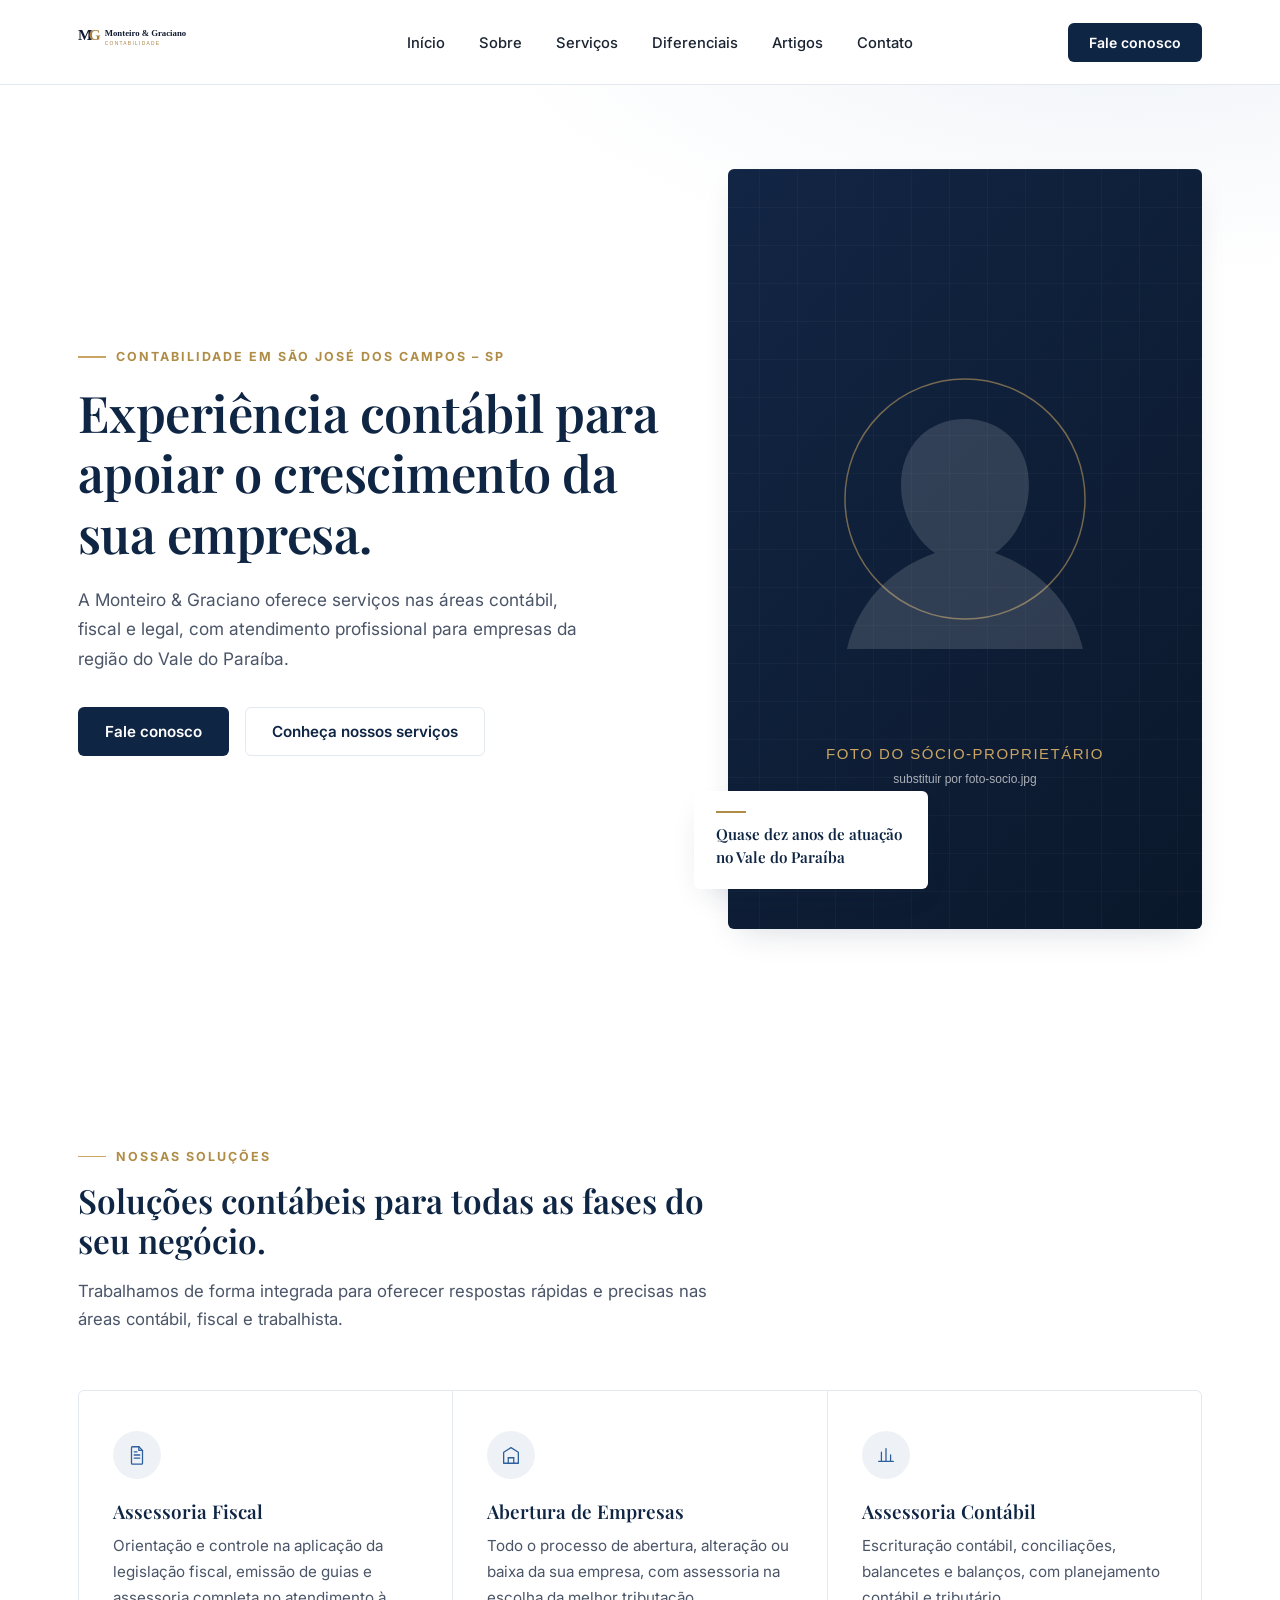
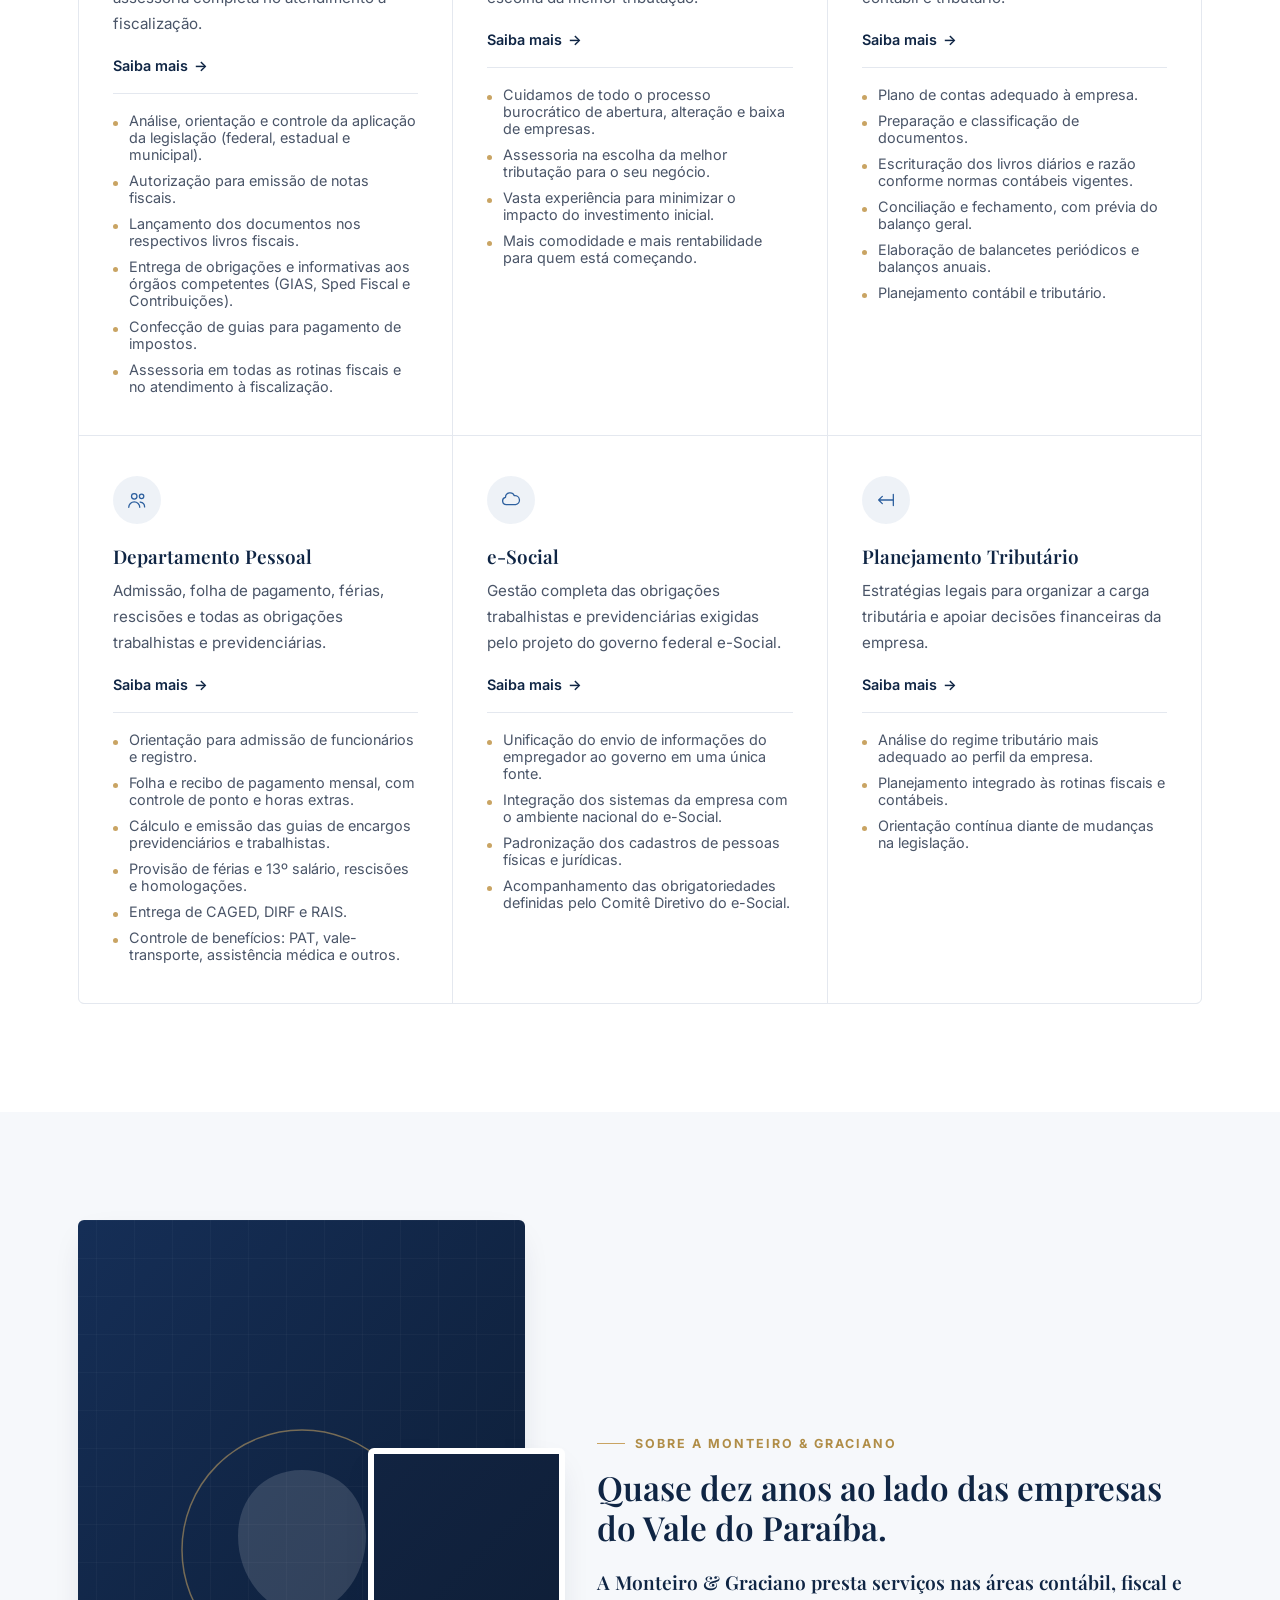
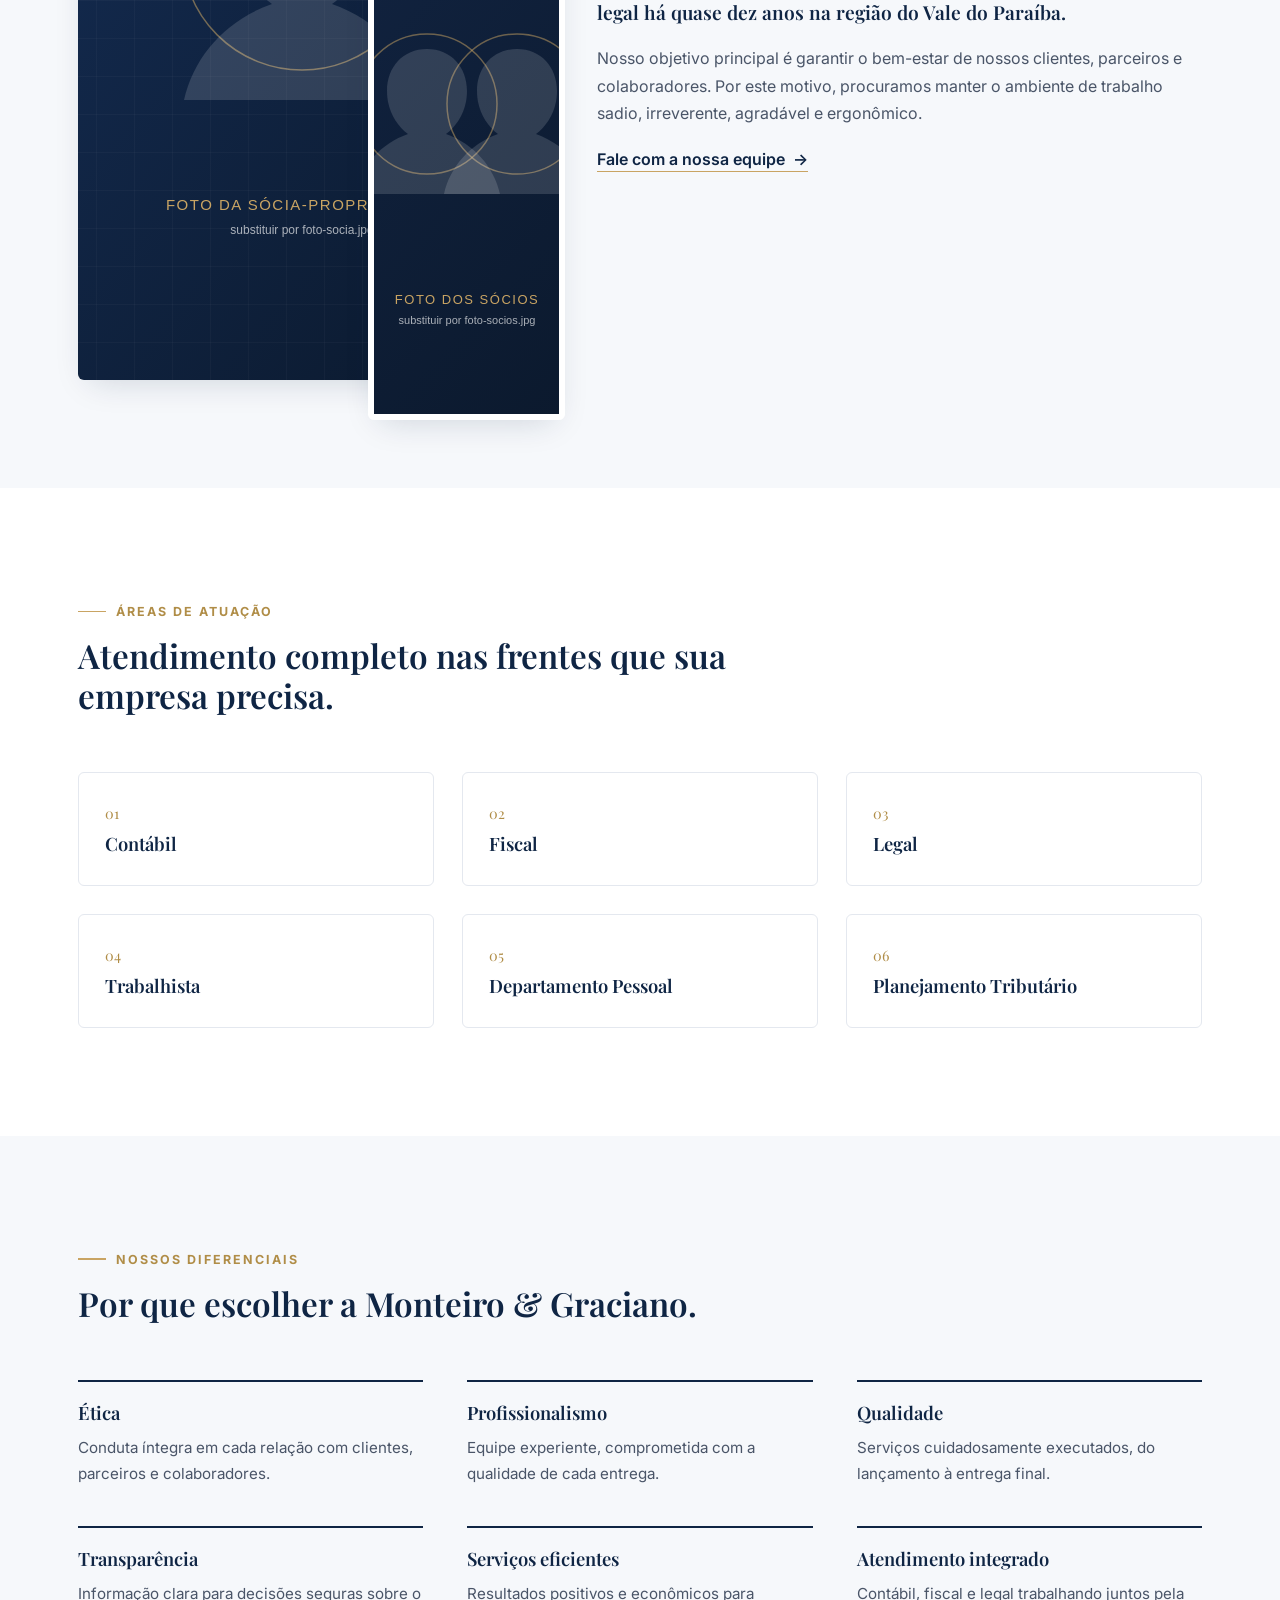
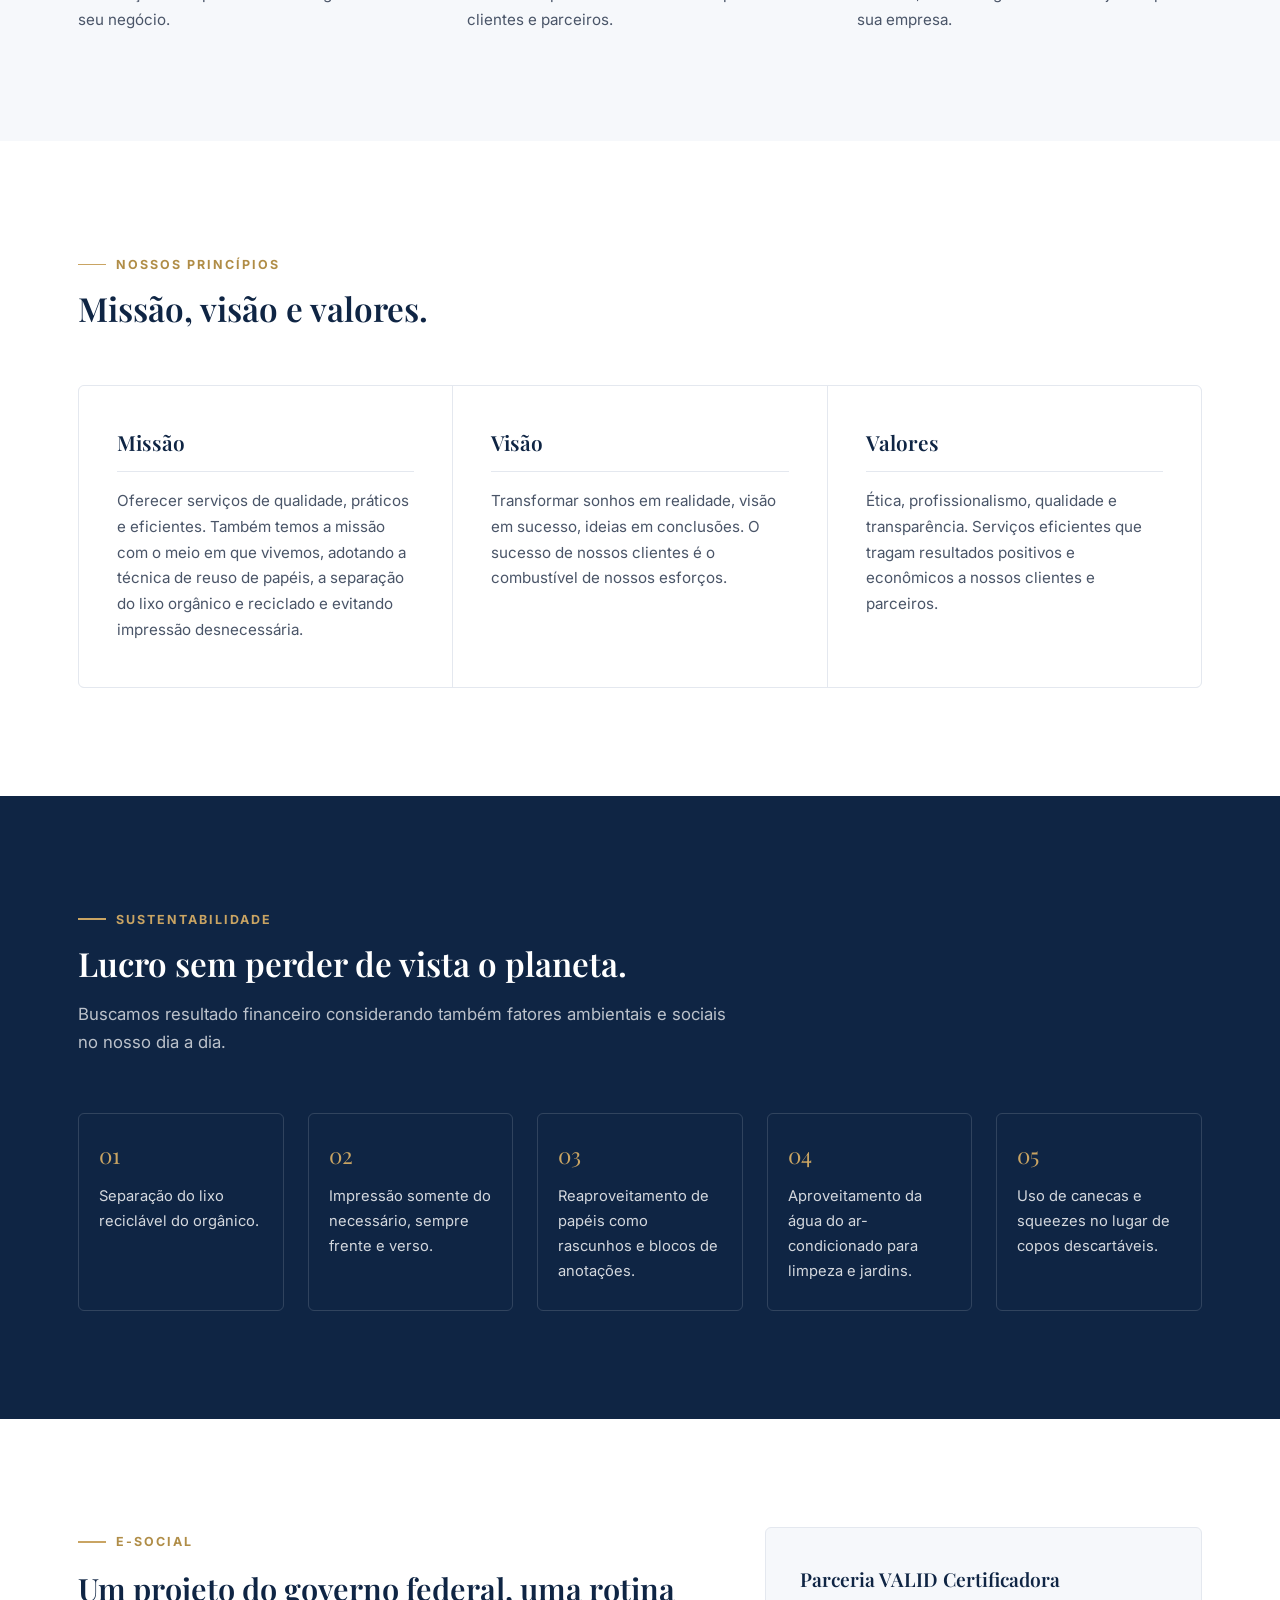
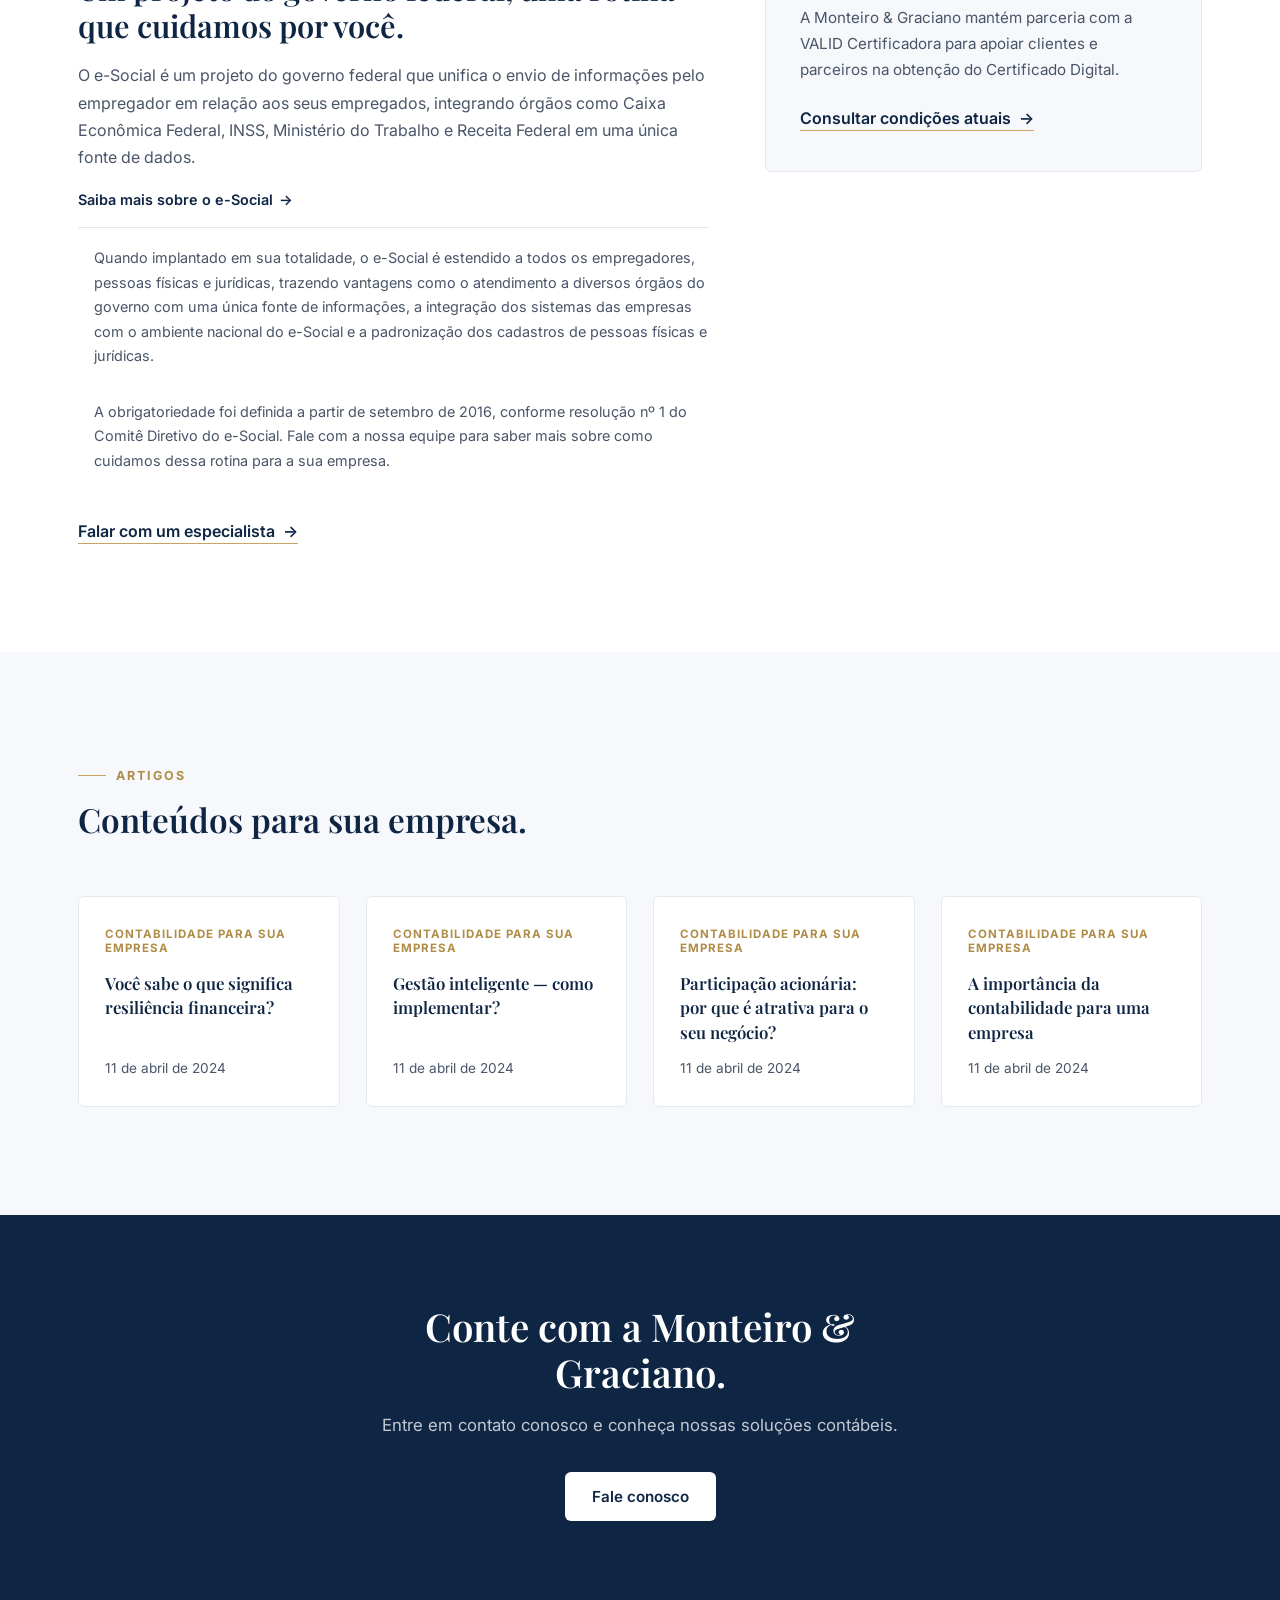
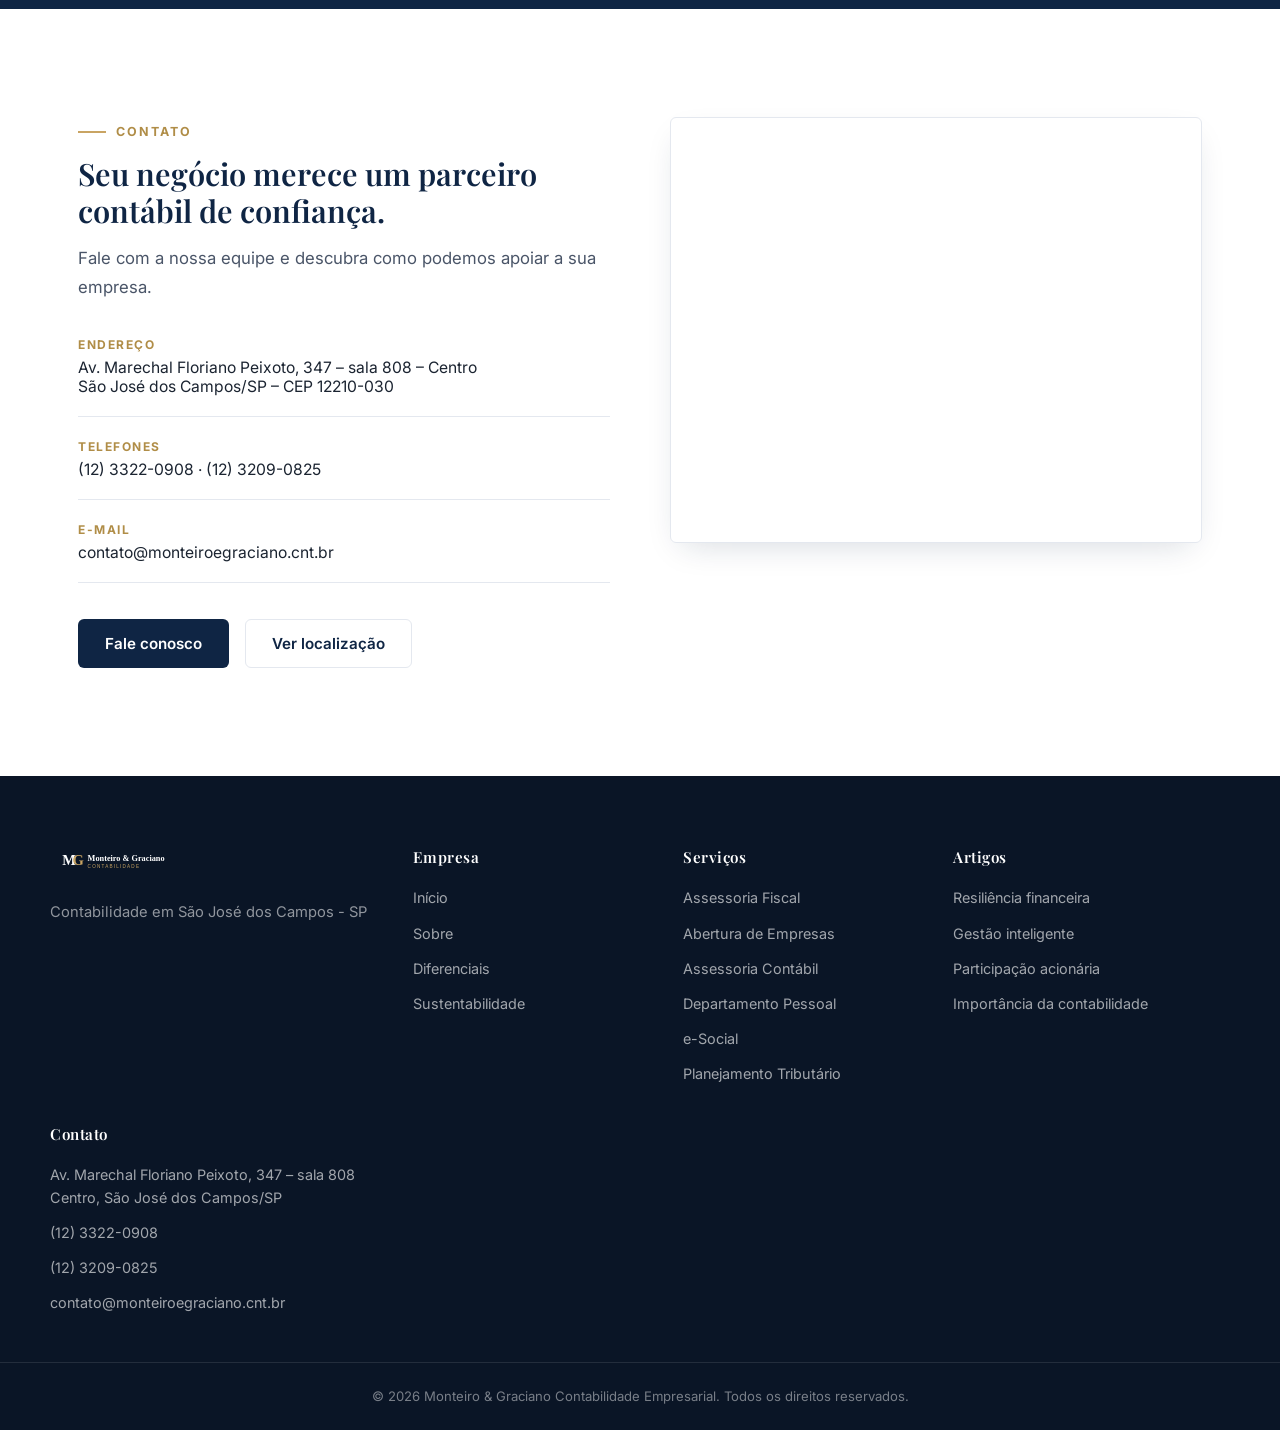
==== index.html @ e45322c5 "Cria homepage institucional completa da Monteiro & Graciano Implementa site estático (HTML/CSS/JS) c" ====
<!doctype html>
<html lang="pt-BR">
<head>
<meta charset="UTF-8">
<meta name="viewport" content="width=device-width, initial-scale=1.0">
<title>Monteiro & Graciano Contabilidade Empresarial | São José dos Campos - SP</title>
<meta name="description" content="A Monteiro & Graciano presta serviços nas áreas contábil, fiscal e legal há quase dez anos na região do Vale do Paraíba. Assessoria fiscal, contábil, departamento pessoal e e-Social.">
<link rel="preconnect" href="https://fonts.googleapis.com">
<link rel="preconnect" href="https://fonts.gstatic.com" crossorigin>
<link href="https://fonts.googleapis.com/css2?family=Playfair+Display:wght@500;600;700&family=Inter:wght@400;500;600;700&display=swap" rel="stylesheet">
<link rel="stylesheet" href="assets/css/style.css">
<link rel="icon" href="assets/img/logo-mg.svg" type="image/svg+xml">
</head>
<body>

<a class="skip-link" href="#conteudo">Pular para o conteúdo</a>

<!-- ===================== HEADER ===================== -->
<header class="site-header" id="topo">
  <div class="container header-inner">
    <a href="#topo" class="brand">
      <img src="assets/img/logo-mg.svg" alt="Monteiro & Graciano Contabilidade" width="190" height="41">
    </a>

    <nav class="main-nav" id="mainNav" aria-label="Navegação principal">
      <ul>
        <li><a href="#topo">Início</a></li>
        <li><a href="#sobre">Sobre</a></li>
        <li><a href="#servicos">Serviços</a></li>
        <li><a href="#diferenciais">Diferenciais</a></li>
        <li><a href="#artigos">Artigos</a></li>
        <li><a href="#contato">Contato</a></li>
      </ul>
    </nav>

    <div class="header-actions">
      <a href="#contato" class="btn btn-primary btn-sm">Fale conosco</a>
      <button class="nav-toggle" id="navToggle" aria-label="Abrir menu" aria-expanded="false" aria-controls="mainNav">
        <span></span><span></span><span></span>
      </button>
    </div>
  </div>
</header>

<main id="conteudo">

  <!-- ===================== HERO ===================== -->
  <section class="hero">
    <div class="container hero-inner">
      <div class="hero-copy">
        <p class="eyebrow">Contabilidade em São José dos Campos – SP</p>
        <h1>Experiência contábil para apoiar o crescimento da sua empresa.</h1>
        <p class="hero-text">A Monteiro &amp; Graciano oferece serviços nas áreas contábil, fiscal e legal, com atendimento profissional para empresas da região do Vale do Paraíba.</p>
        <div class="hero-ctas">
          <a href="#contato" class="btn btn-primary">Fale conosco</a>
          <a href="#servicos" class="btn btn-outline">Conheça nossos serviços</a>
        </div>
      </div>
      <div class="hero-media">
        <img src="assets/img/foto-socio.svg" alt="Sócio-proprietário da Monteiro & Graciano Contabilidade" width="640" height="760">
        <div class="hero-media-caption">
          <span class="hero-media-line"></span>
          Quase dez anos de atuação<br>no Vale do Paraíba
        </div>
      </div>
    </div>
  </section>

  <!-- ===================== SERVIÇOS ===================== -->
  <section class="section" id="servicos">
    <div class="container">
      <div class="section-head">
        <p class="eyebrow">Nossas soluções</p>
        <h2>Soluções contábeis para todas as fases do seu negócio.</h2>
        <p class="section-lead">Trabalhamos de forma integrada para oferecer respostas rápidas e precisas nas áreas contábil, fiscal e trabalhista.</p>
      </div>

      <div class="services-grid">

        <article class="service-card">
          <span class="service-icon" aria-hidden="true">
            <svg viewBox="0 0 24 24" fill="none"><path d="M7 3h7l4 4v14a1 1 0 0 1-1 1H7a1 1 0 0 1-1-1V4a1 1 0 0 1 1-1Z" stroke="currentColor" stroke-width="1.4"/><path d="M14 3v4h4M9 12h6M9 15.5h6M9 8.5h3" stroke="currentColor" stroke-width="1.4" stroke-linecap="round"/></svg>
          </span>
          <h3>Assessoria Fiscal</h3>
          <p>Orientação e controle na aplicação da legislação fiscal, emissão de guias e assessoria completa no atendimento à fiscalização.</p>
          <button class="service-more" data-target="detalhe-fiscal" aria-expanded="false">Saiba mais <span aria-hidden="true">→</span></button>
          <ul class="service-detail" id="detalhe-fiscal" hidden>
            <li>Análise, orientação e controle da aplicação da legislação (federal, estadual e municipal).</li>
            <li>Autorização para emissão de notas fiscais.</li>
            <li>Lançamento dos documentos nos respectivos livros fiscais.</li>
            <li>Entrega de obrigações e informativas aos órgãos competentes (GIAS, Sped Fiscal e Contribuições).</li>
            <li>Confecção de guias para pagamento de impostos.</li>
            <li>Assessoria em todas as rotinas fiscais e no atendimento à fiscalização.</li>
          </ul>
        </article>

        <article class="service-card">
          <span class="service-icon" aria-hidden="true">
            <svg viewBox="0 0 24 24" fill="none"><path d="M4 21V9l8-5 8 5v12" stroke="currentColor" stroke-width="1.4" stroke-linejoin="round"/><path d="M9 21v-6h6v6M4 21h16" stroke="currentColor" stroke-width="1.4" stroke-linecap="round"/></svg>
          </span>
          <h3>Abertura de Empresas</h3>
          <p>Todo o processo de abertura, alteração ou baixa da sua empresa, com assessoria na escolha da melhor tributação.</p>
          <button class="service-more" data-target="detalhe-abertura" aria-expanded="false">Saiba mais <span aria-hidden="true">→</span></button>
          <ul class="service-detail" id="detalhe-abertura" hidden>
            <li>Cuidamos de todo o processo burocrático de abertura, alteração e baixa de empresas.</li>
            <li>Assessoria na escolha da melhor tributação para o seu negócio.</li>
            <li>Vasta experiência para minimizar o impacto do investimento inicial.</li>
            <li>Mais comodidade e mais rentabilidade para quem está começando.</li>
          </ul>
        </article>

        <article class="service-card">
          <span class="service-icon" aria-hidden="true">
            <svg viewBox="0 0 24 24" fill="none"><path d="M4 19h16M7 19V9m5 10V5m5 14v-7" stroke="currentColor" stroke-width="1.4" stroke-linecap="round"/></svg>
          </span>
          <h3>Assessoria Contábil</h3>
          <p>Escrituração contábil, conciliações, balancetes e balanços, com planejamento contábil e tributário.</p>
          <button class="service-more" data-target="detalhe-contabil" aria-expanded="false">Saiba mais <span aria-hidden="true">→</span></button>
          <ul class="service-detail" id="detalhe-contabil" hidden>
            <li>Plano de contas adequado à empresa.</li>
            <li>Preparação e classificação de documentos.</li>
            <li>Escrituração dos livros diários e razão conforme normas contábeis vigentes.</li>
            <li>Conciliação e fechamento, com prévia do balanço geral.</li>
            <li>Elaboração de balancetes periódicos e balanços anuais.</li>
            <li>Planejamento contábil e tributário.</li>
          </ul>
        </article>

        <article class="service-card">
          <span class="service-icon" aria-hidden="true">
            <svg viewBox="0 0 24 24" fill="none"><circle cx="9" cy="8" r="3" stroke="currentColor" stroke-width="1.4"/><path d="M3 20c0-3.3 2.7-6 6-6s6 2.7 6 6" stroke="currentColor" stroke-width="1.4" stroke-linecap="round"/><circle cx="17" cy="8" r="2.4" stroke="currentColor" stroke-width="1.4"/><path d="M15.5 14.2c2.7.3 4.8 2.6 4.8 5.4" stroke="currentColor" stroke-width="1.4" stroke-linecap="round"/></svg>
          </span>
          <h3>Departamento Pessoal</h3>
          <p>Admissão, folha de pagamento, férias, rescisões e todas as obrigações trabalhistas e previdenciárias.</p>
          <button class="service-more" data-target="detalhe-pessoal" aria-expanded="false">Saiba mais <span aria-hidden="true">→</span></button>
          <ul class="service-detail" id="detalhe-pessoal" hidden>
            <li>Orientação para admissão de funcionários e registro.</li>
            <li>Folha e recibo de pagamento mensal, com controle de ponto e horas extras.</li>
            <li>Cálculo e emissão das guias de encargos previdenciários e trabalhistas.</li>
            <li>Provisão de férias e 13º salário, rescisões e homologações.</li>
            <li>Entrega de CAGED, DIRF e RAIS.</li>
            <li>Controle de benefícios: PAT, vale-transporte, assistência médica e outros.</li>
          </ul>
        </article>

        <article class="service-card">
          <span class="service-icon" aria-hidden="true">
            <svg viewBox="0 0 24 24" fill="none"><path d="M7 17a4 4 0 0 1-1-7.9 5 5 0 0 1 9.6-1.8A4.5 4.5 0 0 1 17 17H7Z" stroke="currentColor" stroke-width="1.4" stroke-linejoin="round"/></svg>
          </span>
          <h3>e-Social</h3>
          <p>Gestão completa das obrigações trabalhistas e previdenciárias exigidas pelo projeto do governo federal e-Social.</p>
          <button class="service-more" data-target="detalhe-esocial" aria-expanded="false">Saiba mais <span aria-hidden="true">→</span></button>
          <ul class="service-detail" id="detalhe-esocial" hidden>
            <li>Unificação do envio de informações do empregador ao governo em uma única fonte.</li>
            <li>Integração dos sistemas da empresa com o ambiente nacional do e-Social.</li>
            <li>Padronização dos cadastros de pessoas físicas e jurídicas.</li>
            <li>Acompanhamento das obrigatoriedades definidas pelo Comitê Diretivo do e-Social.</li>
          </ul>
        </article>

        <article class="service-card">
          <span class="service-icon" aria-hidden="true">
            <svg viewBox="0 0 24 24" fill="none"><path d="M4 12h16M4 12l4-4M4 12l4 4" stroke="currentColor" stroke-width="1.4" stroke-linecap="round" stroke-linejoin="round"/><path d="M20 6v12" stroke="currentColor" stroke-width="1.4" stroke-linecap="round"/></svg>
          </span>
          <h3>Planejamento Tributário</h3>
          <p>Estratégias legais para organizar a carga tributária e apoiar decisões financeiras da empresa.</p>
          <button class="service-more" data-target="detalhe-tributario" aria-expanded="false">Saiba mais <span aria-hidden="true">→</span></button>
          <ul class="service-detail" id="detalhe-tributario" hidden>
            <li>Análise do regime tributário mais adequado ao perfil da empresa.</li>
            <li>Planejamento integrado às rotinas fiscais e contábeis.</li>
            <li>Orientação contínua diante de mudanças na legislação.</li>
          </ul>
        </article>

      </div>
    </div>
  </section>

  <!-- ===================== SOBRE ===================== -->
  <section class="section section-alt" id="sobre">
    <div class="container about-inner">
      <div class="about-media">
        <img class="about-photo-main" src="assets/img/foto-socia.svg" alt="Sócia-proprietária da Monteiro & Graciano Contabilidade" width="640" height="760">
        <div class="about-photo-inset">
          <img src="assets/img/foto-socios.svg" alt="Sócios da Monteiro & Graciano Contabilidade" width="560" height="560">
        </div>
      </div>
      <div class="about-copy">
        <p class="eyebrow">Sobre a Monteiro &amp; Graciano</p>
        <h2>Quase dez anos ao lado das empresas do Vale do Paraíba.</h2>
        <p class="lead-paragraph">A Monteiro &amp; Graciano presta serviços nas áreas contábil, fiscal e legal há quase dez anos na região do Vale do Paraíba.</p>
        <p>Nosso objetivo principal é garantir o bem-estar de nossos clientes, parceiros e colaboradores. Por este motivo, procuramos manter o ambiente de trabalho sadio, irreverente, agradável e ergonômico.</p>
        <a href="#contato" class="link-arrow">Fale com a nossa equipe <span aria-hidden="true">→</span></a>
      </div>
    </div>
  </section>

  <!-- ===================== ÁREAS DE ATUAÇÃO ===================== -->
  <section class="section" id="areas-atuacao">
    <div class="container">
      <div class="section-head">
        <p class="eyebrow">Áreas de atuação</p>
        <h2>Atendimento completo nas frentes que sua empresa precisa.</h2>
      </div>
      <div class="areas-grid">
        <div class="area-item"><span class="area-index">01</span><h3>Contábil</h3></div>
        <div class="area-item"><span class="area-index">02</span><h3>Fiscal</h3></div>
        <div class="area-item"><span class="area-index">03</span><h3>Legal</h3></div>
        <div class="area-item"><span class="area-index">04</span><h3>Trabalhista</h3></div>
        <div class="area-item"><span class="area-index">05</span><h3>Departamento Pessoal</h3></div>
        <div class="area-item"><span class="area-index">06</span><h3>Planejamento Tributário</h3></div>
      </div>
    </div>
  </section>

  <!-- ===================== DIFERENCIAIS ===================== -->
  <section class="section section-alt" id="diferenciais">
    <div class="container">
      <div class="section-head">
        <p class="eyebrow">Nossos diferenciais</p>
        <h2>Por que escolher a Monteiro &amp; Graciano.</h2>
      </div>
      <div class="differentials-grid">
        <div class="differential-item">
          <span class="differential-mark">Ética</span>
          <p>Conduta íntegra em cada relação com clientes, parceiros e colaboradores.</p>
        </div>
        <div class="differential-item">
          <span class="differential-mark">Profissionalismo</span>
          <p>Equipe experiente, comprometida com a qualidade de cada entrega.</p>
        </div>
        <div class="differential-item">
          <span class="differential-mark">Qualidade</span>
          <p>Serviços cuidadosamente executados, do lançamento à entrega final.</p>
        </div>
        <div class="differential-item">
          <span class="differential-mark">Transparência</span>
          <p>Informação clara para decisões seguras sobre o seu negócio.</p>
        </div>
        <div class="differential-item">
          <span class="differential-mark">Serviços eficientes</span>
          <p>Resultados positivos e econômicos para clientes e parceiros.</p>
        </div>
        <div class="differential-item">
          <span class="differential-mark">Atendimento integrado</span>
          <p>Contábil, fiscal e legal trabalhando juntos pela sua empresa.</p>
        </div>
      </div>
    </div>
  </section>

  <!-- ===================== MISSÃO, VISÃO E VALORES ===================== -->
  <section class="section" id="missao-visao-valores">
    <div class="container">
      <div class="section-head">
        <p class="eyebrow">Nossos princípios</p>
        <h2>Missão, visão e valores.</h2>
      </div>
      <div class="mvv-grid">
        <div class="mvv-card">
          <h3>Missão</h3>
          <p>Oferecer serviços de qualidade, práticos e eficientes. Também temos a missão com o meio em que vivemos, adotando a técnica de reuso de papéis, a separação do lixo orgânico e reciclado e evitando impressão desnecessária.</p>
        </div>
        <div class="mvv-card">
          <h3>Visão</h3>
          <p>Transformar sonhos em realidade, visão em sucesso, ideias em conclusões. O sucesso de nossos clientes é o combustível de nossos esforços.</p>
        </div>
        <div class="mvv-card">
          <h3>Valores</h3>
          <p>Ética, profissionalismo, qualidade e transparência. Serviços eficientes que tragam resultados positivos e econômicos a nossos clientes e parceiros.</p>
        </div>
      </div>
    </div>
  </section>

  <!-- ===================== SUSTENTABILIDADE ===================== -->
  <section class="section section-navy" id="sustentabilidade">
    <div class="container">
      <div class="section-head section-head-light">
        <p class="eyebrow eyebrow-light">Sustentabilidade</p>
        <h2>Lucro sem perder de vista o planeta.</h2>
        <p class="section-lead section-lead-light">Buscamos resultado financeiro considerando também fatores ambientais e sociais no nosso dia a dia.</p>
      </div>
      <div class="sustain-grid">
        <div class="sustain-item">
          <span class="sustain-number">01</span>
          <p>Separação do lixo reciclável do orgânico.</p>
        </div>
        <div class="sustain-item">
          <span class="sustain-number">02</span>
          <p>Impressão somente do necessário, sempre frente e verso.</p>
        </div>
        <div class="sustain-item">
          <span class="sustain-number">03</span>
          <p>Reaproveitamento de papéis como rascunhos e blocos de anotações.</p>
        </div>
        <div class="sustain-item">
          <span class="sustain-number">04</span>
          <p>Aproveitamento da água do ar-condicionado para limpeza e jardins.</p>
        </div>
        <div class="sustain-item">
          <span class="sustain-number">05</span>
          <p>Uso de canecas e squeezes no lugar de copos descartáveis.</p>
        </div>
      </div>
    </div>
  </section>

  <!-- ===================== E-SOCIAL / SOLUÇÕES ===================== -->
  <section class="section" id="esocial">
    <div class="container esocial-inner">
      <div class="esocial-copy">
        <p class="eyebrow">e-Social</p>
        <h2>Um projeto do governo federal, uma rotina que cuidamos por você.</h2>
        <p>O e-Social é um projeto do governo federal que unifica o envio de informações pelo empregador em relação aos seus empregados, integrando órgãos como Caixa Econômica Federal, INSS, Ministério do Trabalho e Receita Federal em uma única fonte de dados.</p>
        <button class="service-more" data-target="detalhe-esocial-completo" aria-expanded="false">Saiba mais sobre o e-Social <span aria-hidden="true">→</span></button>
        <div class="service-detail" id="detalhe-esocial-completo" hidden>
          <p>Quando implantado em sua totalidade, o e-Social é estendido a todos os empregadores, pessoas físicas e jurídicas, trazendo vantagens como o atendimento a diversos órgãos do governo com uma única fonte de informações, a integração dos sistemas das empresas com o ambiente nacional do e-Social e a padronização dos cadastros de pessoas físicas e jurídicas.</p>
          <p>A obrigatoriedade foi definida a partir de setembro de 2016, conforme resolução nº 1 do Comitê Diretivo do e-Social. Fale com a nossa equipe para saber mais sobre como cuidamos dessa rotina para a sua empresa.</p>
        </div>
        <a href="#contato" class="link-arrow">Falar com um especialista <span aria-hidden="true">→</span></a>
      </div>
      <div class="esocial-card">
        <h3>Parceria VALID Certificadora</h3>
        <p>A Monteiro &amp; Graciano mantém parceria com a VALID Certificadora para apoiar clientes e parceiros na obtenção do Certificado Digital.</p>
        <a href="#contato" class="link-arrow">Consultar condições atuais <span aria-hidden="true">→</span></a>
      </div>
    </div>
  </section>

  <!-- ===================== ARTIGOS ===================== -->
  <section class="section section-alt" id="artigos">
    <div class="container">
      <div class="section-head">
        <p class="eyebrow">Artigos</p>
        <h2>Conteúdos para sua empresa.</h2>
      </div>
      <div class="articles-grid">
        <article class="article-card">
          <span class="article-category">Contabilidade para sua empresa</span>
          <h3>Você sabe o que significa resiliência financeira?</h3>
          <time datetime="2024-04-11">11 de abril de 2024</time>
        </article>
        <article class="article-card">
          <span class="article-category">Contabilidade para sua empresa</span>
          <h3>Gestão inteligente — como implementar?</h3>
          <time datetime="2024-04-11">11 de abril de 2024</time>
        </article>
        <article class="article-card">
          <span class="article-category">Contabilidade para sua empresa</span>
          <h3>Participação acionária: por que é atrativa para o seu negócio?</h3>
          <time datetime="2024-04-11">11 de abril de 2024</time>
        </article>
        <article class="article-card">
          <span class="article-category">Contabilidade para sua empresa</span>
          <h3>A importância da contabilidade para uma empresa</h3>
          <time datetime="2024-04-11">11 de abril de 2024</time>
        </article>
      </div>
    </div>
  </section>

  <!-- ===================== CTA FINAL ===================== -->
  <section class="cta-final">
    <div class="container cta-final-inner">
      <h2>Conte com a Monteiro &amp; Graciano.</h2>
      <p>Entre em contato conosco e conheça nossas soluções contábeis.</p>
      <a href="#contato" class="btn btn-light">Fale conosco</a>
    </div>
  </section>

  <!-- ===================== CONTATO ===================== -->
  <section class="section" id="contato">
    <div class="container contact-inner">
      <div class="contact-copy">
        <p class="eyebrow">Contato</p>
        <h2>Seu negócio merece um parceiro contábil de confiança.</h2>
        <p class="section-lead">Fale com a nossa equipe e descubra como podemos apoiar a sua empresa.</p>

        <ul class="contact-list">
          <li>
            <span class="contact-label">Endereço</span>
            <span>Av. Marechal Floriano Peixoto, 347 – sala 808 – Centro<br>São José dos Campos/SP – CEP 12210-030</span>
          </li>
          <li>
            <span class="contact-label">Telefones</span>
            <span><a href="tel:+551233220908">(12) 3322-0908</a> · <a href="tel:+551232090825">(12) 3209-0825</a></span>
          </li>
          <li>
            <span class="contact-label">E-mail</span>
            <span><a href="mailto:contato@monteiroegraciano.cnt.br">contato@monteiroegraciano.cnt.br</a></span>
          </li>
        </ul>

        <div class="contact-ctas">
          <a href="mailto:contato@monteiroegraciano.cnt.br" class="btn btn-primary">Fale conosco</a>
          <a href="https://www.google.com/maps/search/?api=1&query=Av.+Marechal+Floriano+Peixoto%2C+347%2C+Centro%2C+S%C3%A3o+Jos%C3%A9+dos+Campos%2C+SP%2C+12210-030" class="btn btn-outline" target="_blank" rel="noopener">Ver localização</a>
        </div>
      </div>

      <div class="contact-map">
        <iframe
          title="Localização Monteiro & Graciano Contabilidade"
          src="https://www.google.com/maps?q=Av.+Marechal+Floriano+Peixoto,+347,+Centro,+S%C3%A3o+Jos%C3%A9+dos+Campos,+SP,+12210-030&output=embed"
          loading="lazy"
          referrerpolicy="no-referrer-when-downgrade">
        </iframe>
      </div>
    </div>
  </section>

</main>

<!-- ===================== FOOTER ===================== -->
<footer class="site-footer">
  <div class="container footer-inner">
    <div class="footer-brand">
      <img src="assets/img/logo-mg-light.svg" alt="Monteiro & Graciano Contabilidade" width="190" height="41">
      <p>Contabilidade em São José dos Campos - SP</p>
    </div>

    <div class="footer-col">
      <h4>Empresa</h4>
      <ul>
        <li><a href="#topo">Início</a></li>
        <li><a href="#sobre">Sobre</a></li>
        <li><a href="#diferenciais">Diferenciais</a></li>
        <li><a href="#sustentabilidade">Sustentabilidade</a></li>
      </ul>
    </div>

    <div class="footer-col">
      <h4>Serviços</h4>
      <ul>
        <li><a href="#servicos">Assessoria Fiscal</a></li>
        <li><a href="#servicos">Abertura de Empresas</a></li>
        <li><a href="#servicos">Assessoria Contábil</a></li>
        <li><a href="#servicos">Departamento Pessoal</a></li>
        <li><a href="#esocial">e-Social</a></li>
        <li><a href="#servicos">Planejamento Tributário</a></li>
      </ul>
    </div>

    <div class="footer-col">
      <h4>Artigos</h4>
      <ul>
        <li><a href="#artigos">Resiliência financeira</a></li>
        <li><a href="#artigos">Gestão inteligente</a></li>
        <li><a href="#artigos">Participação acionária</a></li>
        <li><a href="#artigos">Importância da contabilidade</a></li>
      </ul>
    </div>

    <div class="footer-col">
      <h4>Contato</h4>
      <ul>
        <li>Av. Marechal Floriano Peixoto, 347 – sala 808<br>Centro, São José dos Campos/SP</li>
        <li><a href="tel:+551233220908">(12) 3322-0908</a></li>
        <li><a href="tel:+551232090825">(12) 3209-0825</a></li>
        <li><a href="mailto:contato@monteiroegraciano.cnt.br">contato@monteiroegraciano.cnt.br</a></li>
      </ul>
    </div>
  </div>

  <div class="footer-bottom">
    <div class="container">
      <p>© <span id="anoAtual">2026</span> Monteiro &amp; Graciano Contabilidade Empresarial. Todos os direitos reservados.</p>
    </div>
  </div>
</footer>

<script src="assets/js/main.js"></script>
</body>
</html>
---- assets/css/style.css ----
/* ===================================================================
   Monteiro & Graciano — Contabilidade Empresarial
   =================================================================== */

:root {
  --navy-900: #0a1526;
  --navy-800: #0f2544;
  --navy-700: #16345f;
  --blue-600: #2c5f9e;
  --blue-500: #3d74b8;
  --gold: #b08d47;
  --gold-soft: #c9a463;
  --ink: #1b2431;
  --ink-soft: #4a5568;
  --line: #e4e8ef;
  --surface: #ffffff;
  --surface-alt: #f6f8fb;
  --radius: 6px;
  --shadow-sm: 0 1px 2px rgba(15, 37, 68, 0.06);
  --shadow-md: 0 12px 32px -12px rgba(15, 37, 68, 0.18);
  --font-serif: 'Playfair Display', Georgia, 'Times New Roman', serif;
  --font-sans: 'Inter', -apple-system, BlinkMacSystemFont, 'Segoe UI', Arial, sans-serif;
  --container: 1180px;
}

*, *::before, *::after { box-sizing: border-box; }
html { scroll-behavior: smooth; }
body {
  margin: 0;
  font-family: var(--font-sans);
  color: var(--ink);
  background: var(--surface);
  -webkit-font-smoothing: antialiased;
  overflow-x: hidden;
}
img { max-width: 100%; display: block; }
a { color: inherit; text-decoration: none; }
ul { list-style: none; margin: 0; padding: 0; }
h1, h2, h3, h4 {
  font-family: var(--font-serif);
  color: var(--navy-800);
  line-height: 1.2;
  margin: 0;
  font-weight: 600;
}
p { line-height: 1.7; color: var(--ink-soft); margin: 0; }

.container {
  max-width: var(--container);
  margin: 0 auto;
  padding: 0 28px;
}

.skip-link {
  position: absolute;
  left: -999px;
  top: 0;
  background: var(--navy-800);
  color: #fff;
  padding: 10px 18px;
  z-index: 999;
}
.skip-link:focus { left: 12px; top: 12px; }

/* ---------- Buttons ---------- */
.btn {
  display: inline-flex;
  align-items: center;
  justify-content: center;
  gap: 8px;
  padding: 14px 26px;
  border-radius: var(--radius);
  font-weight: 600;
  font-size: 0.95rem;
  border: 1px solid transparent;
  cursor: pointer;
  transition: background 0.2s ease, border-color 0.2s ease, color 0.2s ease, transform 0.15s ease;
  white-space: nowrap;
}
.btn:active { transform: translateY(1px); }
.btn-primary { background: var(--navy-800); color: #fff; }
.btn-primary:hover { background: var(--blue-600); }
.btn-outline { background: transparent; color: var(--navy-800); border-color: var(--line); }
.btn-outline:hover { border-color: var(--navy-800); }
.btn-light { background: #fff; color: var(--navy-800); }
.btn-light:hover { background: var(--gold-soft); color: #fff; }
.btn-sm { padding: 10px 20px; font-size: 0.88rem; }

.link-arrow {
  display: inline-flex;
  align-items: center;
  gap: 8px;
  font-weight: 600;
  color: var(--navy-800);
  margin-top: 22px;
  border-bottom: 1px solid var(--gold-soft);
  padding-bottom: 2px;
  transition: gap 0.2s ease, color 0.2s ease;
}
.link-arrow:hover { gap: 13px; color: var(--blue-600); }

/* ---------- Eyebrow / section head ---------- */
.eyebrow {
  display: inline-flex;
  align-items: center;
  gap: 10px;
  font-size: 0.78rem;
  font-weight: 700;
  letter-spacing: 2px;
  text-transform: uppercase;
  color: var(--gold);
  margin: 0 0 14px;
}
.eyebrow::before {
  content: "";
  width: 28px;
  height: 1.5px;
  background: var(--gold-soft);
  display: inline-block;
}
.eyebrow-light { color: var(--gold-soft); }

.section { padding: 108px 0; }
.section-alt { background: var(--surface-alt); }
.section-navy { background: var(--navy-800); }
.section-navy .container { position: relative; }

.section-head { max-width: 660px; margin: 0 0 56px; }
.section-head-light h2 { color: #fff; }
.section-head h2 { font-size: clamp(1.8rem, 2.6vw, 2.4rem); margin-bottom: 16px; }
.section-lead { font-size: 1.05rem; }
.section-lead-light { color: rgba(255,255,255,0.72); }

/* ===================== HEADER ===================== */
.site-header {
  position: sticky;
  top: 0;
  z-index: 100;
  background: rgba(255, 255, 255, 0.92);
  backdrop-filter: saturate(180%) blur(10px);
  border-bottom: 1px solid var(--line);
}
.header-inner {
  display: flex;
  align-items: center;
  justify-content: space-between;
  height: 84px;
}
.brand img { height: 38px; width: auto; }

.main-nav ul { display: flex; gap: 34px; }
.main-nav a {
  font-size: 0.92rem;
  font-weight: 500;
  color: var(--ink);
  position: relative;
  padding: 6px 0;
}
.main-nav a::after {
  content: "";
  position: absolute;
  left: 0; bottom: 0;
  width: 0; height: 1.5px;
  background: var(--gold);
  transition: width 0.2s ease;
}
.main-nav a:hover::after { width: 100%; }

.header-actions { display: flex; align-items: center; gap: 18px; }

.nav-toggle {
  display: none;
  flex-direction: column;
  justify-content: center;
  gap: 5px;
  width: 34px;
  height: 34px;
  background: none;
  border: none;
  cursor: pointer;
  padding: 0;
}
.nav-toggle span {
  display: block;
  height: 2px;
  width: 100%;
  background: var(--navy-800);
  border-radius: 2px;
  transition: transform 0.25s ease, opacity 0.25s ease;
}
.nav-toggle.open span:nth-child(1) { transform: translateY(7px) rotate(45deg); }
.nav-toggle.open span:nth-child(2) { opacity: 0; }
.nav-toggle.open span:nth-child(3) { transform: translateY(-7px) rotate(-45deg); }

/* ===================== HERO ===================== */
.hero {
  padding: 84px 0 104px;
  background:
    radial-gradient(1100px 480px at 88% -10%, rgba(44, 95, 158, 0.08), transparent 60%),
    var(--surface);
}
.hero-inner {
  display: grid;
  grid-template-columns: 1.05fr 0.85fr;
  gap: 64px;
  align-items: center;
}
.hero h1 {
  font-size: clamp(2.2rem, 4vw, 3.15rem);
  margin: 0 0 22px;
  letter-spacing: -0.01em;
}
.hero-text { font-size: 1.08rem; max-width: 520px; margin-bottom: 34px; }
.hero-ctas { display: flex; gap: 16px; flex-wrap: wrap; }

.hero-media { position: relative; }
.hero-media img {
  width: 100%;
  aspect-ratio: 4 / 4.7;
  object-fit: cover;
  border-radius: var(--radius);
  box-shadow: var(--shadow-md);
}
.hero-media-caption {
  position: absolute;
  left: -34px;
  bottom: 40px;
  background: #fff;
  padding: 20px 26px 20px 22px;
  border-radius: var(--radius);
  box-shadow: var(--shadow-md);
  font-family: var(--font-serif);
  font-size: 0.95rem;
  color: var(--navy-800);
  font-weight: 600;
  line-height: 1.5;
  max-width: 240px;
}
.hero-media-line {
  display: block;
  width: 30px;
  height: 2px;
  background: var(--gold);
  margin-bottom: 10px;
}

/* ===================== SERVIÇOS ===================== */
.services-grid {
  display: grid;
  grid-template-columns: repeat(3, 1fr);
  gap: 1px;
  background: var(--line);
  border: 1px solid var(--line);
  border-radius: var(--radius);
  overflow: hidden;
}
.service-card {
  background: #fff;
  padding: 40px 34px;
  transition: background 0.2s ease;
}
.service-card:hover { background: var(--surface-alt); }
.service-icon {
  display: inline-flex;
  align-items: center;
  justify-content: center;
  width: 48px;
  height: 48px;
  border-radius: 50%;
  background: rgba(44, 95, 158, 0.08);
  color: var(--blue-600);
  margin-bottom: 22px;
}
.service-icon svg { width: 22px; height: 22px; }
.service-card h3 { font-size: 1.18rem; margin-bottom: 10px; }
.service-card p { font-size: 0.95rem; margin-bottom: 18px; }

.service-more {
  background: none;
  border: none;
  padding: 0;
  font: inherit;
  font-weight: 600;
  font-size: 0.9rem;
  color: var(--navy-800);
  cursor: pointer;
  display: inline-flex;
  align-items: center;
  gap: 6px;
  transition: gap 0.2s ease, color 0.2s ease;
}
.service-more:hover { gap: 11px; color: var(--blue-600); }
.service-more[aria-expanded="true"] span { transform: rotate(90deg); }
.service-more span { transition: transform 0.2s ease; display: inline-block; }

.service-detail {
  margin-top: 18px;
  padding-top: 18px;
  border-top: 1px solid var(--line);
  display: grid;
  gap: 9px;
}
.service-detail li,
.service-detail p {
  font-size: 0.9rem;
  color: var(--ink-soft);
  padding-left: 16px;
  position: relative;
}
.service-detail li::before {
  content: "";
  position: absolute;
  left: 0; top: 9px;
  width: 5px; height: 5px;
  background: var(--gold-soft);
  border-radius: 50%;
}
.service-detail p + p { margin-top: 4px; }

/* ===================== SOBRE ===================== */
.about-inner {
  display: grid;
  grid-template-columns: 0.85fr 1.15fr;
  gap: 72px;
  align-items: center;
}
.about-media { position: relative; }
.about-photo-main {
  width: 100%;
  aspect-ratio: 4 / 4.7;
  object-fit: cover;
  border-radius: var(--radius);
  box-shadow: var(--shadow-md);
}
.about-photo-inset {
  position: absolute;
  right: -40px;
  bottom: -40px;
  width: 44%;
  border: 6px solid #fff;
  border-radius: var(--radius);
  box-shadow: var(--shadow-md);
  overflow: hidden;
}
.about-photo-inset img { aspect-ratio: 1/1; object-fit: cover; }

.about-copy h2 { font-size: clamp(1.8rem, 2.6vw, 2.3rem); margin-bottom: 20px; }
.lead-paragraph {
  font-family: var(--font-serif);
  font-size: 1.2rem;
  color: var(--navy-800);
  font-weight: 600;
  line-height: 1.55;
  margin-bottom: 18px;
}
.about-copy p + p { margin-top: 16px; }

/* ===================== ÁREAS DE ATUAÇÃO ===================== */
.areas-grid {
  display: grid;
  grid-template-columns: repeat(3, 1fr);
  gap: 28px;
}
.area-item {
  padding: 30px 26px;
  border: 1px solid var(--line);
  border-radius: var(--radius);
  transition: border-color 0.2s ease, box-shadow 0.2s ease;
}
.area-item:hover { border-color: var(--gold-soft); box-shadow: var(--shadow-sm); }
.area-index {
  display: block;
  font-family: var(--font-serif);
  font-size: 0.9rem;
  color: var(--gold);
  margin-bottom: 10px;
}
.area-item h3 { font-size: 1.15rem; }

/* ===================== DIFERENCIAIS ===================== */
.differentials-grid {
  display: grid;
  grid-template-columns: repeat(3, 1fr);
  gap: 40px 44px;
}
.differential-item { border-top: 2px solid var(--navy-800); padding-top: 18px; }
.differential-mark {
  display: block;
  font-family: var(--font-serif);
  font-size: 1.15rem;
  font-weight: 600;
  color: var(--navy-800);
  margin-bottom: 10px;
}
.differential-item p { font-size: 0.95rem; }

/* ===================== MISSÃO / VISÃO / VALORES ===================== */
.mvv-grid {
  display: grid;
  grid-template-columns: repeat(3, 1fr);
  gap: 1px;
  background: var(--line);
  border: 1px solid var(--line);
  border-radius: var(--radius);
  overflow: hidden;
}
.mvv-card { background: #fff; padding: 44px 38px; }
.mvv-card h3 {
  font-size: 1.3rem;
  margin-bottom: 16px;
  padding-bottom: 16px;
  border-bottom: 1px solid var(--line);
}
.mvv-card p { font-size: 0.95rem; }

/* ===================== SUSTENTABILIDADE ===================== */
.sustain-grid {
  display: grid;
  grid-template-columns: repeat(5, 1fr);
  gap: 24px;
}
.sustain-item {
  padding: 26px 20px;
  border: 1px solid rgba(255,255,255,0.14);
  border-radius: var(--radius);
}
.sustain-number {
  display: block;
  font-family: var(--font-serif);
  font-size: 1.4rem;
  color: var(--gold-soft);
  margin-bottom: 14px;
}
.sustain-item p { color: rgba(255,255,255,0.82); font-size: 0.92rem; }

/* ===================== E-SOCIAL ===================== */
.esocial-inner {
  display: grid;
  grid-template-columns: 1.3fr 0.9fr;
  gap: 56px;
  align-items: start;
}
.esocial-copy h2 { font-size: clamp(1.7rem, 2.4vw, 2.15rem); margin-bottom: 18px; }
.esocial-copy p { margin-bottom: 18px; }
.esocial-copy .service-detail { margin-bottom: 8px; }

.esocial-card {
  background: var(--surface-alt);
  border: 1px solid var(--line);
  border-radius: var(--radius);
  padding: 40px 34px;
}
.esocial-card h3 { font-size: 1.2rem; margin-bottom: 14px; }
.esocial-card p { font-size: 0.95rem; margin-bottom: 4px; }

/* ===================== ARTIGOS ===================== */
.articles-grid {
  display: grid;
  grid-template-columns: repeat(4, 1fr);
  gap: 26px;
}
.article-card {
  background: #fff;
  border: 1px solid var(--line);
  border-radius: var(--radius);
  padding: 30px 26px;
  display: flex;
  flex-direction: column;
  gap: 16px;
  min-height: 190px;
  transition: box-shadow 0.2s ease, transform 0.2s ease;
}
.article-card:hover { box-shadow: var(--shadow-md); transform: translateY(-3px); }
.article-category {
  font-size: 0.72rem;
  font-weight: 700;
  letter-spacing: 1px;
  text-transform: uppercase;
  color: var(--gold);
}
.article-card h3 {
  font-size: 1.05rem;
  line-height: 1.45;
  flex-grow: 1;
}
.article-card time { font-size: 0.85rem; color: var(--ink-soft); }

/* ===================== CTA FINAL ===================== */
.cta-final { background: var(--navy-800); padding: 88px 0; }
.cta-final-inner { text-align: center; max-width: 620px; margin: 0 auto; }
.cta-final h2 { color: #fff; font-size: clamp(1.8rem, 3vw, 2.4rem); margin-bottom: 16px; }
.cta-final p { color: rgba(255,255,255,0.75); font-size: 1.05rem; margin-bottom: 32px; }

/* ===================== CONTATO ===================== */
.contact-inner {
  display: grid;
  grid-template-columns: 1fr 1fr;
  gap: 60px;
  align-items: start;
}
.contact-copy h2 { font-size: clamp(1.7rem, 2.4vw, 2.15rem); margin-bottom: 14px; }
.contact-copy .section-lead { margin-bottom: 36px; }

.contact-list { display: grid; gap: 22px; margin-bottom: 36px; }
.contact-list li {
  display: flex;
  flex-direction: column;
  gap: 6px;
  padding-bottom: 20px;
  border-bottom: 1px solid var(--line);
  font-size: 0.98rem;
}
.contact-label {
  font-size: 0.75rem;
  font-weight: 700;
  letter-spacing: 1.5px;
  text-transform: uppercase;
  color: var(--gold);
}
.contact-list a:hover { color: var(--blue-600); }
.contact-ctas { display: flex; gap: 16px; flex-wrap: wrap; }

.contact-map {
  border-radius: var(--radius);
  overflow: hidden;
  box-shadow: var(--shadow-md);
  border: 1px solid var(--line);
  min-height: 420px;
}
.contact-map iframe { width: 100%; height: 100%; min-height: 420px; border: 0; }

/* ===================== FOOTER ===================== */
.site-footer { background: var(--navy-900); color: rgba(255,255,255,0.7); }
.footer-inner {
  display: grid;
  grid-template-columns: 1.4fr 1fr 1fr 1.2fr;
  gap: 40px;
  padding: 72px 0 48px;
}
.footer-brand img { height: 36px; margin-bottom: 16px; }
.footer-brand p { color: rgba(255,255,255,0.55); font-size: 0.92rem; }
.footer-col h4 {
  color: #fff;
  font-size: 0.95rem;
  letter-spacing: 0.5px;
  margin-bottom: 20px;
}
.footer-col ul { display: grid; gap: 12px; }
.footer-col a, .footer-col li { font-size: 0.9rem; line-height: 1.6; color: rgba(255,255,255,0.62); }
.footer-col a:hover { color: var(--gold-soft); }

.footer-bottom {
  border-top: 1px solid rgba(255,255,255,0.1);
  padding: 22px 0;
}
.footer-bottom p { font-size: 0.82rem; color: rgba(255,255,255,0.45); text-align: center; }

/* ===================================================================
   RESPONSIVE
   =================================================================== */
@media (max-width: 1080px) {
  .services-grid { grid-template-columns: repeat(2, 1fr); }
  .mvv-grid { grid-template-columns: 1fr; }
  .differentials-grid { grid-template-columns: repeat(2, 1fr); }
  .sustain-grid { grid-template-columns: repeat(3, 1fr); }
  .articles-grid { grid-template-columns: repeat(2, 1fr); }
  .footer-inner { grid-template-columns: 1fr 1fr; }
}

@media (max-width: 900px) {
  .hero-inner { grid-template-columns: 1fr; }
  .hero-media { order: -1; max-width: 420px; margin: 0 auto; }
  .hero-media-caption { left: 16px; bottom: -24px; }
  .about-inner { grid-template-columns: 1fr; }
  .about-media { max-width: 420px; margin: 0 auto; }
  .about-photo-inset { right: -16px; bottom: -28px; width: 40%; }
  .esocial-inner { grid-template-columns: 1fr; }
  .contact-inner { grid-template-columns: 1fr; }
  .areas-grid { grid-template-columns: repeat(2, 1fr); }
}

@media (max-width: 760px) {
  .main-nav {
    position: fixed;
    inset: 84px 0 0 0;
    background: #fff;
    padding: 28px;
    transform: translateY(-8px);
    opacity: 0;
    visibility: hidden;
    transition: opacity 0.2s ease, transform 0.2s ease, visibility 0.2s;
  }
  .main-nav.open { opacity: 1; visibility: visible; transform: translateY(0); }
  .main-nav ul { flex-direction: column; gap: 4px; }
  .main-nav a { display: block; padding: 14px 4px; font-size: 1.05rem; border-bottom: 1px solid var(--line); }
  .header-actions .btn-primary { display: none; }
  .nav-toggle { display: flex; }

  .section { padding: 72px 0; }
  .services-grid { grid-template-columns: 1fr; }
  .differentials-grid { grid-template-columns: 1fr; }
  .sustain-grid { grid-template-columns: repeat(2, 1fr); }
  .articles-grid { grid-template-columns: 1fr; }
  .areas-grid { grid-template-columns: 1fr; }
  .footer-inner { grid-template-columns: 1fr; padding: 56px 0 32px; }
  .hero { padding: 56px 0 100px; }
  .hero-media-caption { position: static; margin-top: 20px; max-width: none; }
  .about-photo-inset { position: static; width: 60%; margin: 20px auto 0; border-width: 4px; }
  .contact-map { min-height: 300px; }
  .contact-map iframe { min-height: 300px; }
}

@media (max-width: 480px) {
  .container { padding: 0 20px; }
  .hero-ctas, .contact-ctas { flex-direction: column; align-items: stretch; }
  .hero-ctas .btn, .contact-ctas .btn { width: 100%; }
}
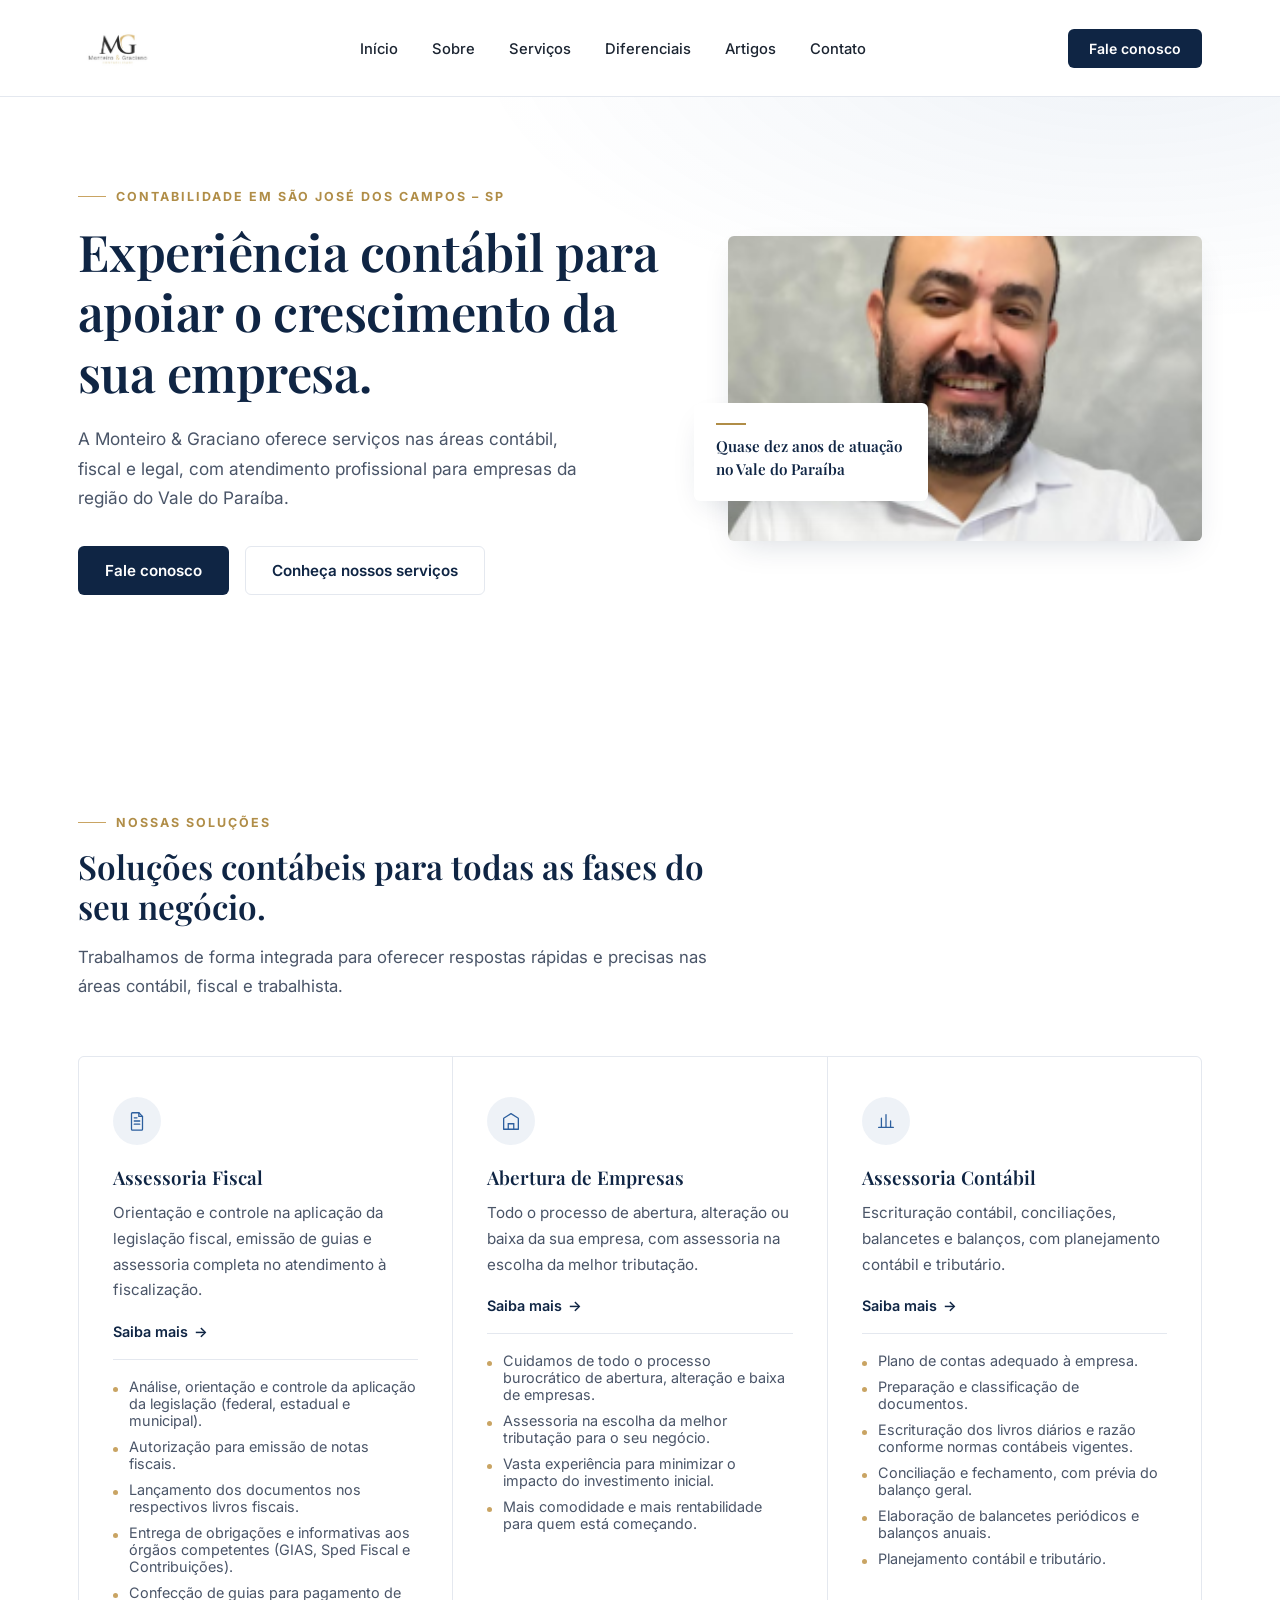
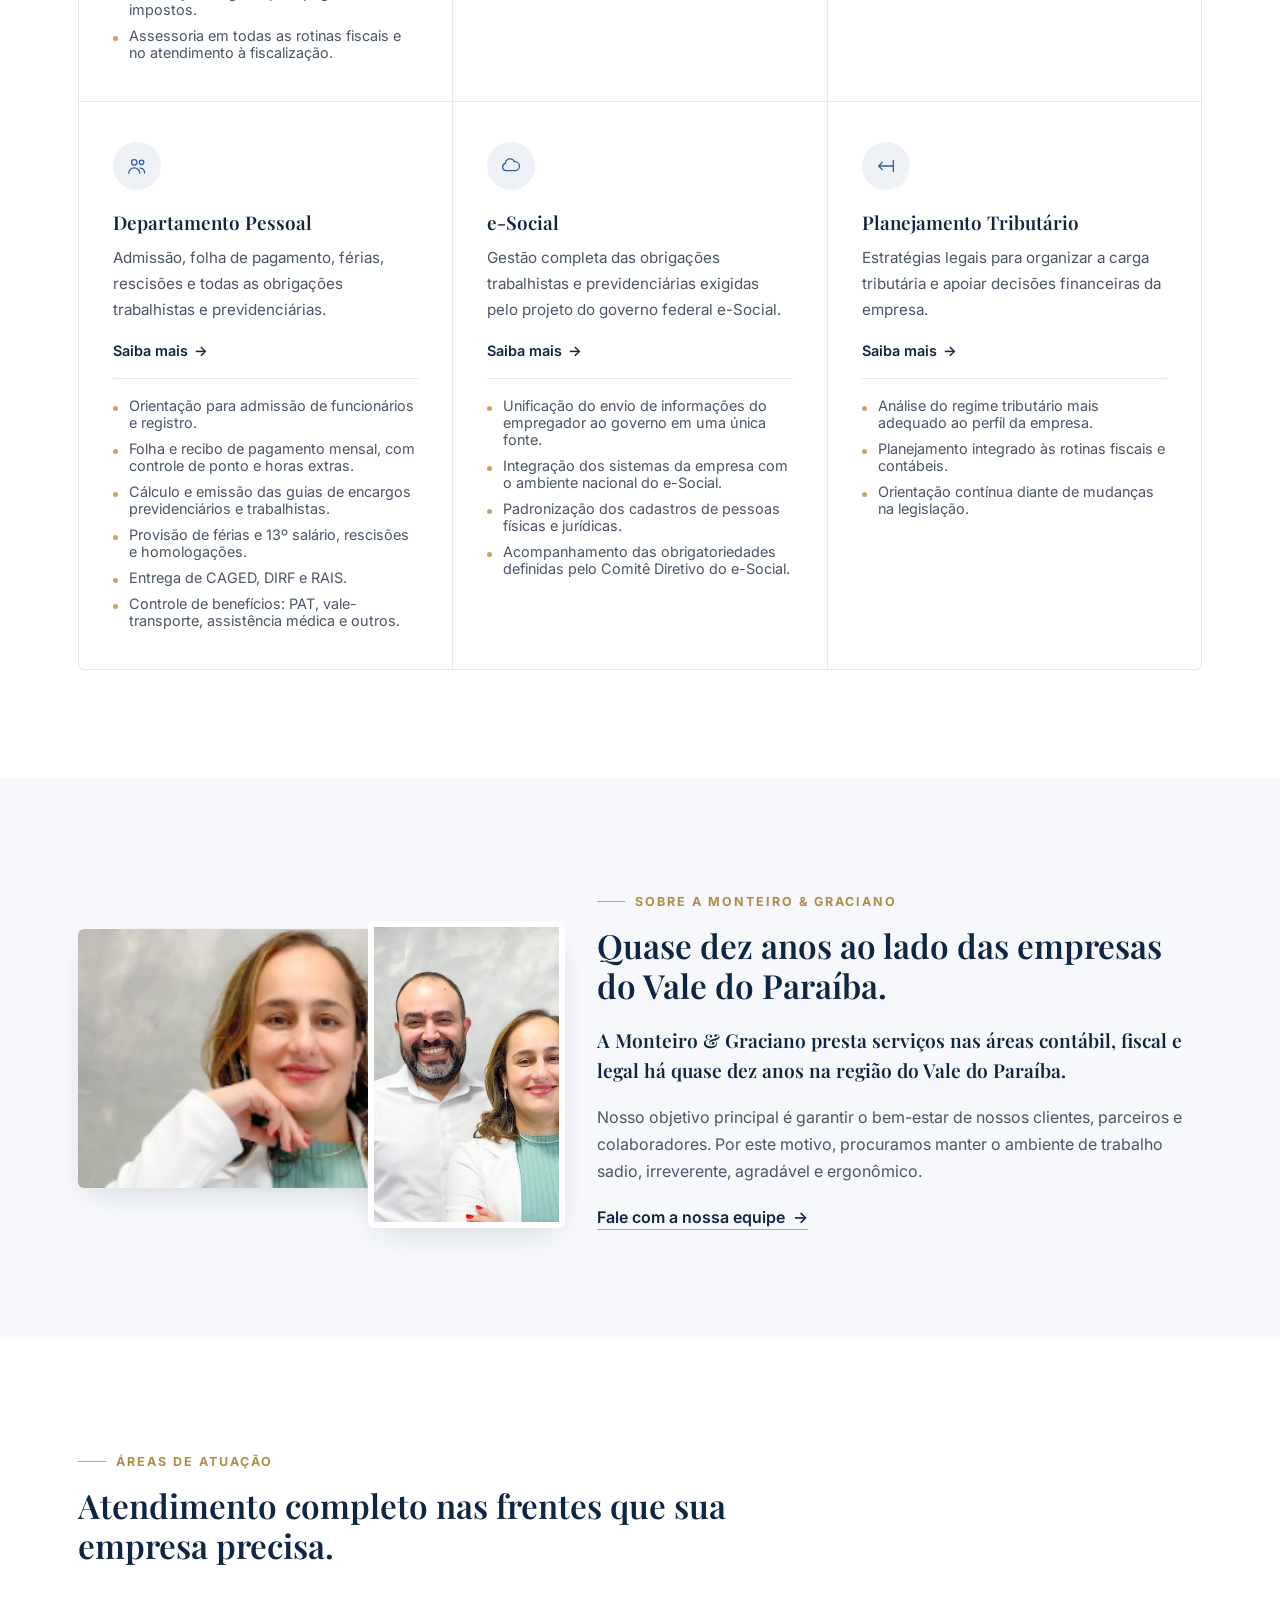
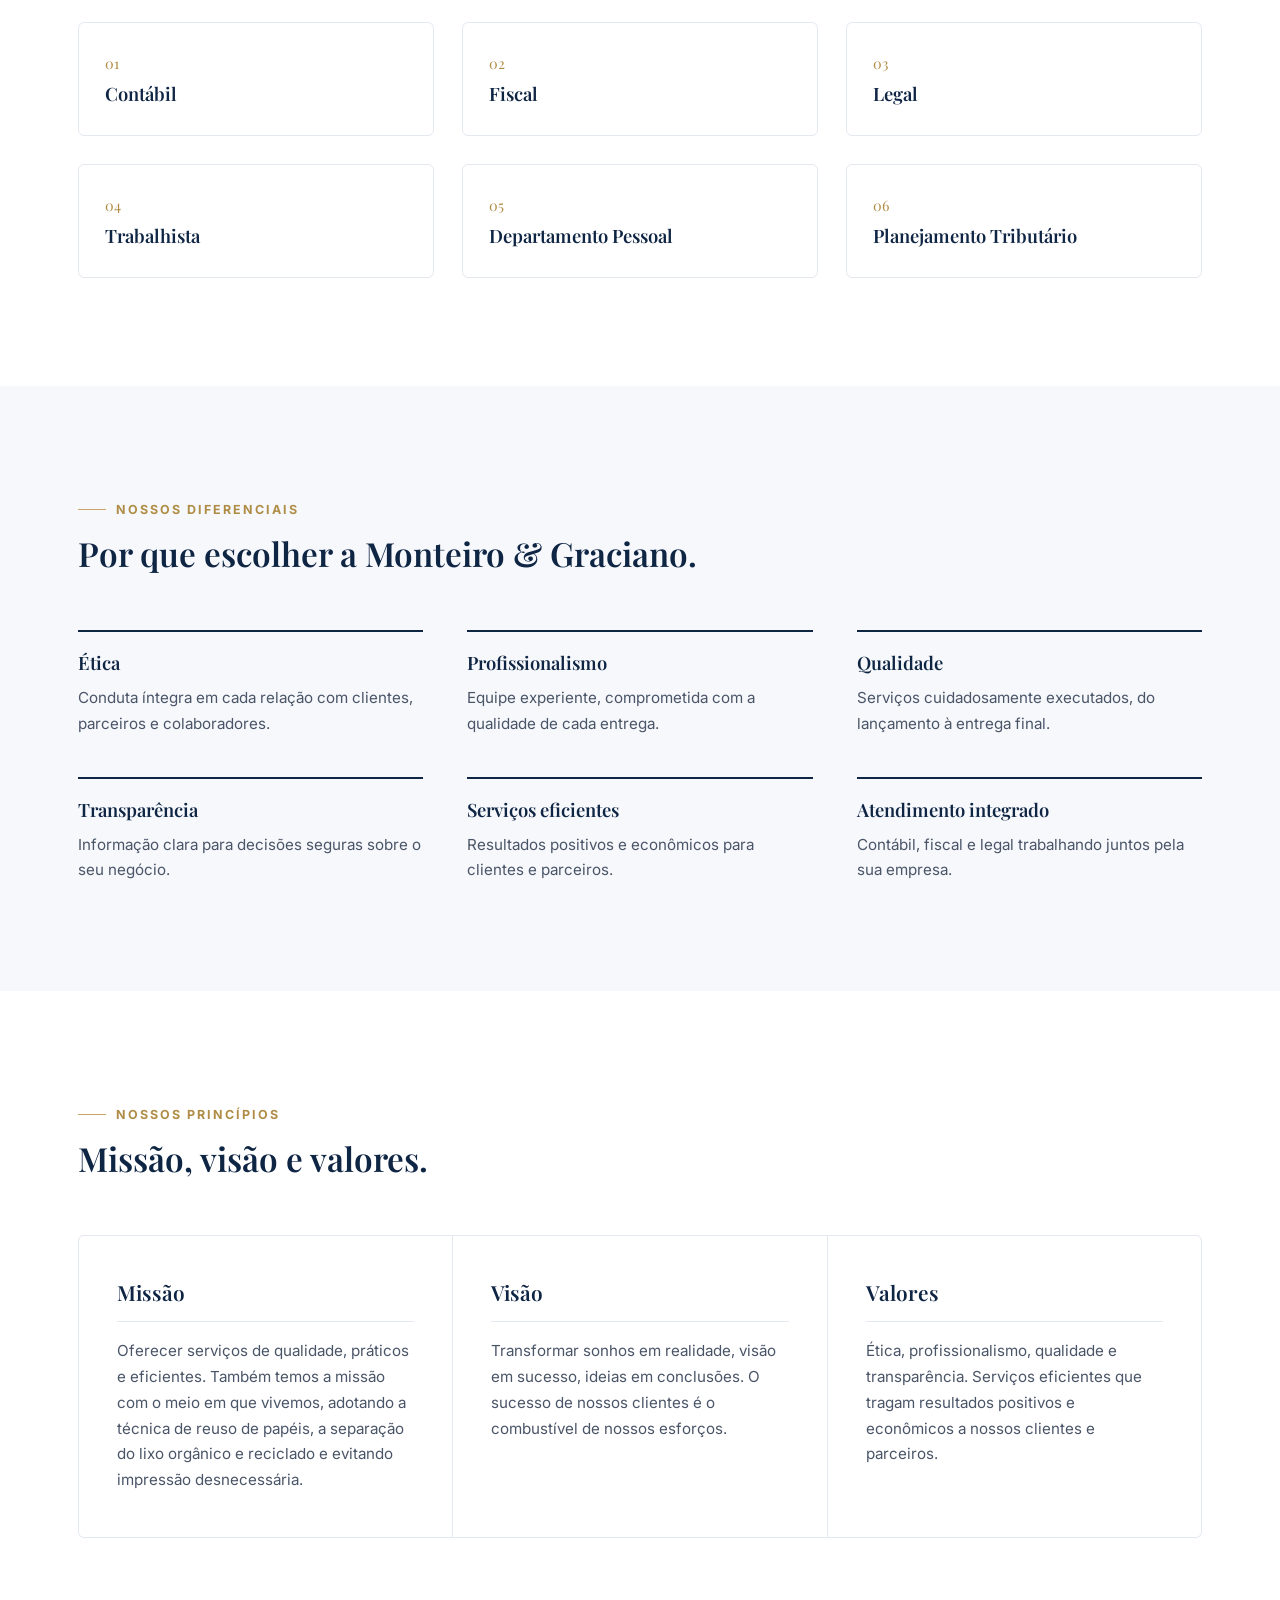
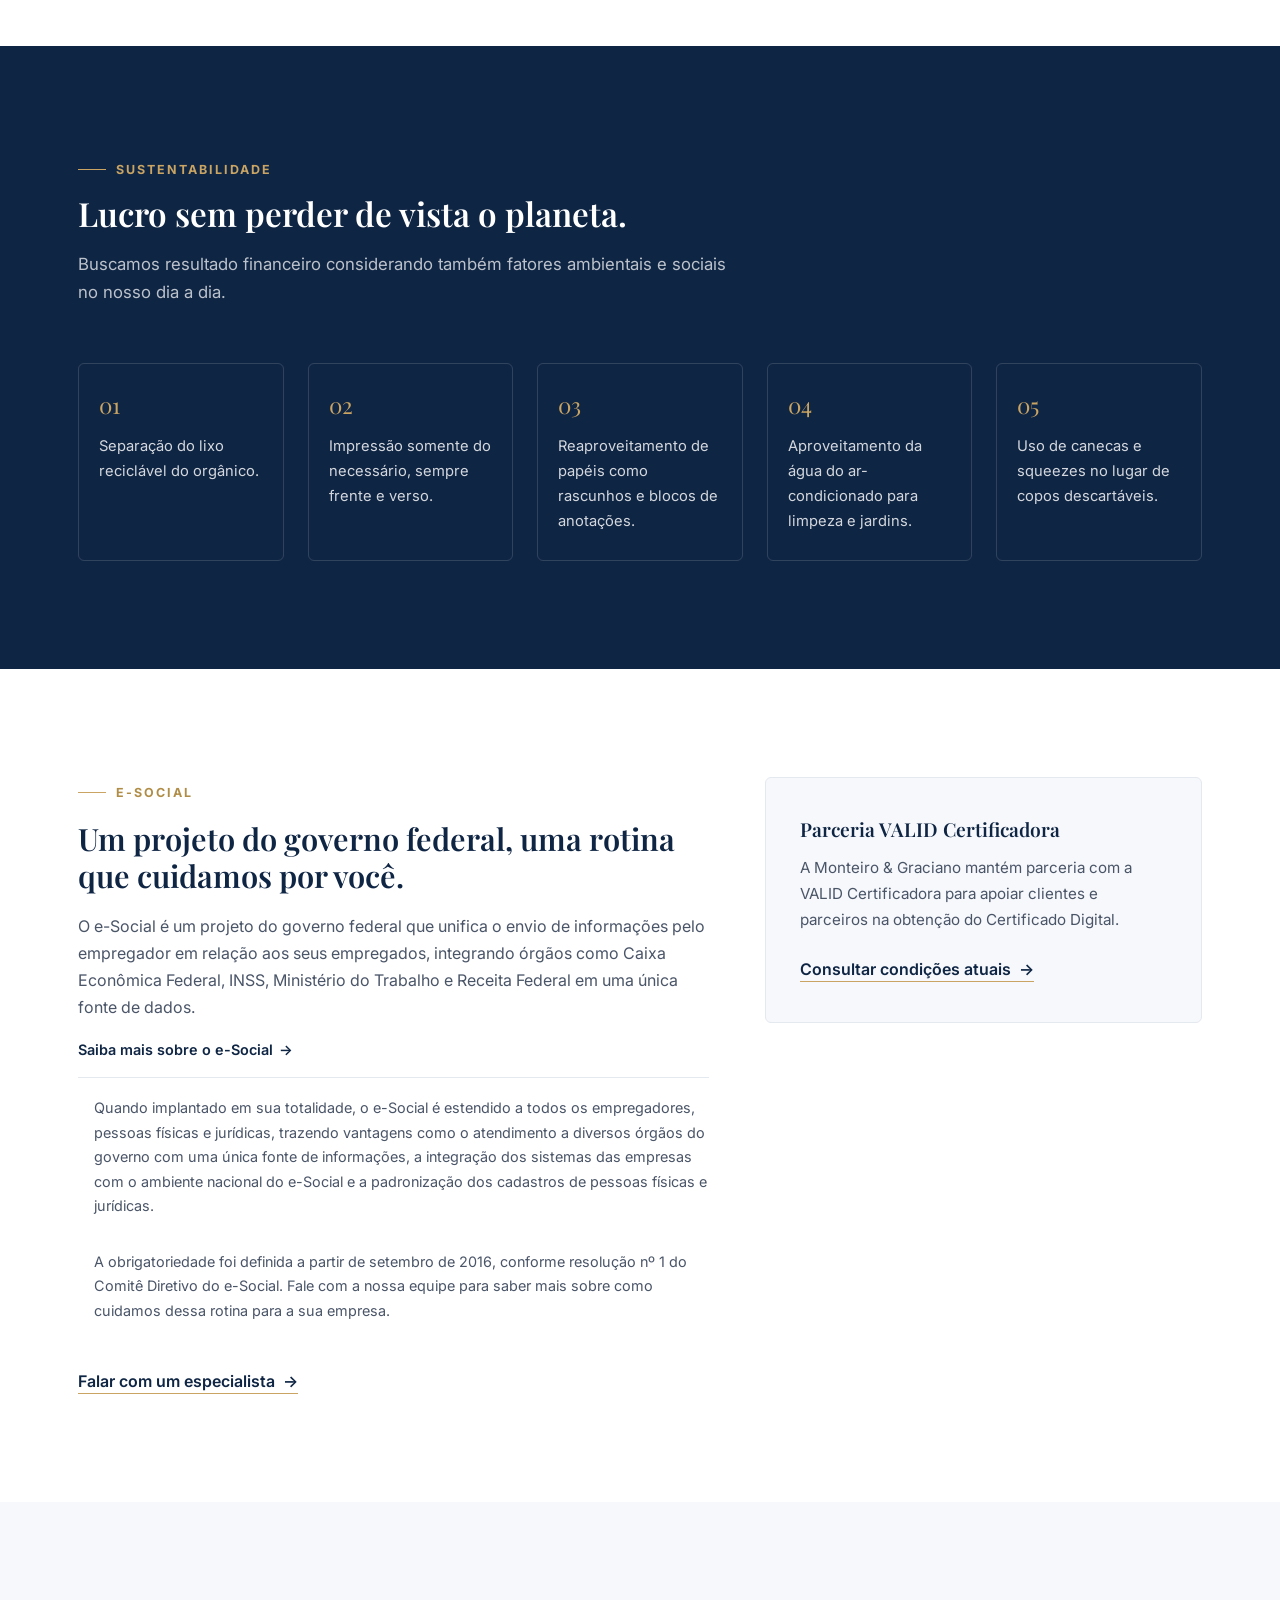
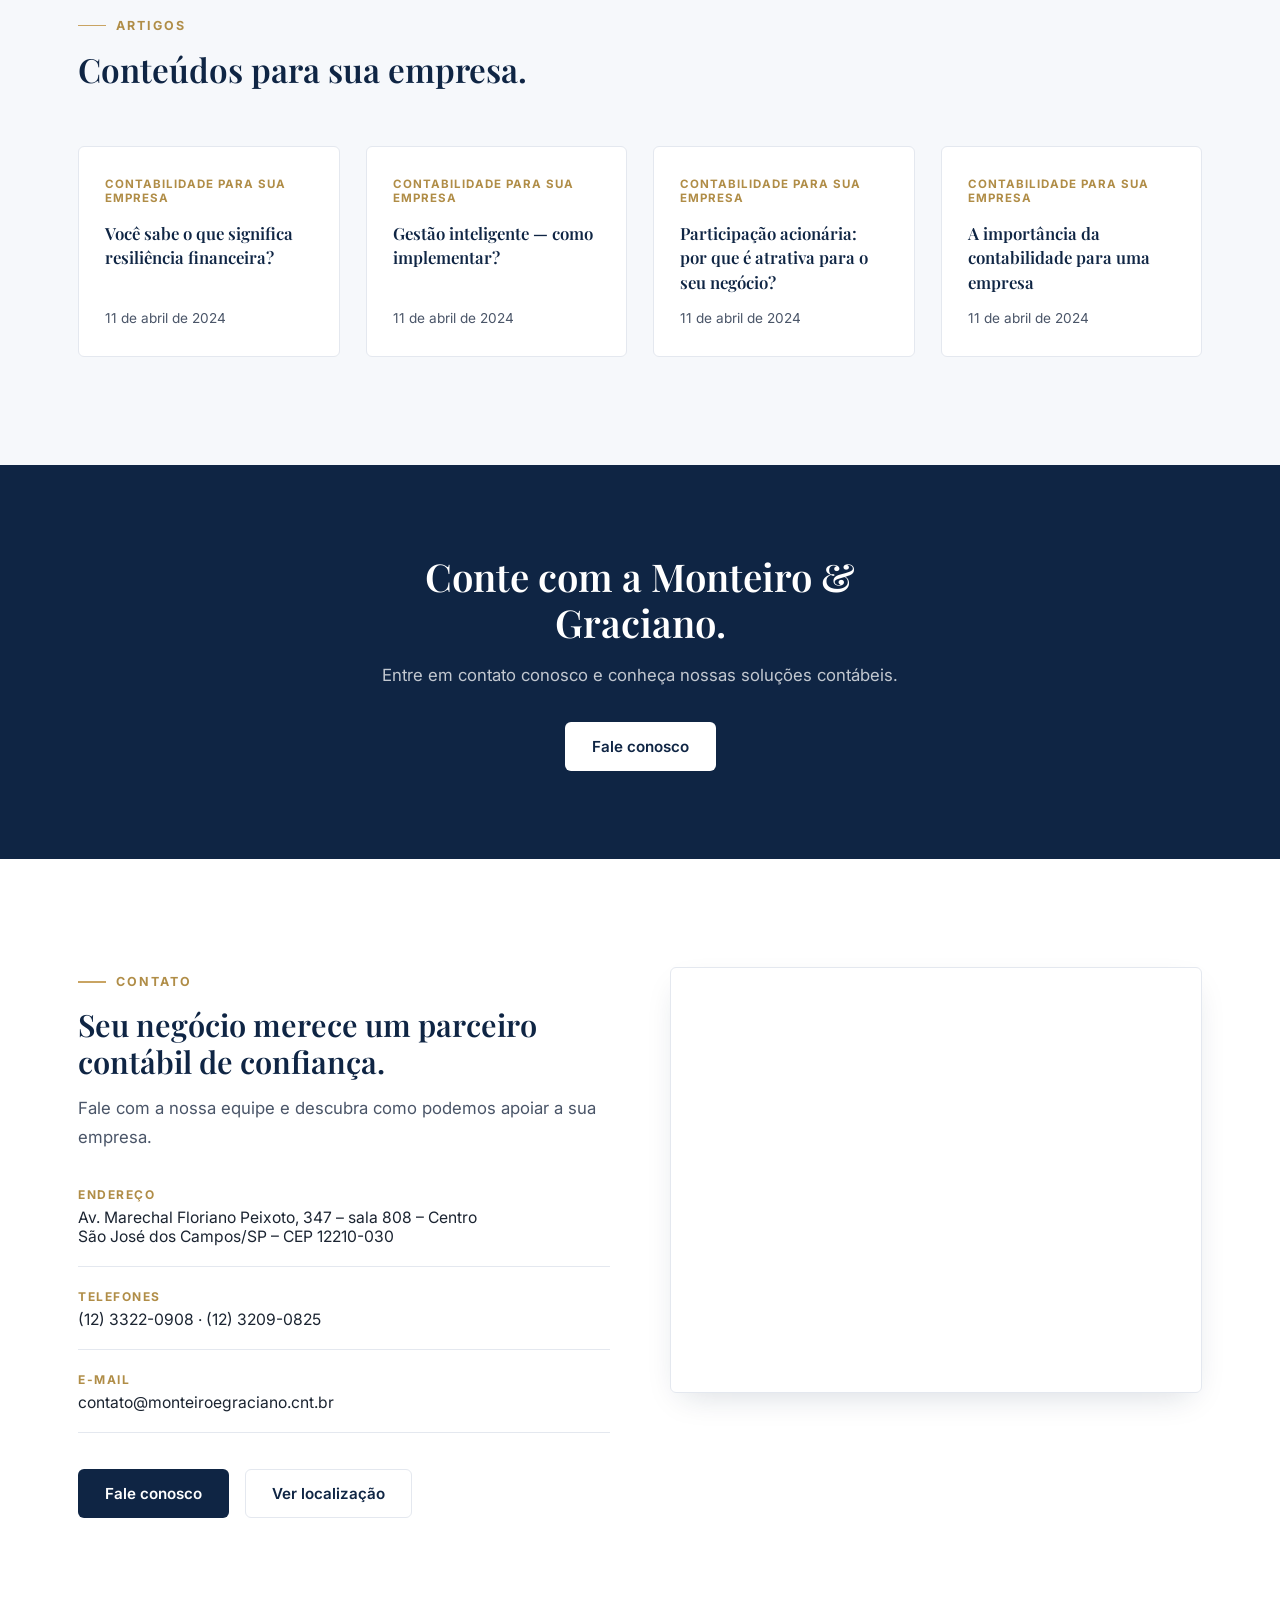
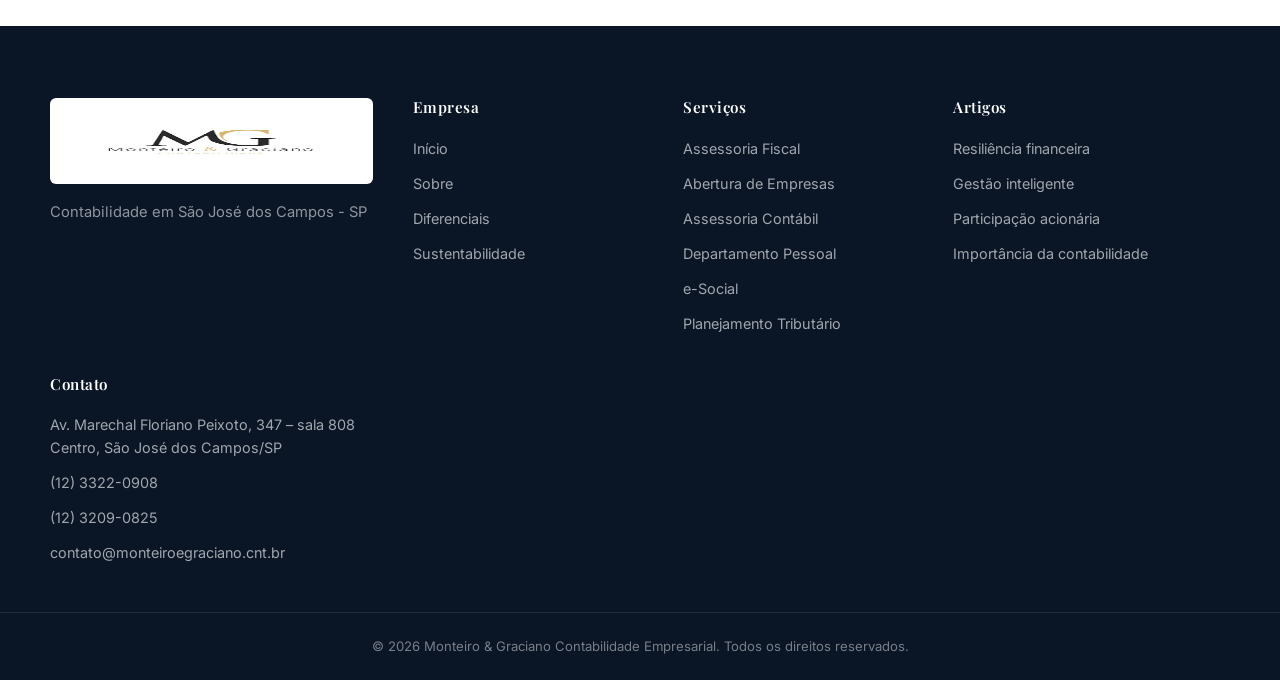
==== commit dc1a9a62: "Integra logo e fotos reais dos sócios enviadas no repositório Substitui os placeholders SVG pelas im" ====
--- a/index.html
+++ b/index.html
@@ -9,7 +9,7 @@
 <link rel="preconnect" href="https://fonts.gstatic.com" crossorigin>
 <link href="https://fonts.googleapis.com/css2?family=Playfair+Display:wght@500;600;700&family=Inter:wght@400;500;600;700&display=swap" rel="stylesheet">
 <link rel="stylesheet" href="assets/css/style.css">
-<link rel="icon" href="assets/img/logo-mg.svg" type="image/svg+xml">
+<link rel="icon" href="assets/img/logo-mg.png" type="image/png">
 </head>
 <body>
 
@@ -19,7 +19,7 @@
 <header class="site-header" id="topo">
   <div class="container header-inner">
     <a href="#topo" class="brand">
-      <img src="assets/img/logo-mg.svg" alt="Monteiro & Graciano Contabilidade" width="190" height="41">
+      <img src="assets/img/logo-mg.png" alt="Monteiro & Graciano Contabilidade" width="325" height="277">
     </a>
 
     <nav class="main-nav" id="mainNav" aria-label="Navegação principal">
@@ -57,7 +57,7 @@
         </div>
       </div>
       <div class="hero-media">
-        <img src="assets/img/foto-socio.svg" alt="Sócio-proprietário da Monteiro & Graciano Contabilidade" width="640" height="760">
+        <img src="assets/img/foto-socio.png" alt="Sócio-proprietário da Monteiro & Graciano Contabilidade" width="233" height="305">
         <div class="hero-media-caption">
           <span class="hero-media-line"></span>
           Quase dez anos de atuação<br>no Vale do Paraíba
@@ -180,9 +180,9 @@
   <section class="section section-alt" id="sobre">
     <div class="container about-inner">
       <div class="about-media">
-        <img class="about-photo-main" src="assets/img/foto-socia.svg" alt="Sócia-proprietária da Monteiro & Graciano Contabilidade" width="640" height="760">
+        <img class="about-photo-main" src="assets/img/foto-socia.png" alt="Sócia-proprietária da Monteiro & Graciano Contabilidade" width="248" height="259">
         <div class="about-photo-inset">
-          <img src="assets/img/foto-socios.svg" alt="Sócios da Monteiro & Graciano Contabilidade" width="560" height="560">
+          <img src="assets/img/foto-socios.png" alt="Sócios da Monteiro & Graciano Contabilidade" width="305" height="295">
         </div>
       </div>
       <div class="about-copy">
@@ -415,7 +415,9 @@
 <footer class="site-footer">
   <div class="container footer-inner">
     <div class="footer-brand">
-      <img src="assets/img/logo-mg-light.svg" alt="Monteiro & Graciano Contabilidade" width="190" height="41">
+      <span class="footer-logo-plate">
+        <img src="assets/img/logo-mg.png" alt="Monteiro & Graciano Contabilidade" width="325" height="277">
+      </span>
       <p>Contabilidade em São José dos Campos - SP</p>
     </div>
 
--- a/assets/css/style.css
+++ b/assets/css/style.css
@@ -144,9 +144,9 @@
   display: flex;
   align-items: center;
   justify-content: space-between;
-  height: 84px;
-}
-.brand img { height: 38px; width: auto; }
+  height: 96px;
+}
+.brand img { height: 68px; width: auto; }
 
 .main-nav ul { display: flex; gap: 34px; }
 .main-nav a {
@@ -218,6 +218,7 @@
   width: 100%;
   aspect-ratio: 4 / 4.7;
   object-fit: cover;
+  object-position: 50% 20%;
   border-radius: var(--radius);
   box-shadow: var(--shadow-md);
 }
@@ -329,6 +330,7 @@
   width: 100%;
   aspect-ratio: 4 / 4.7;
   object-fit: cover;
+  object-position: 50% 15%;
   border-radius: var(--radius);
   box-shadow: var(--shadow-md);
 }
@@ -537,7 +539,14 @@
   gap: 40px;
   padding: 72px 0 48px;
 }
-.footer-brand img { height: 36px; margin-bottom: 16px; }
+.footer-logo-plate {
+  display: inline-flex;
+  background: #fff;
+  padding: 14px 20px;
+  border-radius: var(--radius);
+  margin-bottom: 16px;
+}
+.footer-brand img { height: 58px; display: block; }
 .footer-brand p { color: rgba(255,255,255,0.55); font-size: 0.92rem; }
 .footer-col h4 {
   color: #fff;
@@ -582,7 +591,7 @@
 @media (max-width: 760px) {
   .main-nav {
     position: fixed;
-    inset: 84px 0 0 0;
+    inset: 96px 0 0 0;
     background: #fff;
     padding: 28px;
     transform: translateY(-8px);
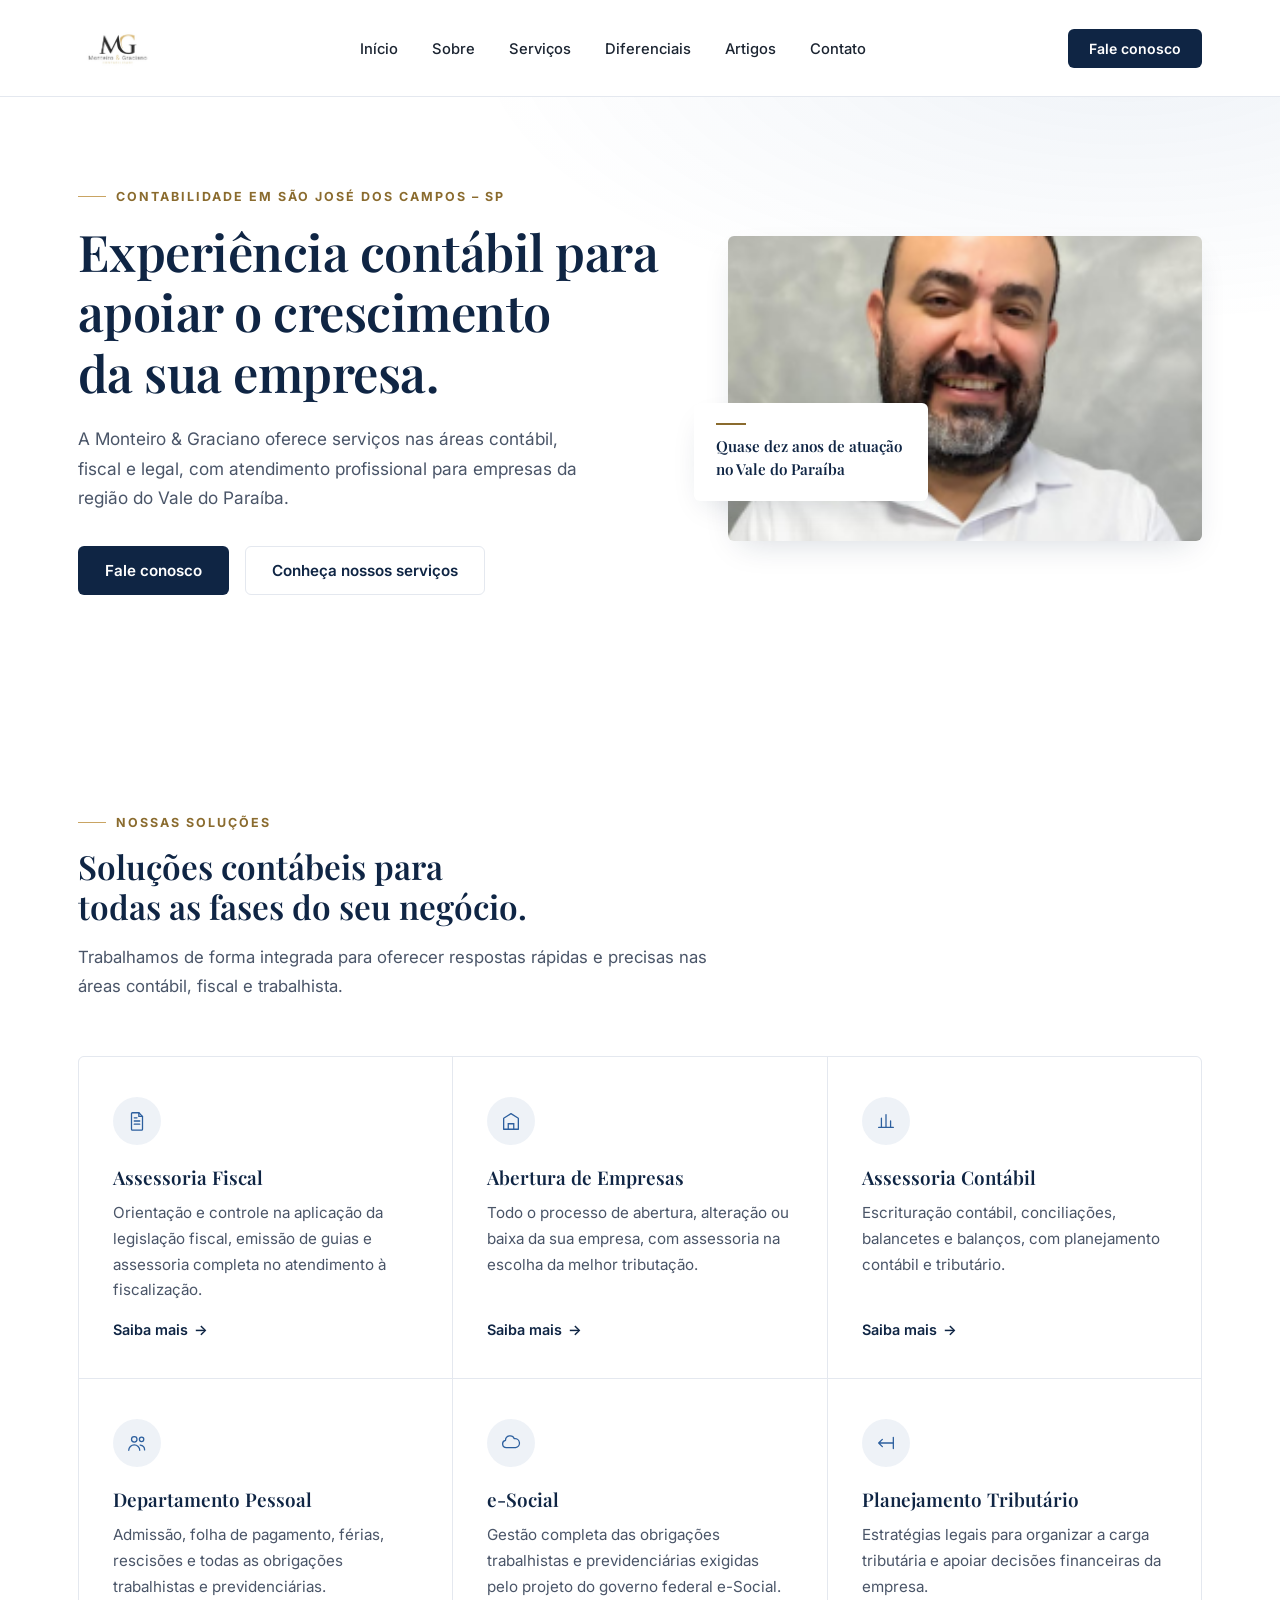
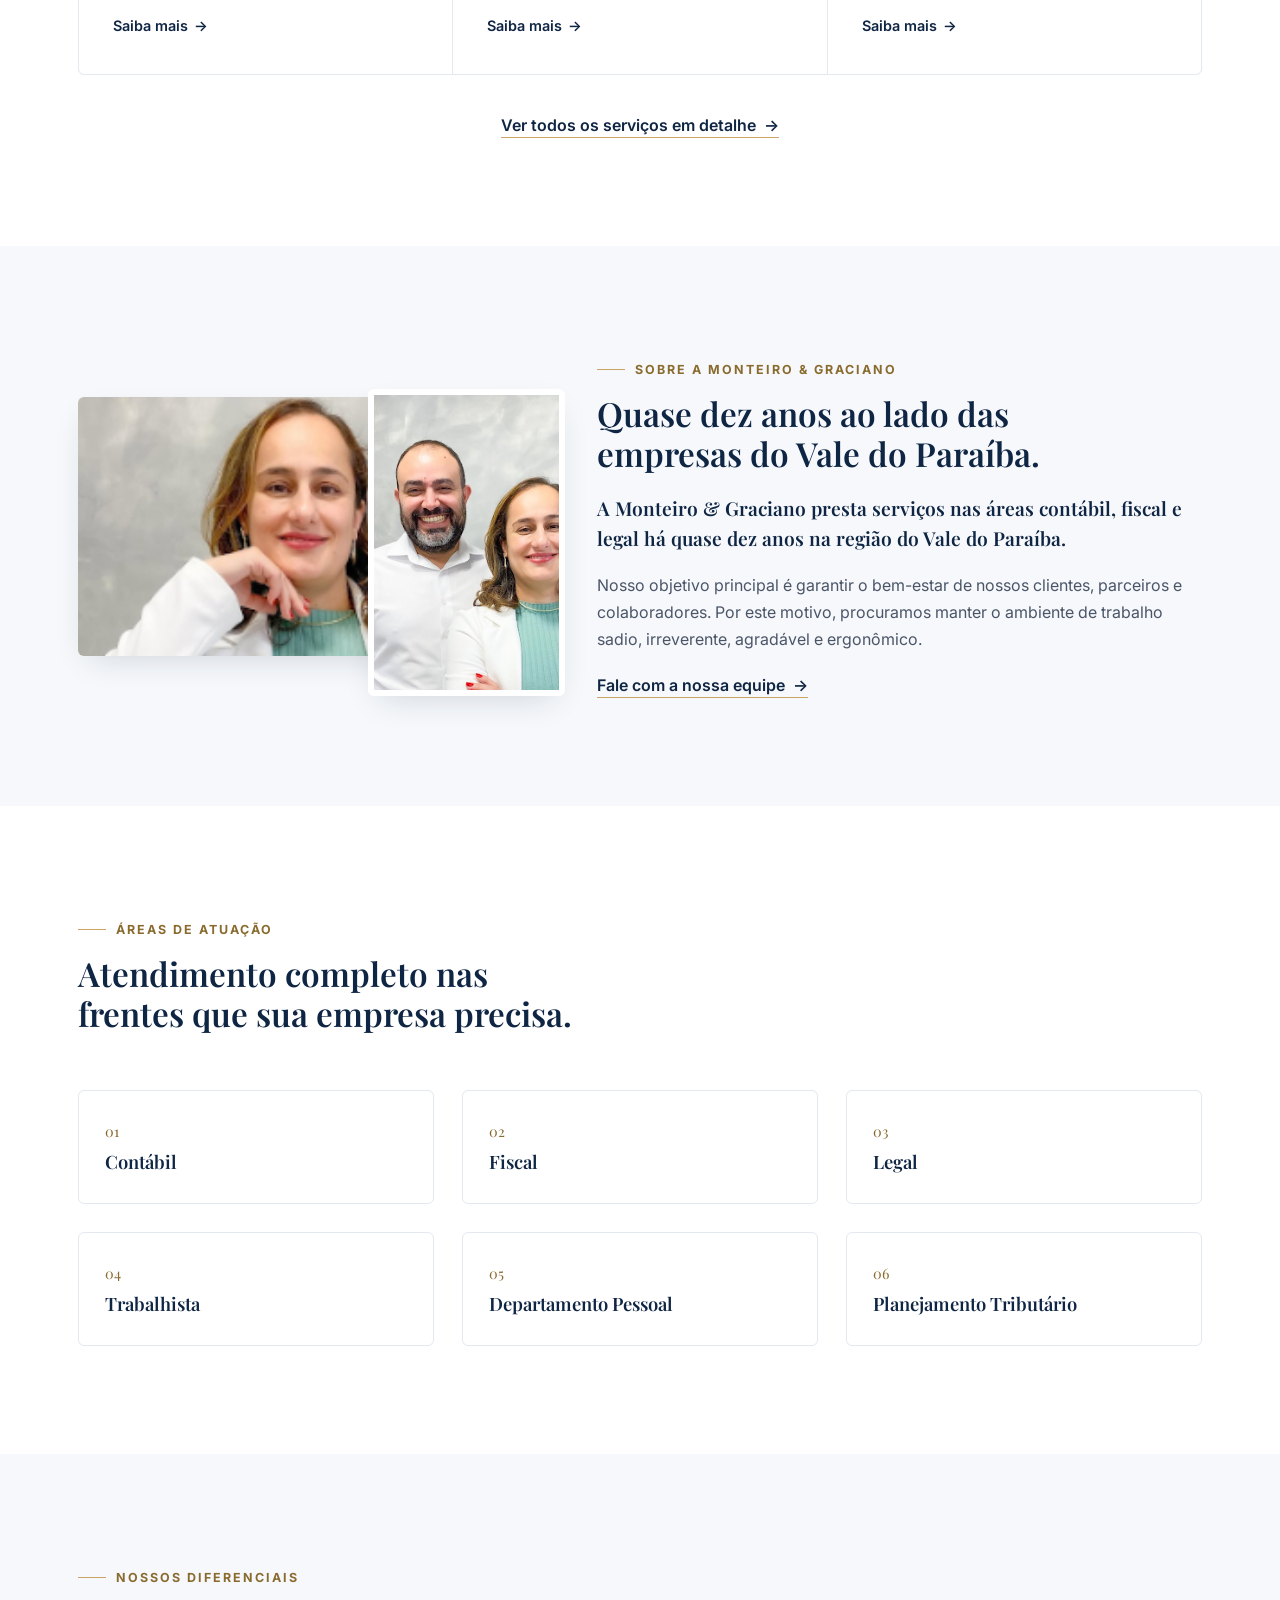
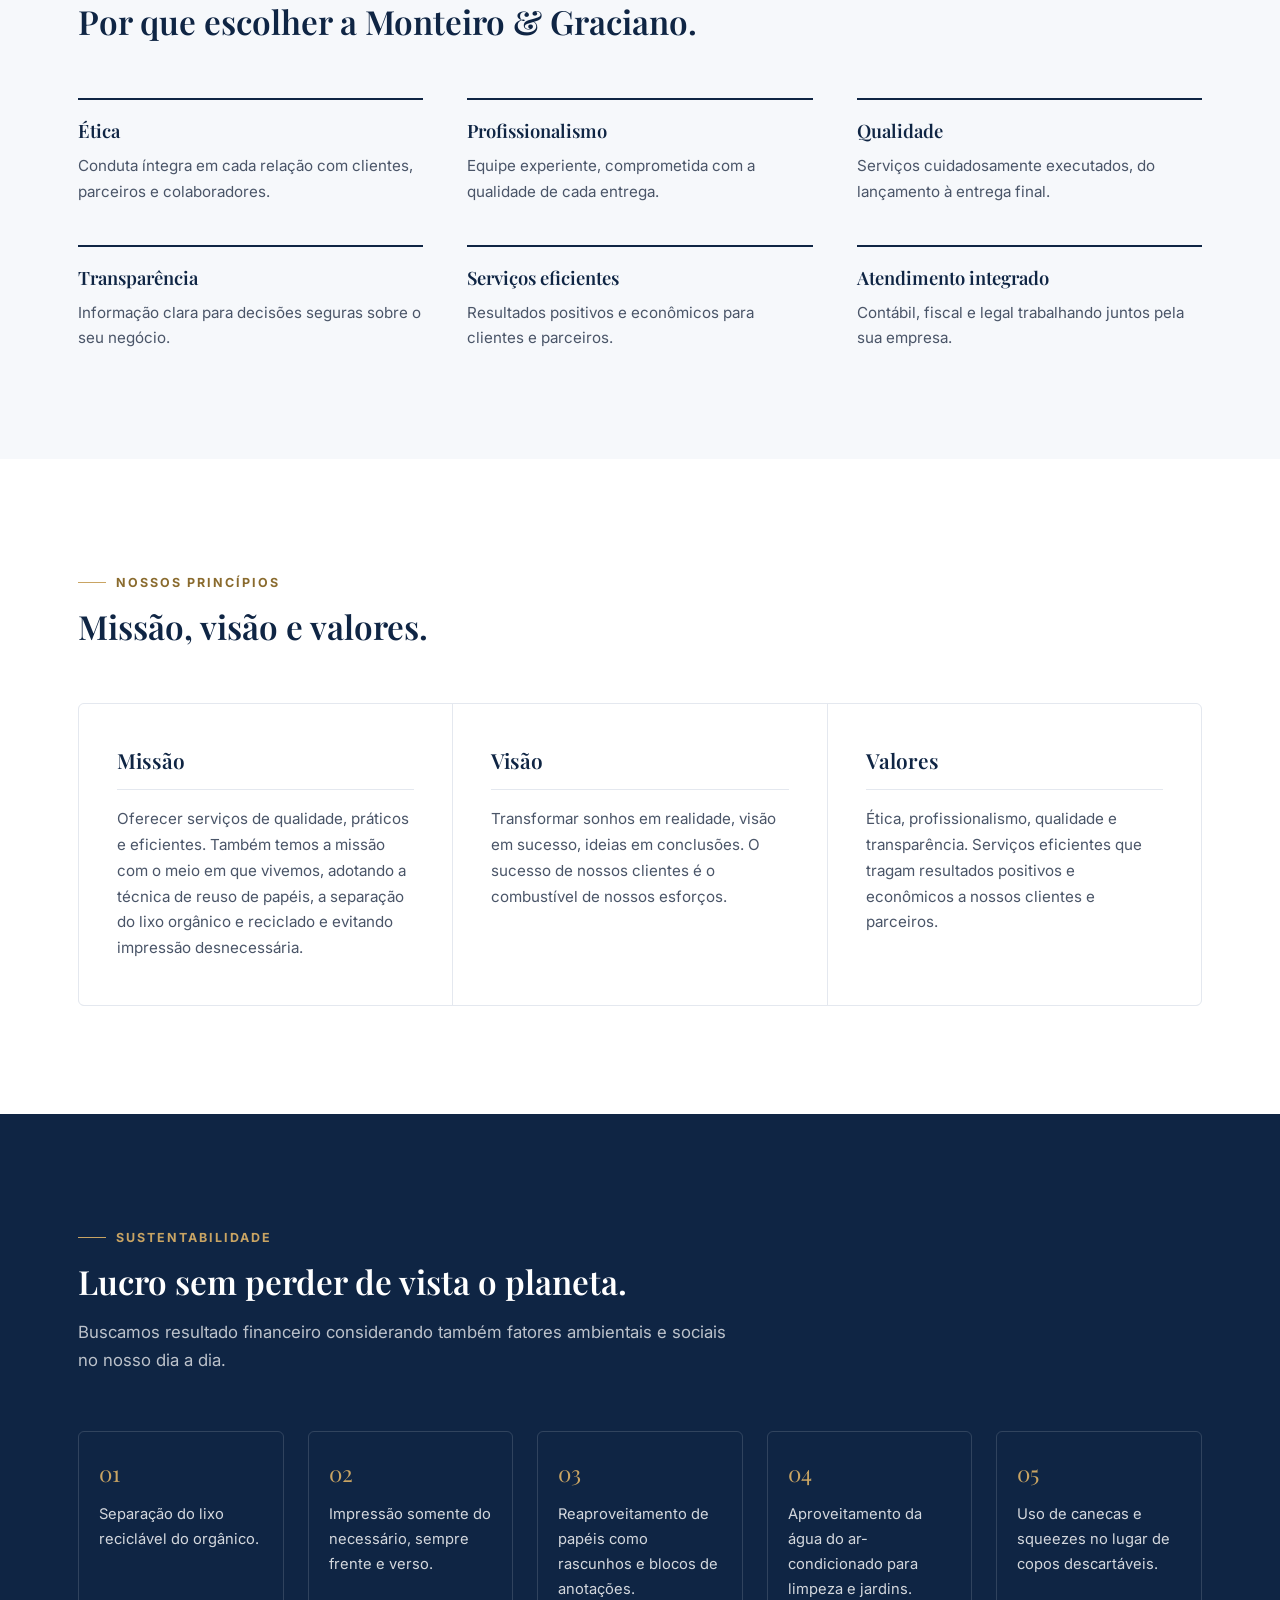
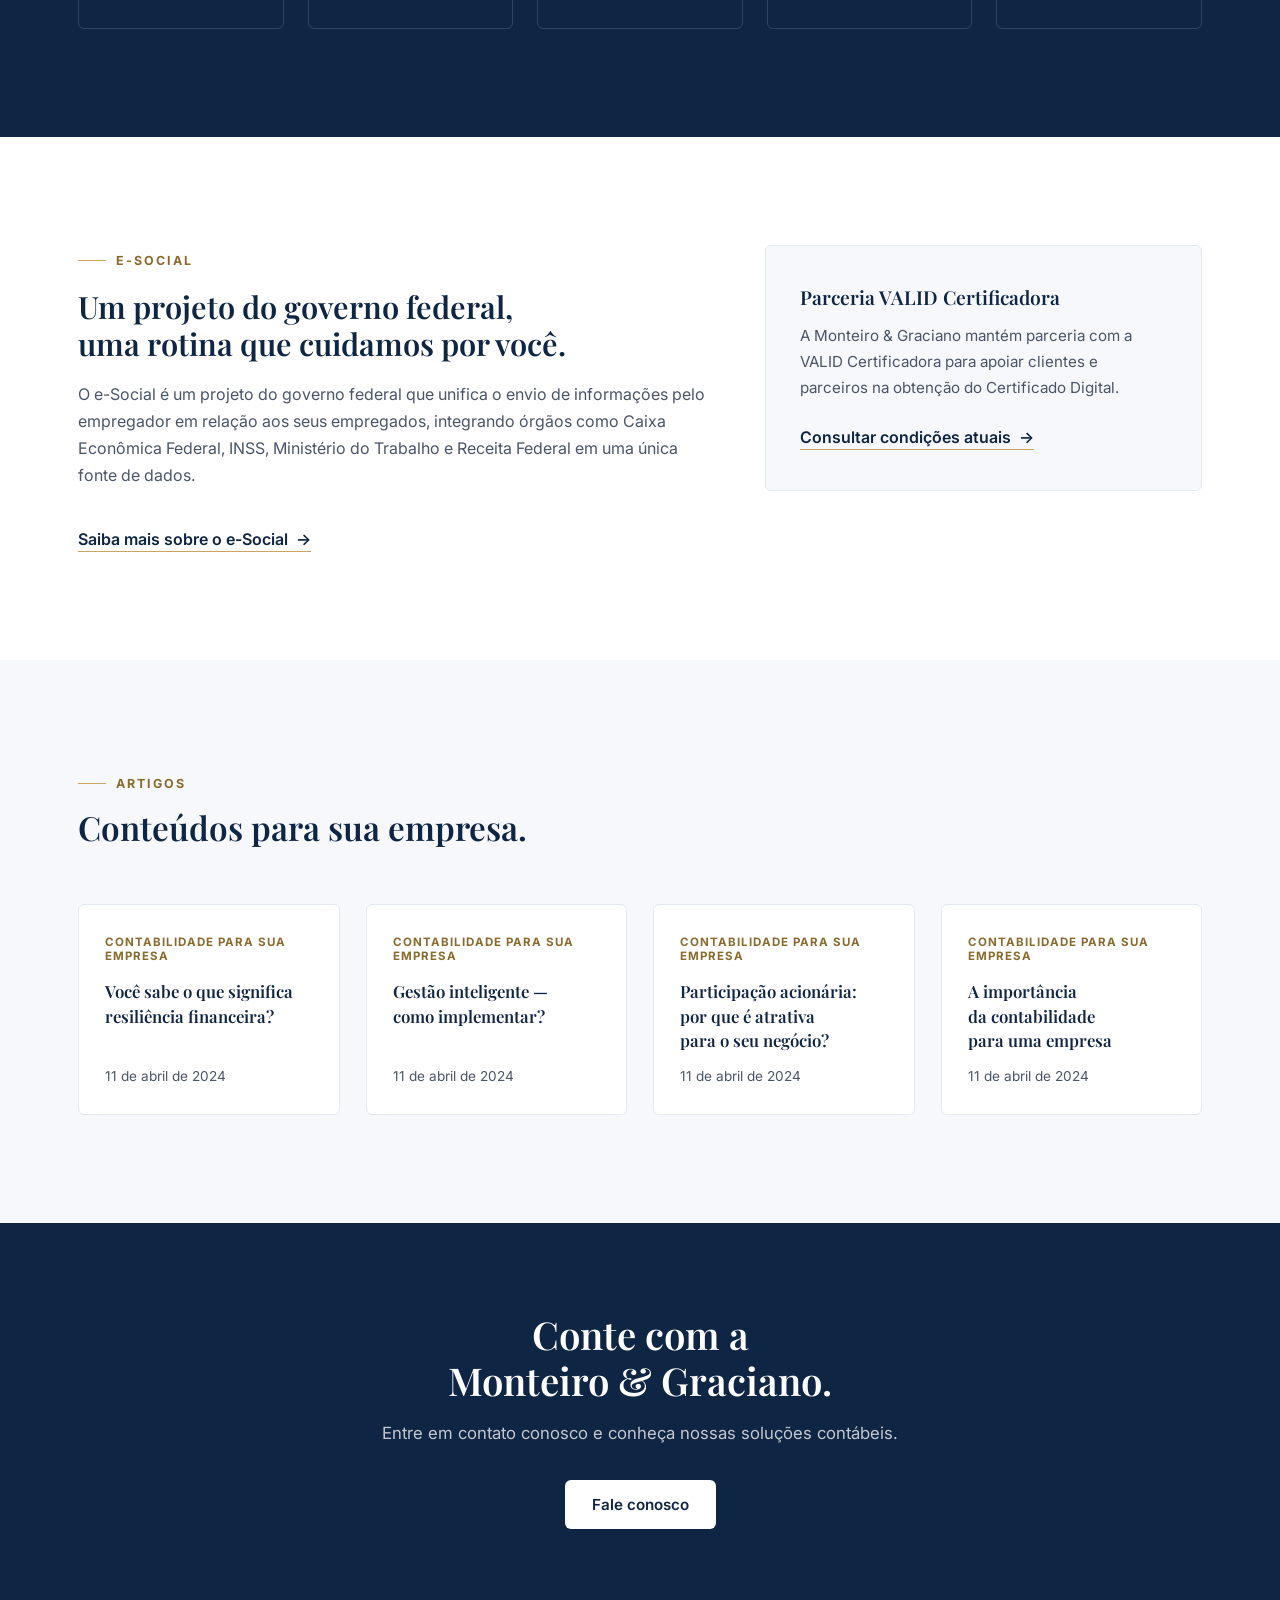
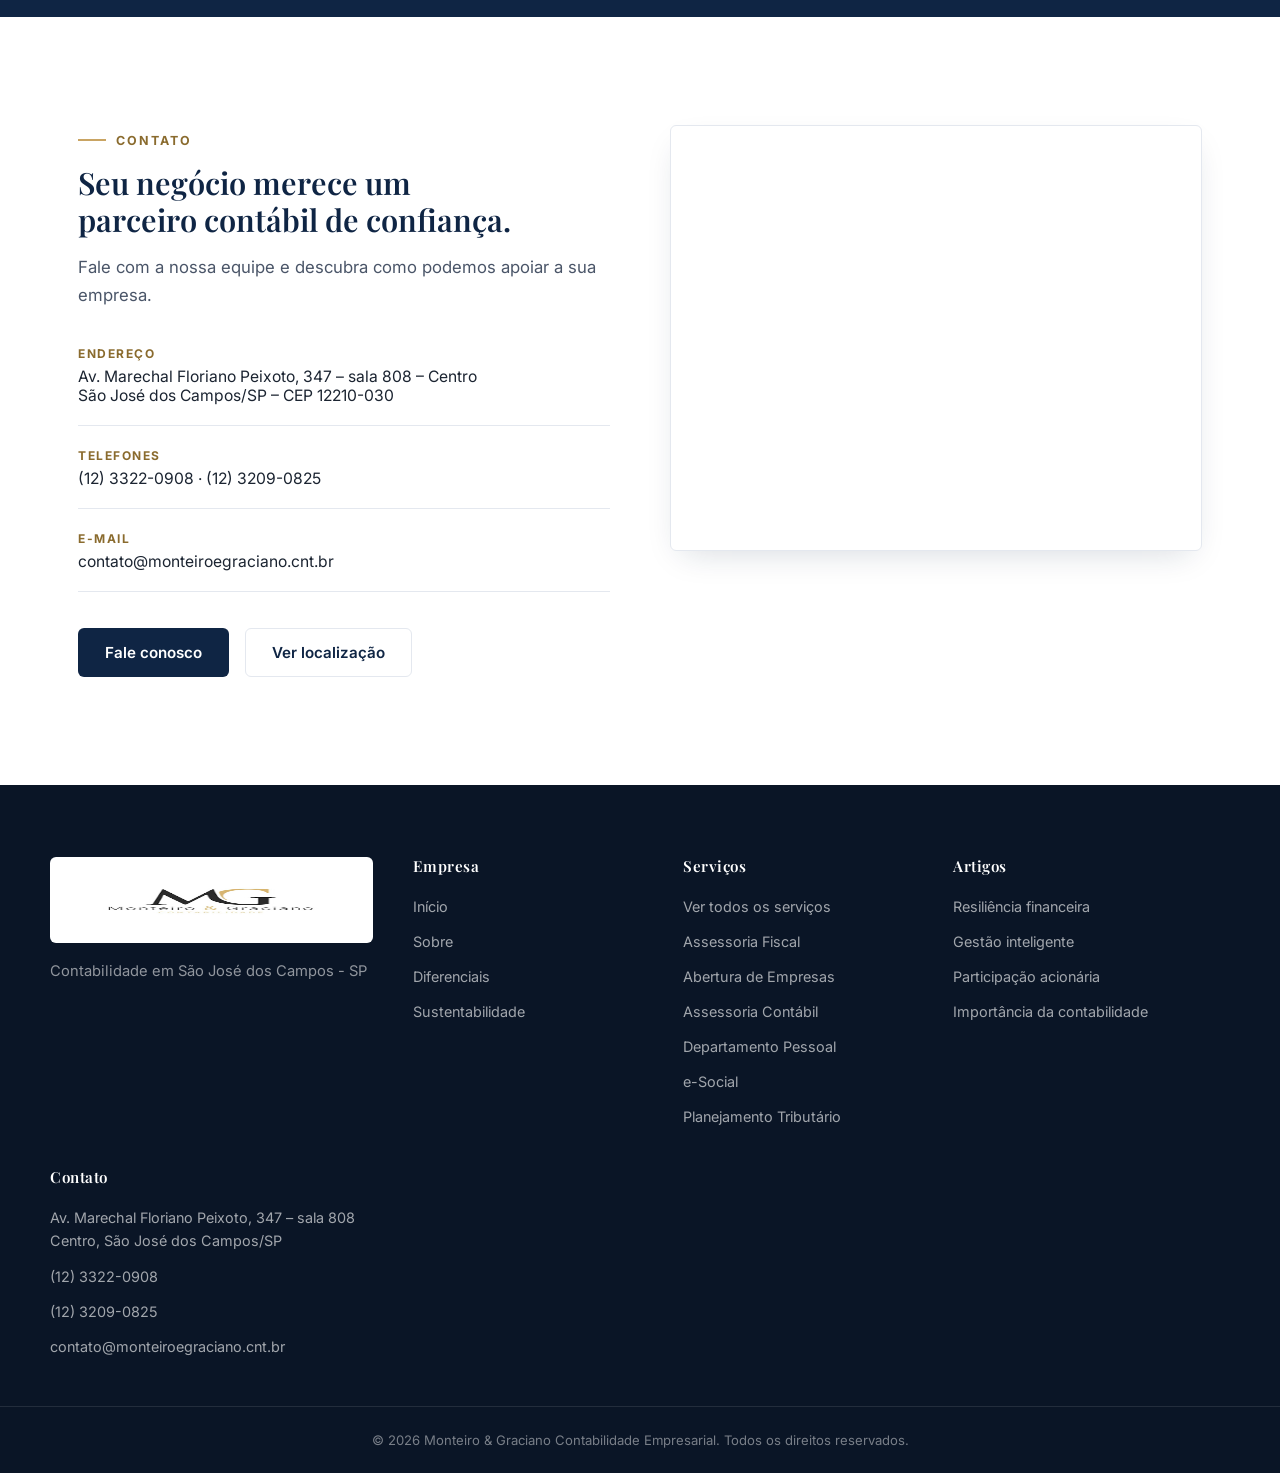
==== commit 54475587: "Corrige bugs reais de layout/conteúdo e cria páginas de serviços Auditoria completa do site publicad" ====
--- a/index.html
+++ b/index.html
@@ -83,15 +83,7 @@
           </span>
           <h3>Assessoria Fiscal</h3>
           <p>Orientação e controle na aplicação da legislação fiscal, emissão de guias e assessoria completa no atendimento à fiscalização.</p>
-          <button class="service-more" data-target="detalhe-fiscal" aria-expanded="false">Saiba mais <span aria-hidden="true">→</span></button>
-          <ul class="service-detail" id="detalhe-fiscal" hidden>
-            <li>Análise, orientação e controle da aplicação da legislação (federal, estadual e municipal).</li>
-            <li>Autorização para emissão de notas fiscais.</li>
-            <li>Lançamento dos documentos nos respectivos livros fiscais.</li>
-            <li>Entrega de obrigações e informativas aos órgãos competentes (GIAS, Sped Fiscal e Contribuições).</li>
-            <li>Confecção de guias para pagamento de impostos.</li>
-            <li>Assessoria em todas as rotinas fiscais e no atendimento à fiscalização.</li>
-          </ul>
+          <a class="service-more" href="servicos/assessoria-fiscal/">Saiba mais <span aria-hidden="true">→</span></a>
         </article>
 
         <article class="service-card">
@@ -100,13 +92,7 @@
           </span>
           <h3>Abertura de Empresas</h3>
           <p>Todo o processo de abertura, alteração ou baixa da sua empresa, com assessoria na escolha da melhor tributação.</p>
-          <button class="service-more" data-target="detalhe-abertura" aria-expanded="false">Saiba mais <span aria-hidden="true">→</span></button>
-          <ul class="service-detail" id="detalhe-abertura" hidden>
-            <li>Cuidamos de todo o processo burocrático de abertura, alteração e baixa de empresas.</li>
-            <li>Assessoria na escolha da melhor tributação para o seu negócio.</li>
-            <li>Vasta experiência para minimizar o impacto do investimento inicial.</li>
-            <li>Mais comodidade e mais rentabilidade para quem está começando.</li>
-          </ul>
+          <a class="service-more" href="servicos/abertura-de-empresas/">Saiba mais <span aria-hidden="true">→</span></a>
         </article>
 
         <article class="service-card">
@@ -115,15 +101,7 @@
           </span>
           <h3>Assessoria Contábil</h3>
           <p>Escrituração contábil, conciliações, balancetes e balanços, com planejamento contábil e tributário.</p>
-          <button class="service-more" data-target="detalhe-contabil" aria-expanded="false">Saiba mais <span aria-hidden="true">→</span></button>
-          <ul class="service-detail" id="detalhe-contabil" hidden>
-            <li>Plano de contas adequado à empresa.</li>
-            <li>Preparação e classificação de documentos.</li>
-            <li>Escrituração dos livros diários e razão conforme normas contábeis vigentes.</li>
-            <li>Conciliação e fechamento, com prévia do balanço geral.</li>
-            <li>Elaboração de balancetes periódicos e balanços anuais.</li>
-            <li>Planejamento contábil e tributário.</li>
-          </ul>
+          <a class="service-more" href="servicos/assessoria-contabil/">Saiba mais <span aria-hidden="true">→</span></a>
         </article>
 
         <article class="service-card">
@@ -132,15 +110,7 @@
           </span>
           <h3>Departamento Pessoal</h3>
           <p>Admissão, folha de pagamento, férias, rescisões e todas as obrigações trabalhistas e previdenciárias.</p>
-          <button class="service-more" data-target="detalhe-pessoal" aria-expanded="false">Saiba mais <span aria-hidden="true">→</span></button>
-          <ul class="service-detail" id="detalhe-pessoal" hidden>
-            <li>Orientação para admissão de funcionários e registro.</li>
-            <li>Folha e recibo de pagamento mensal, com controle de ponto e horas extras.</li>
-            <li>Cálculo e emissão das guias de encargos previdenciários e trabalhistas.</li>
-            <li>Provisão de férias e 13º salário, rescisões e homologações.</li>
-            <li>Entrega de CAGED, DIRF e RAIS.</li>
-            <li>Controle de benefícios: PAT, vale-transporte, assistência médica e outros.</li>
-          </ul>
+          <a class="service-more" href="servicos/departamento-pessoal/">Saiba mais <span aria-hidden="true">→</span></a>
         </article>
 
         <article class="service-card">
@@ -149,13 +119,7 @@
           </span>
           <h3>e-Social</h3>
           <p>Gestão completa das obrigações trabalhistas e previdenciárias exigidas pelo projeto do governo federal e-Social.</p>
-          <button class="service-more" data-target="detalhe-esocial" aria-expanded="false">Saiba mais <span aria-hidden="true">→</span></button>
-          <ul class="service-detail" id="detalhe-esocial" hidden>
-            <li>Unificação do envio de informações do empregador ao governo em uma única fonte.</li>
-            <li>Integração dos sistemas da empresa com o ambiente nacional do e-Social.</li>
-            <li>Padronização dos cadastros de pessoas físicas e jurídicas.</li>
-            <li>Acompanhamento das obrigatoriedades definidas pelo Comitê Diretivo do e-Social.</li>
-          </ul>
+          <a class="service-more" href="servicos/e-social/">Saiba mais <span aria-hidden="true">→</span></a>
         </article>
 
         <article class="service-card">
@@ -164,14 +128,13 @@
           </span>
           <h3>Planejamento Tributário</h3>
           <p>Estratégias legais para organizar a carga tributária e apoiar decisões financeiras da empresa.</p>
-          <button class="service-more" data-target="detalhe-tributario" aria-expanded="false">Saiba mais <span aria-hidden="true">→</span></button>
-          <ul class="service-detail" id="detalhe-tributario" hidden>
-            <li>Análise do regime tributário mais adequado ao perfil da empresa.</li>
-            <li>Planejamento integrado às rotinas fiscais e contábeis.</li>
-            <li>Orientação contínua diante de mudanças na legislação.</li>
-          </ul>
-        </article>
-
+          <a class="service-more" href="servicos/planejamento-tributario/">Saiba mais <span aria-hidden="true">→</span></a>
+        </article>
+
+      </div>
+
+      <div class="services-cta">
+        <a href="servicos/" class="link-arrow">Ver todos os serviços em detalhe <span aria-hidden="true">→</span></a>
       </div>
     </div>
   </section>
@@ -313,12 +276,7 @@
         <p class="eyebrow">e-Social</p>
         <h2>Um projeto do governo federal, uma rotina que cuidamos por você.</h2>
         <p>O e-Social é um projeto do governo federal que unifica o envio de informações pelo empregador em relação aos seus empregados, integrando órgãos como Caixa Econômica Federal, INSS, Ministério do Trabalho e Receita Federal em uma única fonte de dados.</p>
-        <button class="service-more" data-target="detalhe-esocial-completo" aria-expanded="false">Saiba mais sobre o e-Social <span aria-hidden="true">→</span></button>
-        <div class="service-detail" id="detalhe-esocial-completo" hidden>
-          <p>Quando implantado em sua totalidade, o e-Social é estendido a todos os empregadores, pessoas físicas e jurídicas, trazendo vantagens como o atendimento a diversos órgãos do governo com uma única fonte de informações, a integração dos sistemas das empresas com o ambiente nacional do e-Social e a padronização dos cadastros de pessoas físicas e jurídicas.</p>
-          <p>A obrigatoriedade foi definida a partir de setembro de 2016, conforme resolução nº 1 do Comitê Diretivo do e-Social. Fale com a nossa equipe para saber mais sobre como cuidamos dessa rotina para a sua empresa.</p>
-        </div>
-        <a href="#contato" class="link-arrow">Falar com um especialista <span aria-hidden="true">→</span></a>
+        <a href="servicos/e-social/" class="link-arrow">Saiba mais sobre o e-Social <span aria-hidden="true">→</span></a>
       </div>
       <div class="esocial-card">
         <h3>Parceria VALID Certificadora</h3>
@@ -434,12 +392,13 @@
     <div class="footer-col">
       <h4>Serviços</h4>
       <ul>
-        <li><a href="#servicos">Assessoria Fiscal</a></li>
-        <li><a href="#servicos">Abertura de Empresas</a></li>
-        <li><a href="#servicos">Assessoria Contábil</a></li>
-        <li><a href="#servicos">Departamento Pessoal</a></li>
-        <li><a href="#esocial">e-Social</a></li>
-        <li><a href="#servicos">Planejamento Tributário</a></li>
+        <li><a href="servicos/">Ver todos os serviços</a></li>
+        <li><a href="servicos/assessoria-fiscal/">Assessoria Fiscal</a></li>
+        <li><a href="servicos/abertura-de-empresas/">Abertura de Empresas</a></li>
+        <li><a href="servicos/assessoria-contabil/">Assessoria Contábil</a></li>
+        <li><a href="servicos/departamento-pessoal/">Departamento Pessoal</a></li>
+        <li><a href="servicos/e-social/">e-Social</a></li>
+        <li><a href="servicos/planejamento-tributario/">Planejamento Tributário</a></li>
       </ul>
     </div>
 
--- a/assets/css/style.css
+++ b/assets/css/style.css
@@ -8,7 +8,7 @@
   --navy-700: #16345f;
   --blue-600: #2c5f9e;
   --blue-500: #3d74b8;
-  --gold: #b08d47;
+  --gold: #8a6b2e;
   --gold-soft: #c9a463;
   --ink: #1b2431;
   --ink-soft: #4a5568;
@@ -32,16 +32,26 @@
   background: var(--surface);
   -webkit-font-smoothing: antialiased;
   overflow-x: hidden;
+  width: 100%;
 }
 img { max-width: 100%; display: block; }
 a { color: inherit; text-decoration: none; }
 ul { list-style: none; margin: 0; padding: 0; }
+
+/* Nunca quebrar palavras no meio — só entre palavras, nos espaços naturais */
+body, h1, h2, h3, h4, p, a, span, li, button {
+  overflow-wrap: normal;
+  word-break: normal;
+  hyphens: none;
+}
+
 h1, h2, h3, h4 {
   font-family: var(--font-serif);
   color: var(--navy-800);
   line-height: 1.2;
   margin: 0;
   font-weight: 600;
+  text-wrap: balance;
 }
 p { line-height: 1.7; color: var(--ink-soft); margin: 0; }
 
@@ -49,6 +59,21 @@
   max-width: var(--container);
   margin: 0 auto;
   padding: 0 28px;
+}
+
+/* Evita overflow horizontal: itens de grid/flex não devem crescer além
+   da faixa disponível só porque o conteúdo de texto não quebra sozinho. */
+.hero-inner > *,
+.about-inner > *,
+.areas-grid > *,
+.differentials-grid > *,
+.mvv-grid > *,
+.sustain-grid > *,
+.esocial-inner > *,
+.articles-grid > *,
+.contact-inner > *,
+.footer-inner > * {
+  min-width: 0;
 }
 
 .skip-link {
@@ -255,10 +280,13 @@
   border-radius: var(--radius);
   overflow: hidden;
 }
+.services-grid > * { min-width: 0; }
 .service-card {
   background: #fff;
   padding: 40px 34px;
   transition: background 0.2s ease;
+  display: flex;
+  flex-direction: column;
 }
 .service-card:hover { background: var(--surface-alt); }
 .service-icon {
@@ -274,7 +302,7 @@
 }
 .service-icon svg { width: 22px; height: 22px; }
 .service-card h3 { font-size: 1.18rem; margin-bottom: 10px; }
-.service-card p { font-size: 0.95rem; margin-bottom: 18px; }
+.service-card p { font-size: 0.95rem; margin-bottom: 18px; flex-grow: 1; }
 
 .service-more {
   background: none;
@@ -289,18 +317,21 @@
   align-items: center;
   gap: 6px;
   transition: gap 0.2s ease, color 0.2s ease;
+  align-self: flex-start;
 }
 .service-more:hover { gap: 11px; color: var(--blue-600); }
-.service-more[aria-expanded="true"] span { transform: rotate(90deg); }
 .service-more span { transition: transform 0.2s ease; display: inline-block; }
 
+/* Listas de detalhe (usadas nas páginas de serviço e no e-Social).
+   [hidden] precisa vencer o display:grid — sem :not() aqui, o atributo
+   hidden nunca escondia o conteúdo. */
 .service-detail {
   margin-top: 18px;
   padding-top: 18px;
   border-top: 1px solid var(--line);
-  display: grid;
   gap: 9px;
 }
+.service-detail:not([hidden]) { display: grid; }
 .service-detail li,
 .service-detail p {
   font-size: 0.9rem;
@@ -317,6 +348,12 @@
   border-radius: 50%;
 }
 .service-detail p + p { margin-top: 4px; }
+
+.services-cta {
+  margin-top: 40px;
+  text-align: center;
+}
+.services-cta .link-arrow { margin-top: 0; }
 
 /* ===================== SOBRE ===================== */
 .about-inner {
@@ -563,6 +600,109 @@
   padding: 22px 0;
 }
 .footer-bottom p { font-size: 0.82rem; color: rgba(255,255,255,0.45); text-align: center; }
+
+/* ===================================================================
+   PÁGINAS INTERNAS (Serviços)
+   =================================================================== */
+.breadcrumb {
+  display: flex;
+  flex-wrap: wrap;
+  gap: 8px;
+  font-size: 0.85rem;
+  color: var(--ink-soft);
+  margin-bottom: 28px;
+}
+.breadcrumb a:hover { color: var(--blue-600); }
+.breadcrumb span[aria-hidden] { color: var(--line); }
+.breadcrumb .current { color: var(--navy-800); font-weight: 600; }
+
+.page-header {
+  padding: 64px 0 56px;
+  background: var(--surface-alt);
+  border-bottom: 1px solid var(--line);
+}
+.page-header h1 {
+  font-size: clamp(1.9rem, 3.4vw, 2.6rem);
+  max-width: 780px;
+  margin-bottom: 16px;
+}
+.page-header .section-lead { max-width: 680px; }
+
+.service-full {
+  padding: 72px 0;
+  border-bottom: 1px solid var(--line);
+}
+.service-full:last-of-type { border-bottom: none; }
+.service-full-inner {
+  display: grid;
+  grid-template-columns: 1.1fr 0.9fr;
+  gap: 56px;
+  align-items: start;
+}
+.service-full-icon {
+  display: inline-flex;
+  align-items: center;
+  justify-content: center;
+  width: 56px;
+  height: 56px;
+  border-radius: 50%;
+  background: rgba(44, 95, 158, 0.08);
+  color: var(--blue-600);
+  margin-bottom: 22px;
+}
+.service-full-icon svg { width: 26px; height: 26px; }
+.service-full h2 { font-size: clamp(1.5rem, 2.4vw, 1.9rem); margin-bottom: 16px; }
+.service-full-copy p { margin-bottom: 16px; }
+.service-full-list {
+  display: grid;
+  gap: 14px;
+  background: var(--surface-alt);
+  border: 1px solid var(--line);
+  border-radius: var(--radius);
+  padding: 30px 30px;
+}
+.service-full-list li {
+  font-size: 0.95rem;
+  color: var(--ink-soft);
+  padding-left: 20px;
+  position: relative;
+}
+.service-full-list li::before {
+  content: "";
+  position: absolute;
+  left: 0; top: 9px;
+  width: 6px; height: 6px;
+  background: var(--gold-soft);
+  border-radius: 50%;
+}
+
+.related-services {
+  background: var(--surface-alt);
+  padding: 64px 0;
+}
+.related-services h2 { font-size: 1.4rem; margin-bottom: 28px; }
+.related-grid {
+  display: grid;
+  grid-template-columns: repeat(5, 1fr);
+  gap: 14px;
+}
+.related-grid > * { min-width: 0; }
+.related-card {
+  background: #fff;
+  border: 1px solid var(--line);
+  border-radius: var(--radius);
+  padding: 20px 18px;
+  font-weight: 600;
+  font-size: 0.9rem;
+  color: var(--navy-800);
+  transition: border-color 0.2s ease, box-shadow 0.2s ease;
+}
+.related-card:hover { border-color: var(--gold-soft); box-shadow: var(--shadow-sm); }
+
+.service-hub-grid { display: grid; gap: 1px; background: var(--line); border: 1px solid var(--line); border-radius: var(--radius); overflow: hidden; margin-top: 40px; }
+
+.valid-partnership { padding: 56px 0; }
+.valid-partnership .esocial-card { max-width: 620px; }
 
 /* ===================================================================
    RESPONSIVE
@@ -586,6 +726,8 @@
   .esocial-inner { grid-template-columns: 1fr; }
   .contact-inner { grid-template-columns: 1fr; }
   .areas-grid { grid-template-columns: repeat(2, 1fr); }
+  .service-full-inner { grid-template-columns: 1fr; }
+  .related-grid { grid-template-columns: repeat(3, 1fr); }
 }
 
 @media (max-width: 760px) {
@@ -612,6 +754,8 @@
   .articles-grid { grid-template-columns: 1fr; }
   .areas-grid { grid-template-columns: 1fr; }
   .footer-inner { grid-template-columns: 1fr; padding: 56px 0 32px; }
+  .related-grid { grid-template-columns: repeat(2, 1fr); }
+  .page-header { padding: 48px 0 40px; }
   .hero { padding: 56px 0 100px; }
   .hero-media-caption { position: static; margin-top: 20px; max-width: none; }
   .about-photo-inset { position: static; width: 60%; margin: 20px auto 0; border-width: 4px; }
@@ -623,4 +767,5 @@
   .container { padding: 0 20px; }
   .hero-ctas, .contact-ctas { flex-direction: column; align-items: stretch; }
   .hero-ctas .btn, .contact-ctas .btn { width: 100%; }
-}
+  .sustain-grid { grid-template-columns: 1fr; }
+}
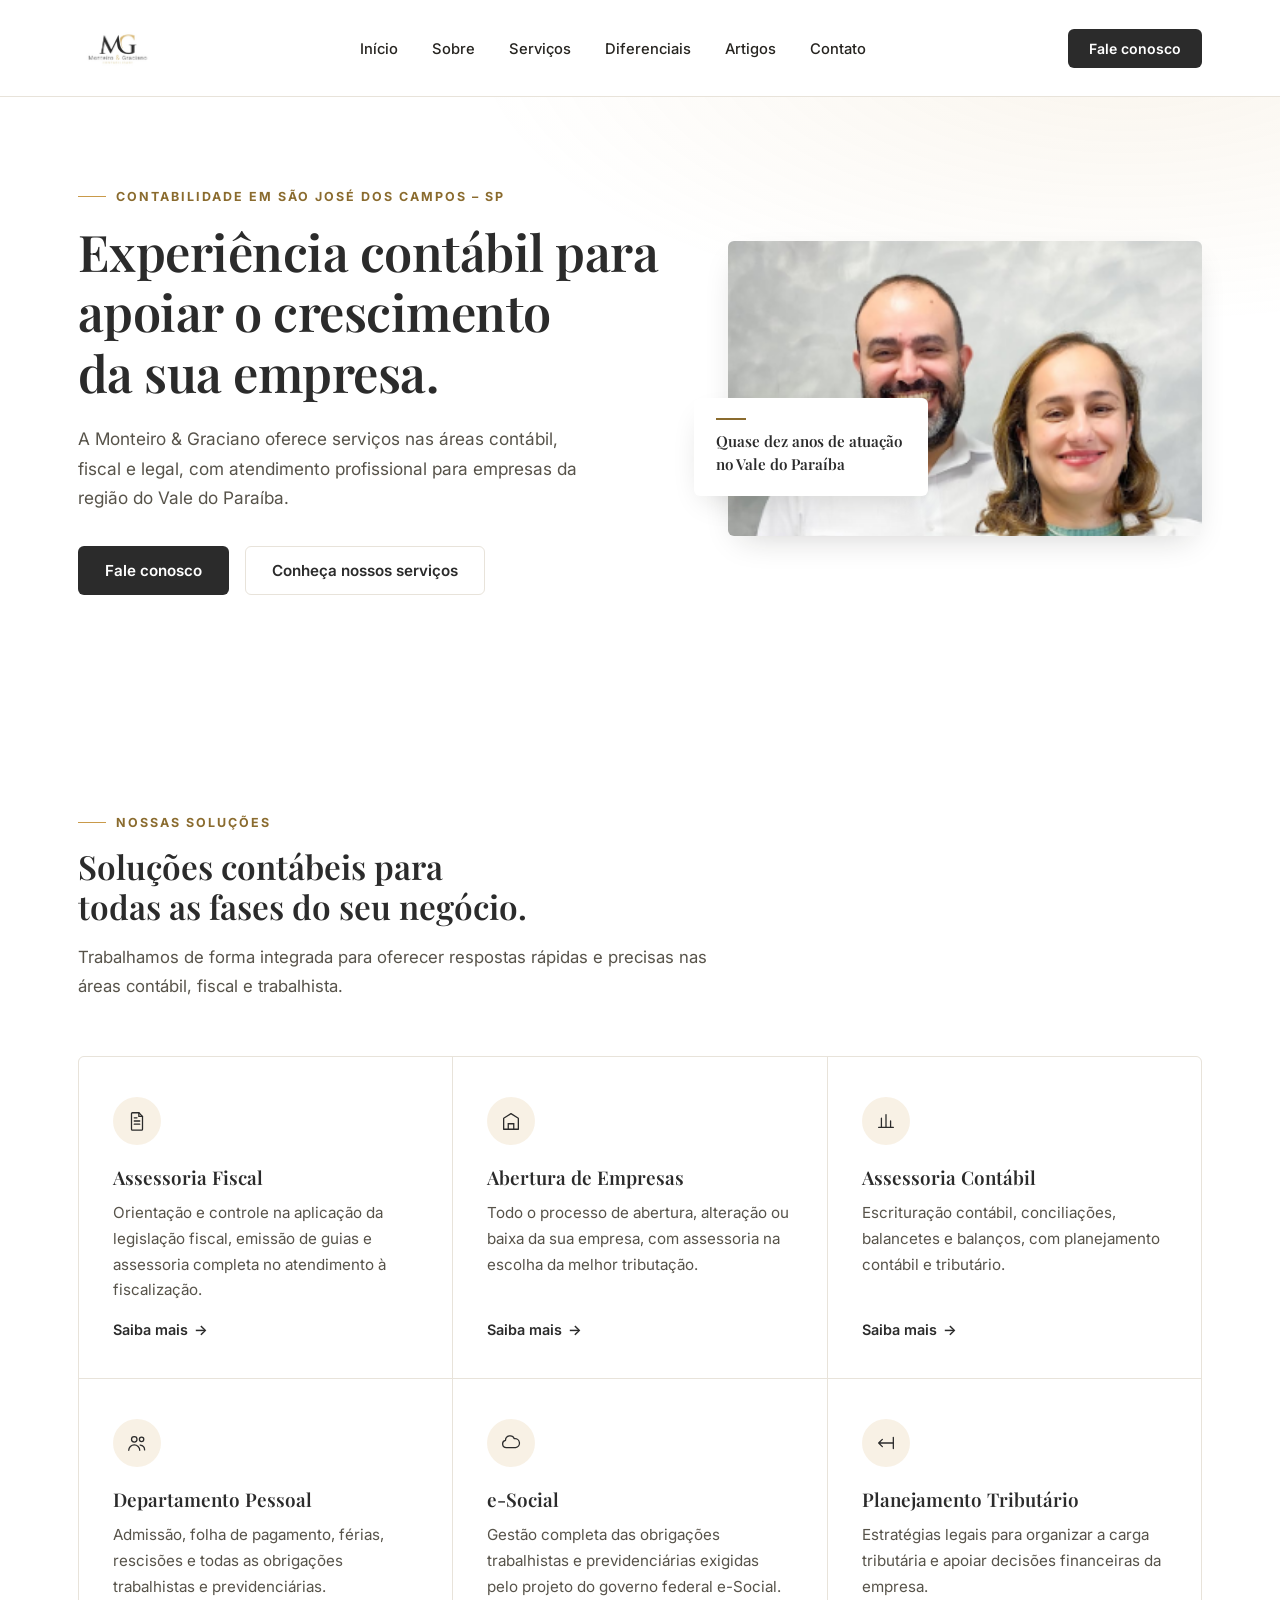
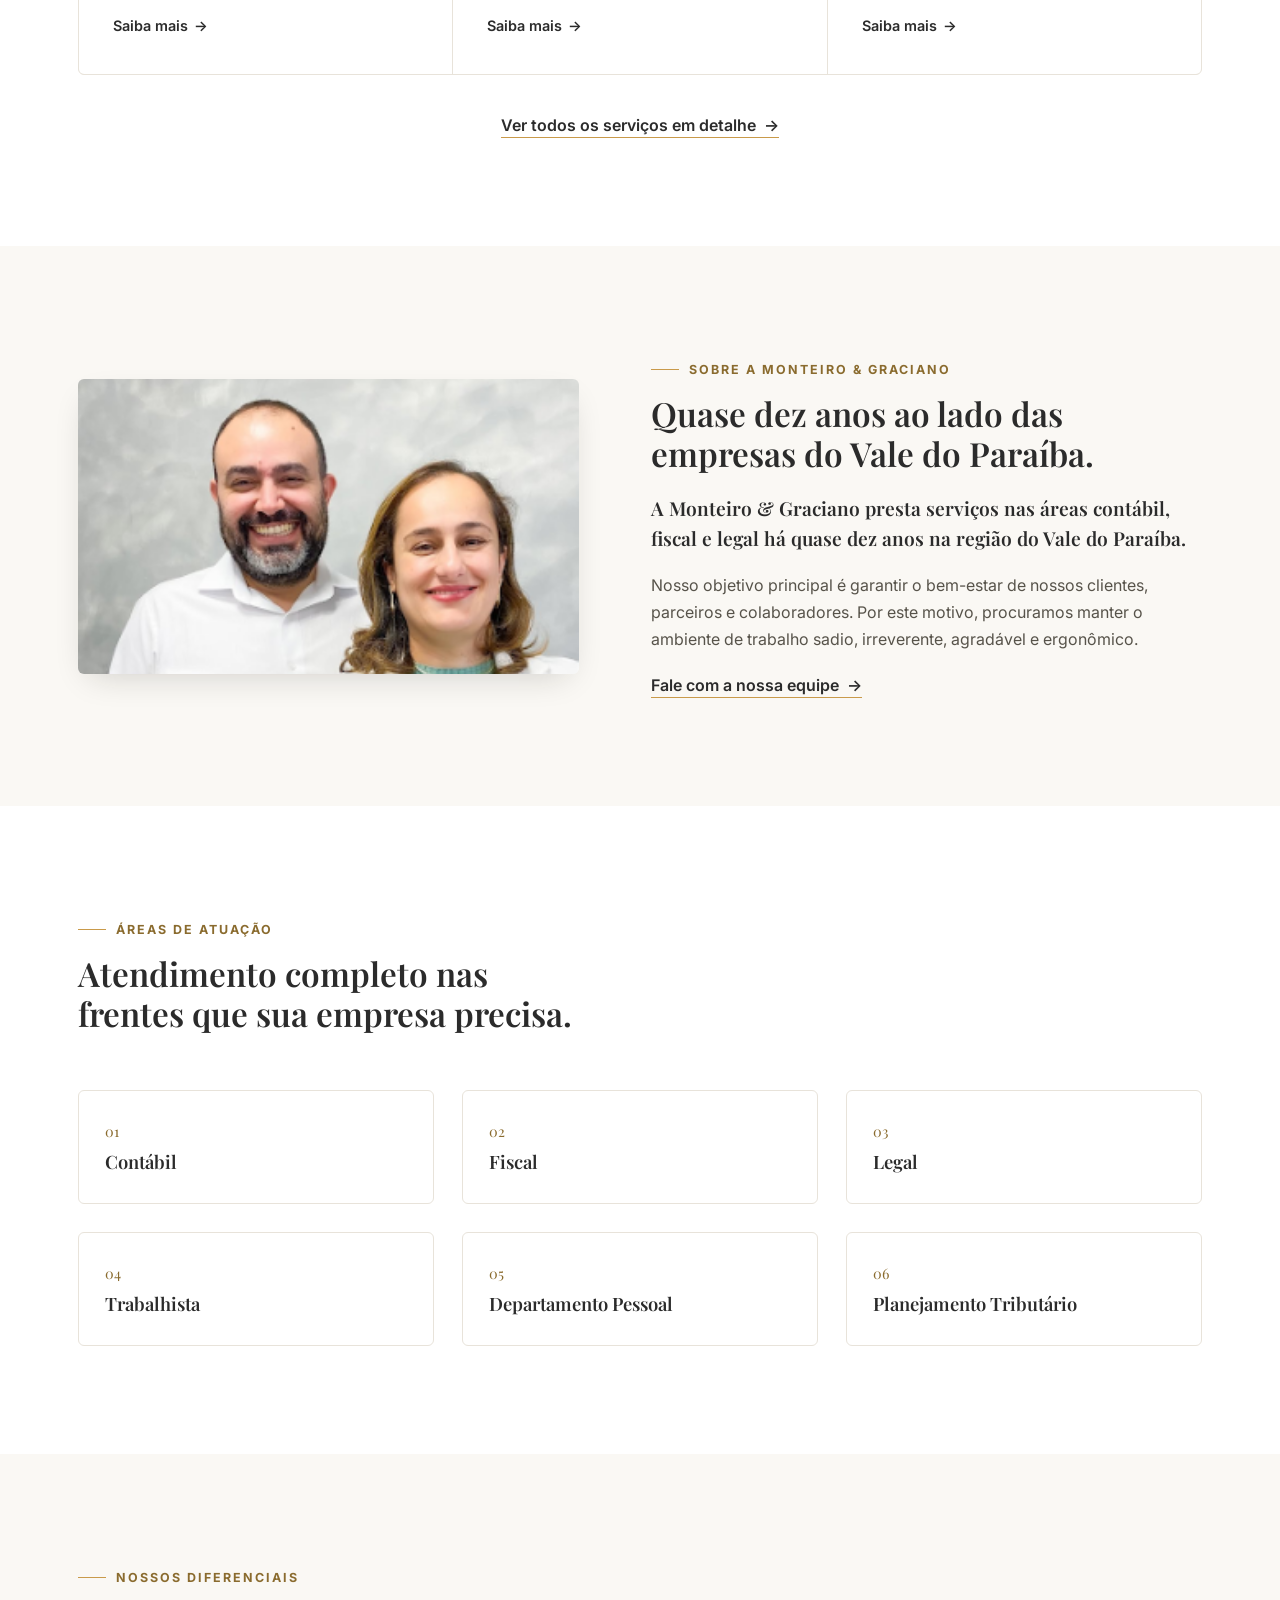
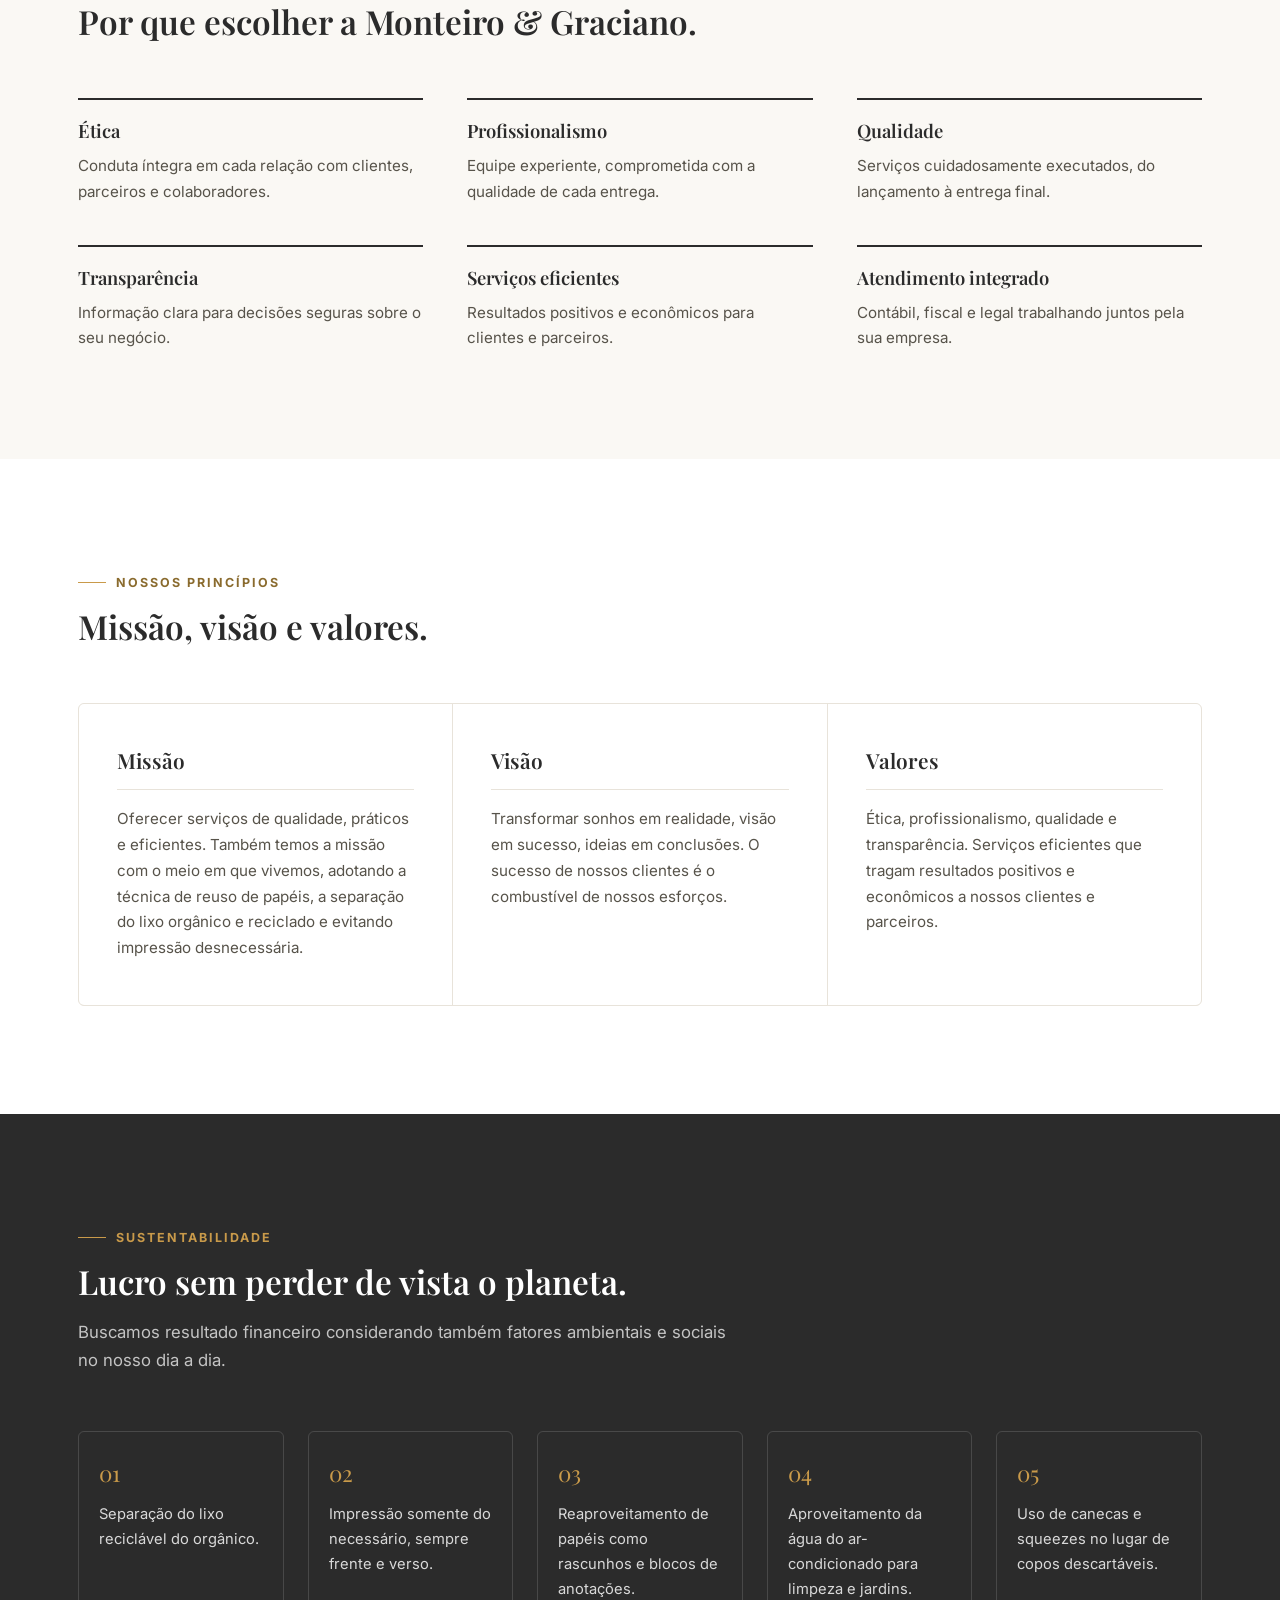
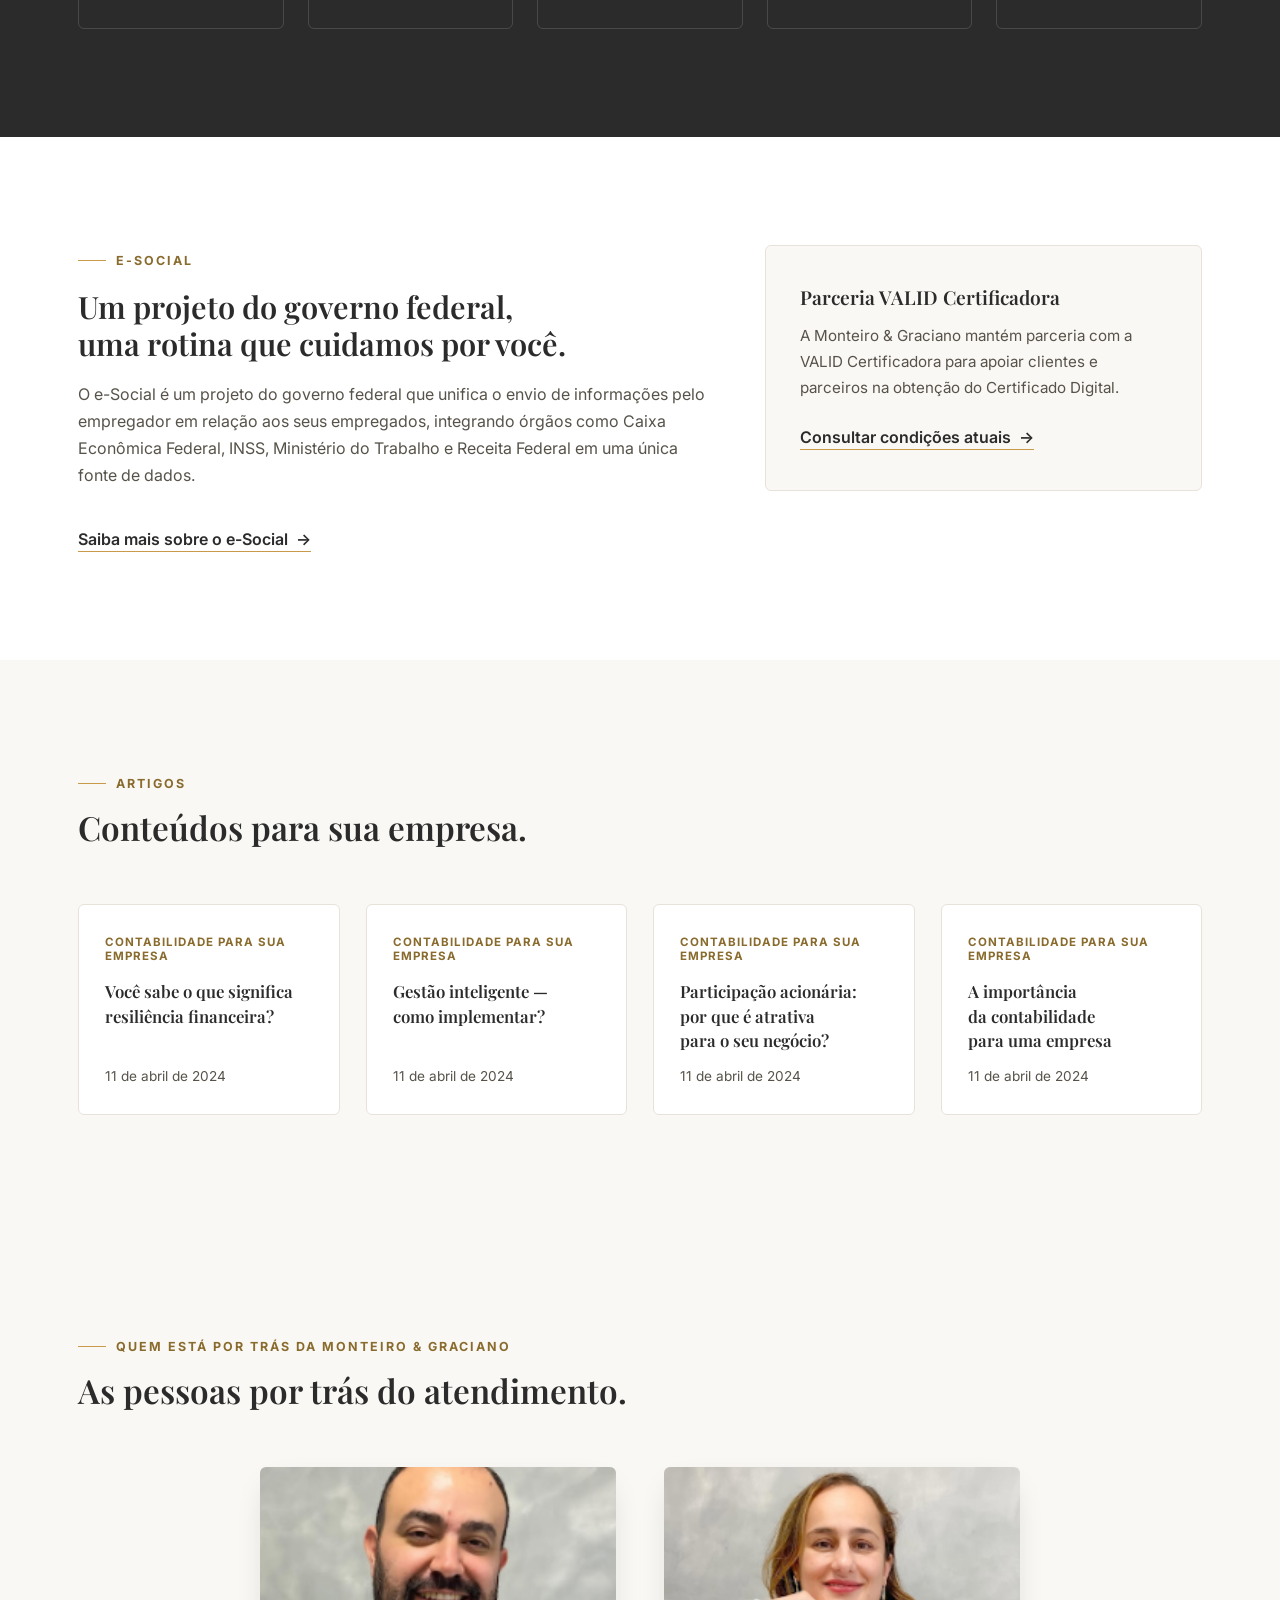
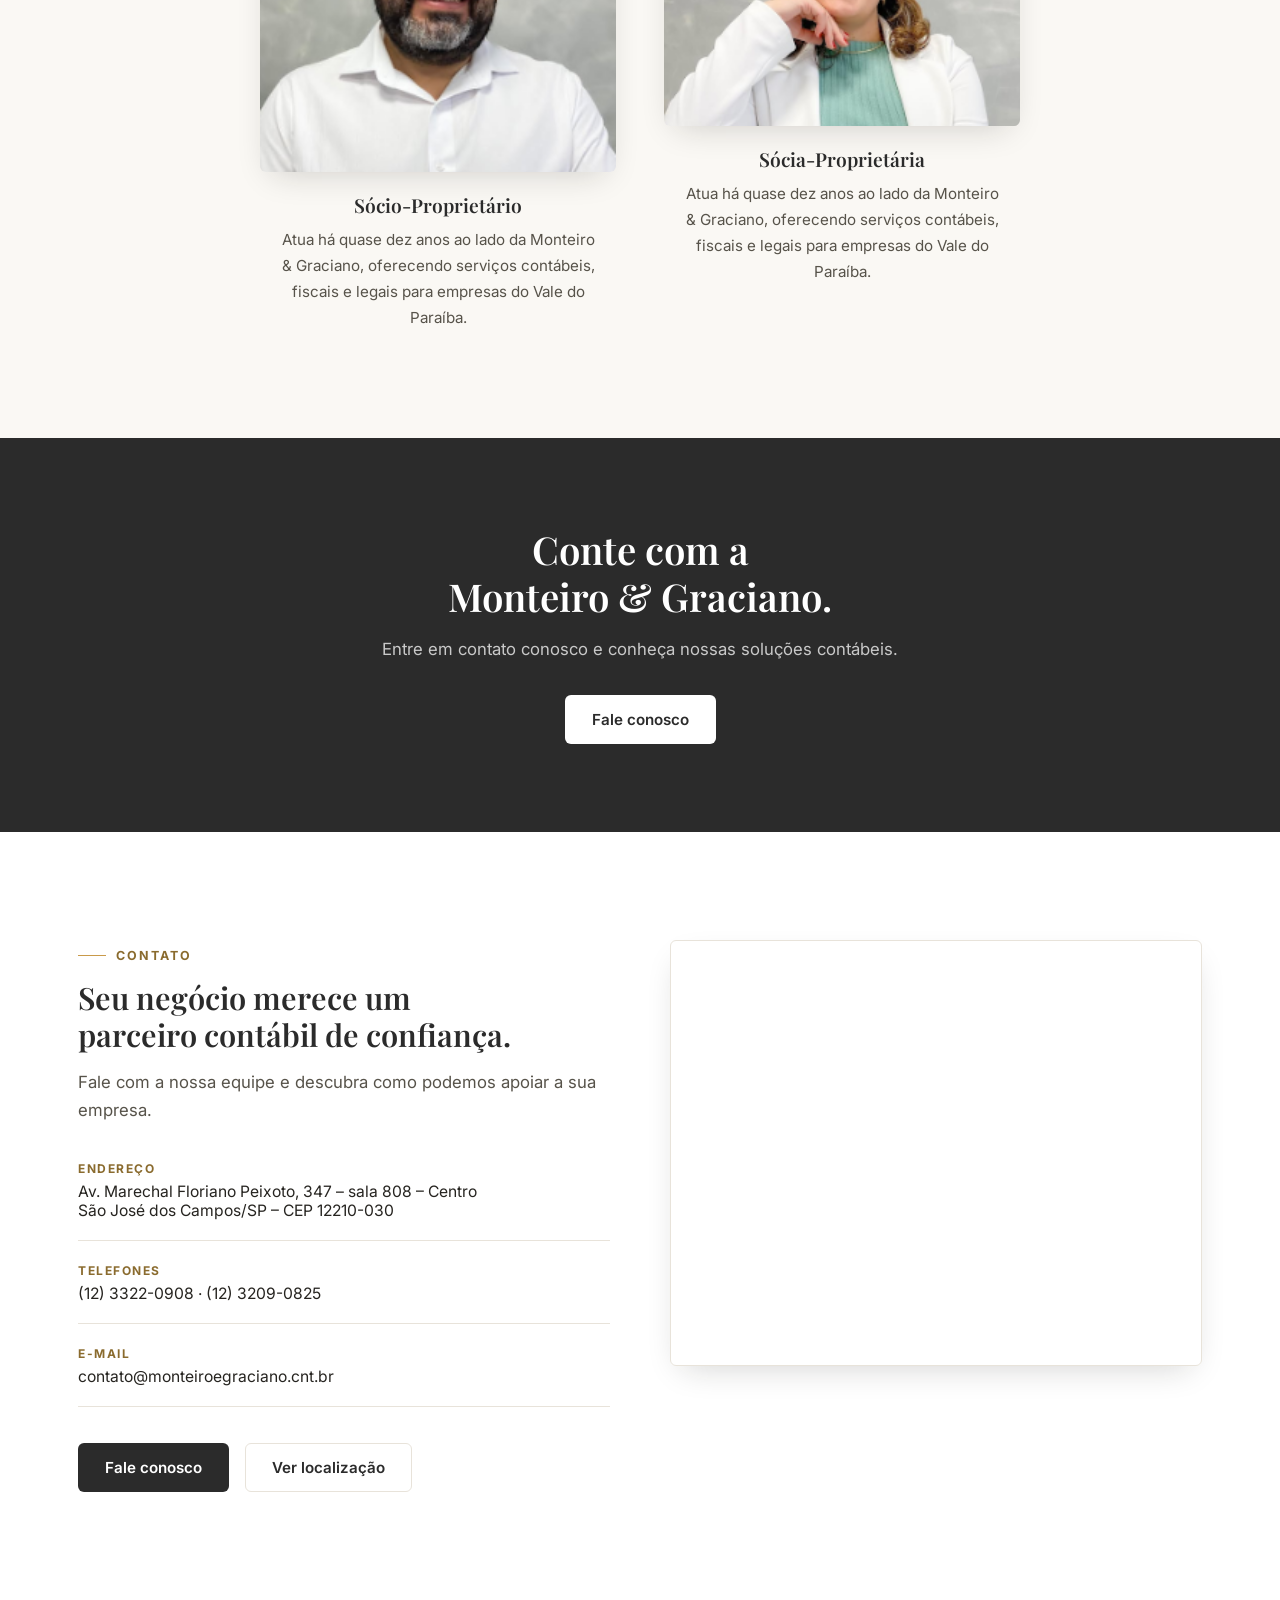
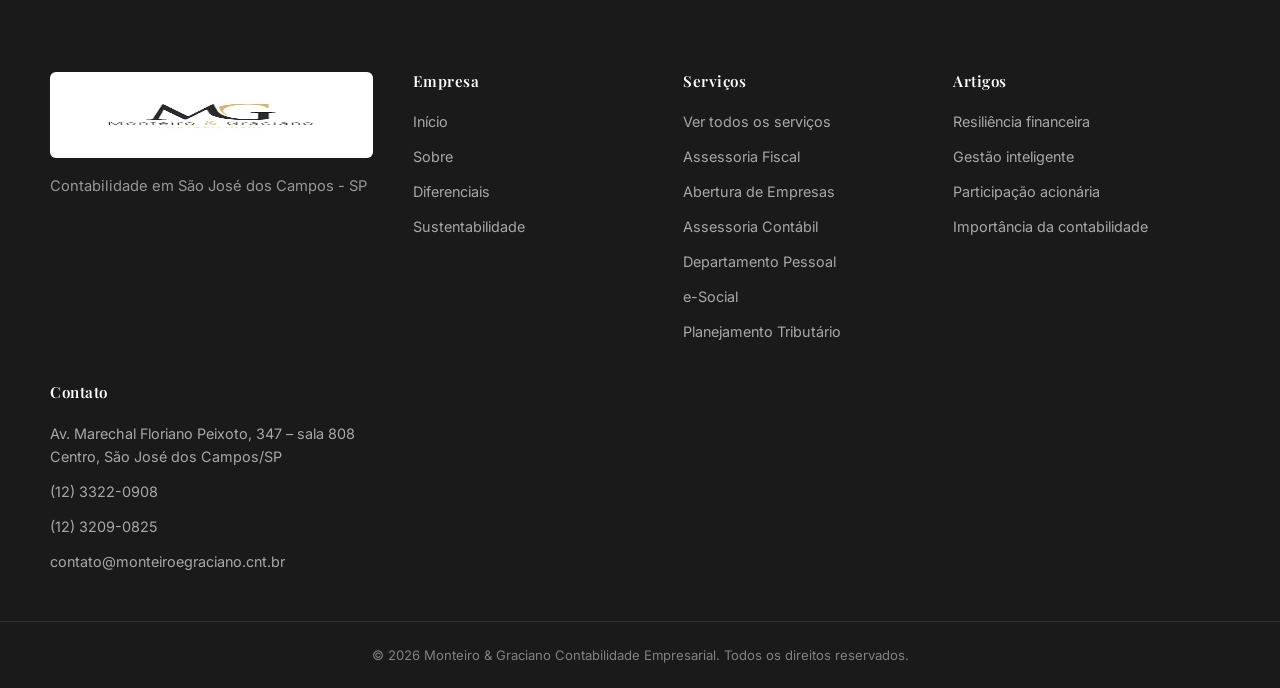
==== commit 184d9635: "Realinha paleta de cores à identidade da logo e ajusta fotos institucionais Paleta: substitui o azul" ====
--- a/index.html
+++ b/index.html
@@ -57,7 +57,7 @@
         </div>
       </div>
       <div class="hero-media">
-        <img src="assets/img/foto-socio.png" alt="Sócio-proprietário da Monteiro & Graciano Contabilidade" width="233" height="305">
+        <img src="assets/img/foto-socios.png" alt="Sócios da Monteiro & Graciano Contabilidade" width="305" height="295">
         <div class="hero-media-caption">
           <span class="hero-media-line"></span>
           Quase dez anos de atuação<br>no Vale do Paraíba
@@ -143,10 +143,7 @@
   <section class="section section-alt" id="sobre">
     <div class="container about-inner">
       <div class="about-media">
-        <img class="about-photo-main" src="assets/img/foto-socia.png" alt="Sócia-proprietária da Monteiro & Graciano Contabilidade" width="248" height="259">
-        <div class="about-photo-inset">
-          <img src="assets/img/foto-socios.png" alt="Sócios da Monteiro & Graciano Contabilidade" width="305" height="295">
-        </div>
+        <img class="about-photo-main" src="assets/img/foto-socios.png" alt="Sócios da Monteiro & Graciano Contabilidade" width="305" height="295">
       </div>
       <div class="about-copy">
         <p class="eyebrow">Sobre a Monteiro &amp; Graciano</p>
@@ -313,6 +310,28 @@
           <span class="article-category">Contabilidade para sua empresa</span>
           <h3>A importância da contabilidade para uma empresa</h3>
           <time datetime="2024-04-11">11 de abril de 2024</time>
+        </article>
+      </div>
+    </div>
+  </section>
+
+  <!-- ===================== QUEM ESTÁ POR TRÁS ===================== -->
+  <section class="section section-alt" id="equipe">
+    <div class="container">
+      <div class="section-head">
+        <p class="eyebrow">Quem está por trás da Monteiro &amp; Graciano</p>
+        <h2>As pessoas por trás do atendimento.</h2>
+      </div>
+      <div class="team-grid">
+        <article class="team-card">
+          <img src="assets/img/foto-socio.png" alt="Sócio-proprietário da Monteiro & Graciano Contabilidade" width="233" height="305">
+          <h3>Sócio-Proprietário</h3>
+          <p>Atua há quase dez anos ao lado da Monteiro &amp; Graciano, oferecendo serviços contábeis, fiscais e legais para empresas do Vale do Paraíba.</p>
+        </article>
+        <article class="team-card">
+          <img src="assets/img/foto-socia.png" alt="Sócia-proprietária da Monteiro & Graciano Contabilidade" width="248" height="259">
+          <h3>Sócia-Proprietária</h3>
+          <p>Atua há quase dez anos ao lado da Monteiro &amp; Graciano, oferecendo serviços contábeis, fiscais e legais para empresas do Vale do Paraíba.</p>
         </article>
       </div>
     </div>
--- a/assets/css/style.css
+++ b/assets/css/style.css
@@ -3,21 +3,22 @@
    =================================================================== */
 
 :root {
-  --navy-900: #0a1526;
-  --navy-800: #0f2544;
-  --navy-700: #16345f;
-  --blue-600: #2c5f9e;
-  --blue-500: #3d74b8;
-  --gold: #8a6b2e;
-  --gold-soft: #c9a463;
-  --ink: #1b2431;
-  --ink-soft: #4a5568;
-  --line: #e4e8ef;
+  /* Paleta alinhada à logo oficial: grafite/preto + dourado. Sem azul. */
+  --brand-dark-deep: #1a1a1a;   /* fundos escuros profundos (footer) */
+  --brand-dark: #2b2b2b;        /* cor principal — grafite da logo (títulos, botões) */
+  --brand-dark-mid: #3d3a35;    /* reserva — variação intermediária */
+  --brand-dark-hover: #141414;  /* hover dos elementos na cor principal */
+  --brand-light-mid: #545045;   /* reserva — variação clara */
+  --gold: #8a6b2e;              /* dourado da logo, tom seguro p/ texto (contraste AA) */
+  --gold-soft: #c99a4a;         /* dourado da logo p/ detalhes, ícones e hover decorativo */
+  --ink: #262420;               /* texto padrão — grafite quente */
+  --ink-soft: #57534a;          /* texto secundário — grafite suave */
+  --line: #e8e3da;              /* bordas — neutro quente */
   --surface: #ffffff;
-  --surface-alt: #f6f8fb;
+  --surface-alt: #faf8f4;       /* off-white quente */
   --radius: 6px;
-  --shadow-sm: 0 1px 2px rgba(15, 37, 68, 0.06);
-  --shadow-md: 0 12px 32px -12px rgba(15, 37, 68, 0.18);
+  --shadow-sm: 0 1px 2px rgba(26, 24, 20, 0.07);
+  --shadow-md: 0 12px 32px -12px rgba(26, 24, 20, 0.20);
   --font-serif: 'Playfair Display', Georgia, 'Times New Roman', serif;
   --font-sans: 'Inter', -apple-system, BlinkMacSystemFont, 'Segoe UI', Arial, sans-serif;
   --container: 1180px;
@@ -47,7 +48,7 @@
 
 h1, h2, h3, h4 {
   font-family: var(--font-serif);
-  color: var(--navy-800);
+  color: var(--brand-dark);
   line-height: 1.2;
   margin: 0;
   font-weight: 600;
@@ -80,7 +81,7 @@
   position: absolute;
   left: -999px;
   top: 0;
-  background: var(--navy-800);
+  background: var(--brand-dark);
   color: #fff;
   padding: 10px 18px;
   z-index: 999;
@@ -103,12 +104,12 @@
   white-space: nowrap;
 }
 .btn:active { transform: translateY(1px); }
-.btn-primary { background: var(--navy-800); color: #fff; }
-.btn-primary:hover { background: var(--blue-600); }
-.btn-outline { background: transparent; color: var(--navy-800); border-color: var(--line); }
-.btn-outline:hover { border-color: var(--navy-800); }
-.btn-light { background: #fff; color: var(--navy-800); }
-.btn-light:hover { background: var(--gold-soft); color: #fff; }
+.btn-primary { background: var(--brand-dark); color: #fff; }
+.btn-primary:hover { background: var(--brand-dark-hover); }
+.btn-outline { background: transparent; color: var(--brand-dark); border-color: var(--line); }
+.btn-outline:hover { border-color: var(--brand-dark); }
+.btn-light { background: #fff; color: var(--brand-dark); }
+.btn-light:hover { background: var(--gold-soft); color: var(--brand-dark); }
 .btn-sm { padding: 10px 20px; font-size: 0.88rem; }
 
 .link-arrow {
@@ -116,13 +117,13 @@
   align-items: center;
   gap: 8px;
   font-weight: 600;
-  color: var(--navy-800);
+  color: var(--brand-dark);
   margin-top: 22px;
   border-bottom: 1px solid var(--gold-soft);
   padding-bottom: 2px;
   transition: gap 0.2s ease, color 0.2s ease;
 }
-.link-arrow:hover { gap: 13px; color: var(--blue-600); }
+.link-arrow:hover { gap: 13px; color: var(--brand-dark-hover); }
 
 /* ---------- Eyebrow / section head ---------- */
 .eyebrow {
@@ -147,7 +148,7 @@
 
 .section { padding: 108px 0; }
 .section-alt { background: var(--surface-alt); }
-.section-navy { background: var(--navy-800); }
+.section-navy { background: var(--brand-dark); }
 .section-navy .container { position: relative; }
 
 .section-head { max-width: 660px; margin: 0 0 56px; }
@@ -209,7 +210,7 @@
   display: block;
   height: 2px;
   width: 100%;
-  background: var(--navy-800);
+  background: var(--brand-dark);
   border-radius: 2px;
   transition: transform 0.25s ease, opacity 0.25s ease;
 }
@@ -221,7 +222,7 @@
 .hero {
   padding: 84px 0 104px;
   background:
-    radial-gradient(1100px 480px at 88% -10%, rgba(44, 95, 158, 0.08), transparent 60%),
+    radial-gradient(1100px 480px at 88% -10%, rgba(201, 154, 74, 0.10), transparent 60%),
     var(--surface);
 }
 .hero-inner {
@@ -241,9 +242,9 @@
 .hero-media { position: relative; }
 .hero-media img {
   width: 100%;
-  aspect-ratio: 4 / 4.7;
+  aspect-ratio: 4 / 4.15;
   object-fit: cover;
-  object-position: 50% 20%;
+  object-position: 50% 22%;
   border-radius: var(--radius);
   box-shadow: var(--shadow-md);
 }
@@ -257,7 +258,7 @@
   box-shadow: var(--shadow-md);
   font-family: var(--font-serif);
   font-size: 0.95rem;
-  color: var(--navy-800);
+  color: var(--brand-dark);
   font-weight: 600;
   line-height: 1.5;
   max-width: 240px;
@@ -296,8 +297,8 @@
   width: 48px;
   height: 48px;
   border-radius: 50%;
-  background: rgba(44, 95, 158, 0.08);
-  color: var(--blue-600);
+  background: rgba(201, 154, 74, 0.14);
+  color: var(--brand-dark);
   margin-bottom: 22px;
 }
 .service-icon svg { width: 22px; height: 22px; }
@@ -311,7 +312,7 @@
   font: inherit;
   font-weight: 600;
   font-size: 0.9rem;
-  color: var(--navy-800);
+  color: var(--brand-dark);
   cursor: pointer;
   display: inline-flex;
   align-items: center;
@@ -319,7 +320,7 @@
   transition: gap 0.2s ease, color 0.2s ease;
   align-self: flex-start;
 }
-.service-more:hover { gap: 11px; color: var(--blue-600); }
+.service-more:hover { gap: 11px; color: var(--brand-dark-hover); }
 .service-more span { transition: transform 0.2s ease; display: inline-block; }
 
 /* Listas de detalhe (usadas nas páginas de serviço e no e-Social).
@@ -358,36 +359,25 @@
 /* ===================== SOBRE ===================== */
 .about-inner {
   display: grid;
-  grid-template-columns: 0.85fr 1.15fr;
+  grid-template-columns: 1fr 1.1fr;
   gap: 72px;
   align-items: center;
 }
 .about-media { position: relative; }
 .about-photo-main {
   width: 100%;
-  aspect-ratio: 4 / 4.7;
+  aspect-ratio: 4 / 3.2;
   object-fit: cover;
-  object-position: 50% 15%;
+  object-position: 50% 28%;
   border-radius: var(--radius);
   box-shadow: var(--shadow-md);
 }
-.about-photo-inset {
-  position: absolute;
-  right: -40px;
-  bottom: -40px;
-  width: 44%;
-  border: 6px solid #fff;
-  border-radius: var(--radius);
-  box-shadow: var(--shadow-md);
-  overflow: hidden;
-}
-.about-photo-inset img { aspect-ratio: 1/1; object-fit: cover; }
 
 .about-copy h2 { font-size: clamp(1.8rem, 2.6vw, 2.3rem); margin-bottom: 20px; }
 .lead-paragraph {
   font-family: var(--font-serif);
   font-size: 1.2rem;
-  color: var(--navy-800);
+  color: var(--brand-dark);
   font-weight: 600;
   line-height: 1.55;
   margin-bottom: 18px;
@@ -422,13 +412,13 @@
   grid-template-columns: repeat(3, 1fr);
   gap: 40px 44px;
 }
-.differential-item { border-top: 2px solid var(--navy-800); padding-top: 18px; }
+.differential-item { border-top: 2px solid var(--brand-dark); padding-top: 18px; }
 .differential-mark {
   display: block;
   font-family: var(--font-serif);
   font-size: 1.15rem;
   font-weight: 600;
-  color: var(--navy-800);
+  color: var(--brand-dark);
   margin-bottom: 10px;
 }
 .differential-item p { font-size: 0.95rem; }
@@ -525,7 +515,7 @@
 .article-card time { font-size: 0.85rem; color: var(--ink-soft); }
 
 /* ===================== CTA FINAL ===================== */
-.cta-final { background: var(--navy-800); padding: 88px 0; }
+.cta-final { background: var(--brand-dark); padding: 88px 0; }
 .cta-final-inner { text-align: center; max-width: 620px; margin: 0 auto; }
 .cta-final h2 { color: #fff; font-size: clamp(1.8rem, 3vw, 2.4rem); margin-bottom: 16px; }
 .cta-final p { color: rgba(255,255,255,0.75); font-size: 1.05rem; margin-bottom: 32px; }
@@ -556,7 +546,7 @@
   text-transform: uppercase;
   color: var(--gold);
 }
-.contact-list a:hover { color: var(--blue-600); }
+.contact-list a:hover { color: var(--brand-dark-hover); }
 .contact-ctas { display: flex; gap: 16px; flex-wrap: wrap; }
 
 .contact-map {
@@ -569,7 +559,7 @@
 .contact-map iframe { width: 100%; height: 100%; min-height: 420px; border: 0; }
 
 /* ===================== FOOTER ===================== */
-.site-footer { background: var(--navy-900); color: rgba(255,255,255,0.7); }
+.site-footer { background: var(--brand-dark-deep); color: rgba(255,255,255,0.7); }
 .footer-inner {
   display: grid;
   grid-template-columns: 1.4fr 1fr 1fr 1.2fr;
@@ -612,9 +602,9 @@
   color: var(--ink-soft);
   margin-bottom: 28px;
 }
-.breadcrumb a:hover { color: var(--blue-600); }
+.breadcrumb a:hover { color: var(--brand-dark-hover); }
 .breadcrumb span[aria-hidden] { color: var(--line); }
-.breadcrumb .current { color: var(--navy-800); font-weight: 600; }
+.breadcrumb .current { color: var(--brand-dark); font-weight: 600; }
 
 .page-header {
   padding: 64px 0 56px;
@@ -646,8 +636,8 @@
   width: 56px;
   height: 56px;
   border-radius: 50%;
-  background: rgba(44, 95, 158, 0.08);
-  color: var(--blue-600);
+  background: rgba(201, 154, 74, 0.14);
+  color: var(--brand-dark);
   margin-bottom: 22px;
 }
 .service-full-icon svg { width: 26px; height: 26px; }
@@ -694,7 +684,7 @@
   padding: 20px 18px;
   font-weight: 600;
   font-size: 0.9rem;
-  color: var(--navy-800);
+  color: var(--brand-dark);
   transition: border-color 0.2s ease, box-shadow 0.2s ease;
 }
 .related-card:hover { border-color: var(--gold-soft); box-shadow: var(--shadow-sm); }
@@ -703,6 +693,28 @@
 
 .valid-partnership { padding: 56px 0; }
 .valid-partnership .esocial-card { max-width: 620px; }
+
+/* ===================== QUEM ESTÁ POR TRÁS ===================== */
+.team-grid {
+  display: grid;
+  grid-template-columns: repeat(2, 1fr);
+  gap: 48px;
+  max-width: 760px;
+  margin: 0 auto;
+}
+.team-grid > * { min-width: 0; }
+.team-card { text-align: center; }
+.team-card img {
+  width: 100%;
+  aspect-ratio: 4 / 4.6;
+  object-fit: cover;
+  object-position: 50% 18%;
+  border-radius: var(--radius);
+  box-shadow: var(--shadow-md);
+  margin-bottom: 22px;
+}
+.team-card h3 { font-size: 1.2rem; margin-bottom: 10px; }
+.team-card p { font-size: 0.95rem; max-width: 320px; margin: 0 auto; }
 
 /* ===================================================================
    RESPONSIVE
@@ -718,11 +730,10 @@
 
 @media (max-width: 900px) {
   .hero-inner { grid-template-columns: 1fr; }
-  .hero-media { order: -1; max-width: 420px; margin: 0 auto; }
+  .hero-media { max-width: 420px; margin: 24px auto 0; }
   .hero-media-caption { left: 16px; bottom: -24px; }
   .about-inner { grid-template-columns: 1fr; }
-  .about-media { max-width: 420px; margin: 0 auto; }
-  .about-photo-inset { right: -16px; bottom: -28px; width: 40%; }
+  .about-media { max-width: 480px; margin: 0 auto; }
   .esocial-inner { grid-template-columns: 1fr; }
   .contact-inner { grid-template-columns: 1fr; }
   .areas-grid { grid-template-columns: repeat(2, 1fr); }
@@ -756,9 +767,9 @@
   .footer-inner { grid-template-columns: 1fr; padding: 56px 0 32px; }
   .related-grid { grid-template-columns: repeat(2, 1fr); }
   .page-header { padding: 48px 0 40px; }
+  .team-grid { grid-template-columns: 1fr; max-width: 340px; gap: 40px; }
   .hero { padding: 56px 0 100px; }
   .hero-media-caption { position: static; margin-top: 20px; max-width: none; }
-  .about-photo-inset { position: static; width: 60%; margin: 20px auto 0; border-width: 4px; }
   .contact-map { min-height: 300px; }
   .contact-map iframe { min-height: 300px; }
 }
